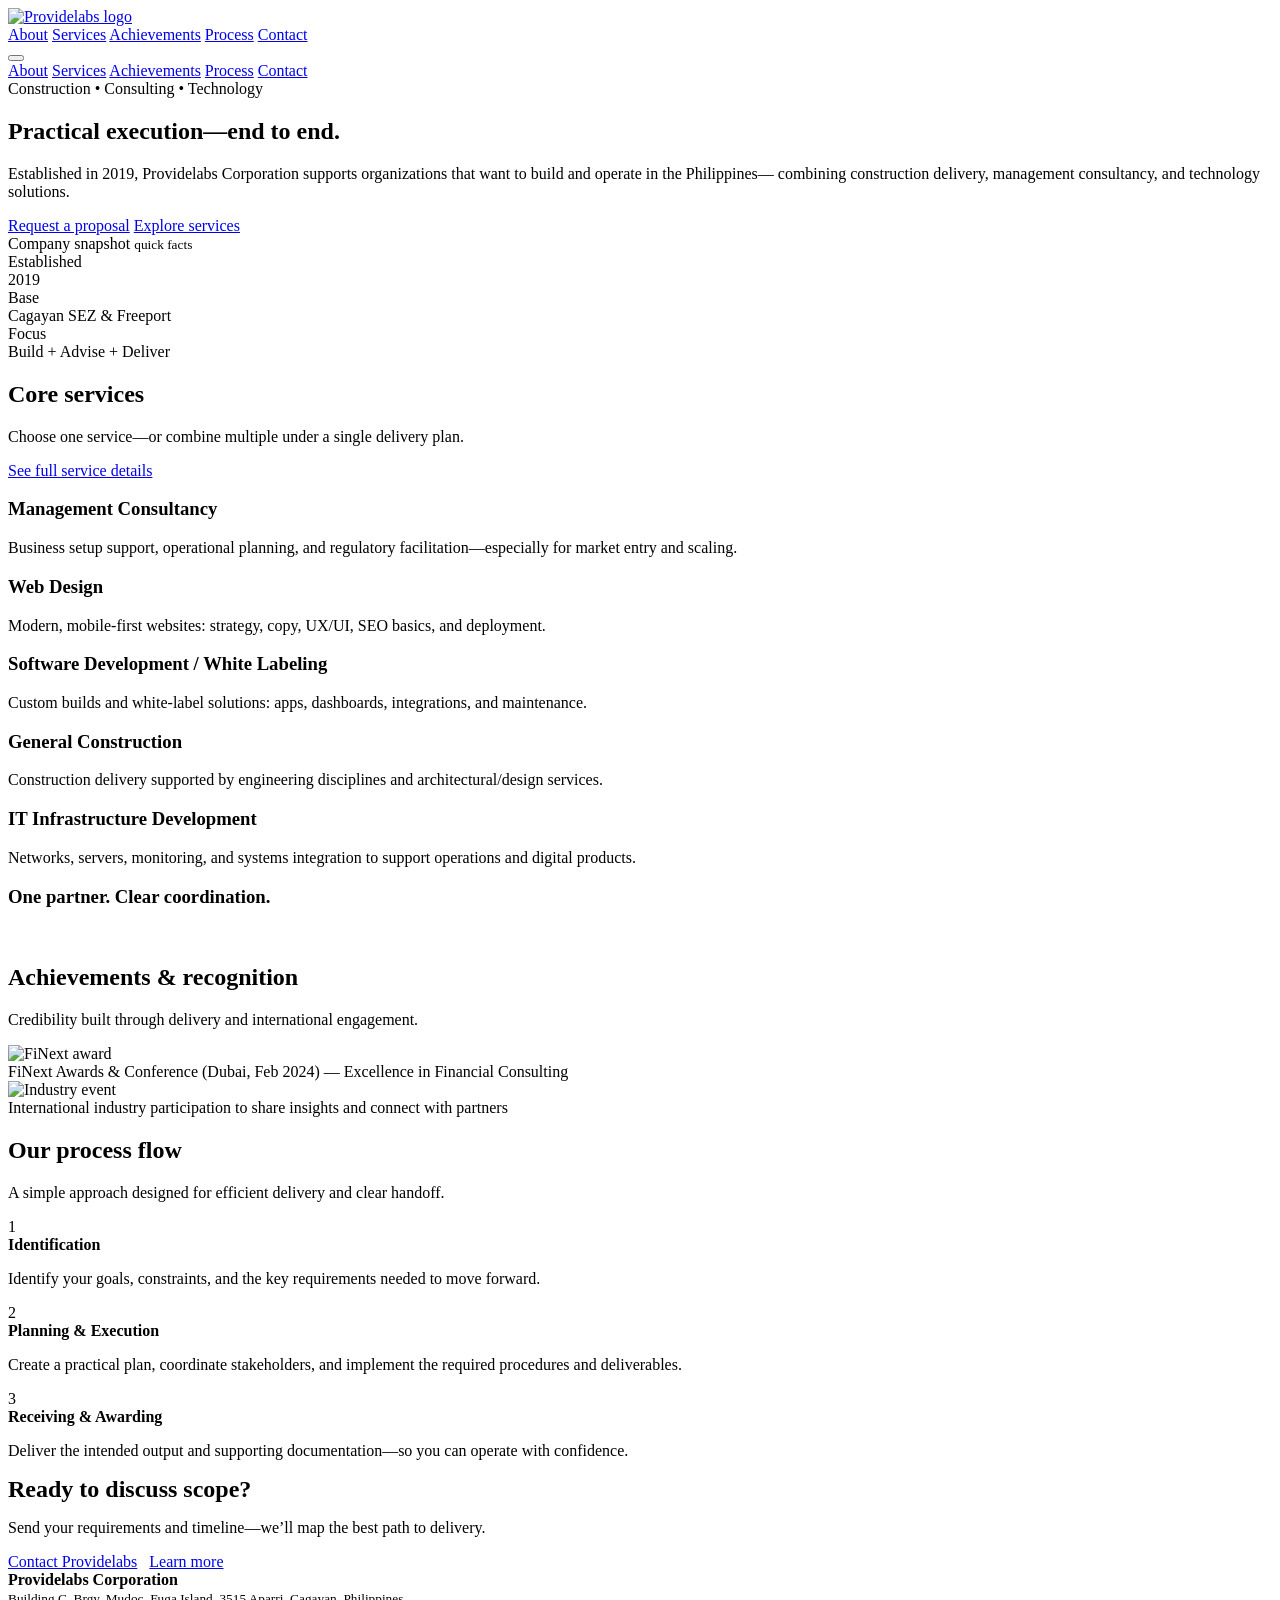
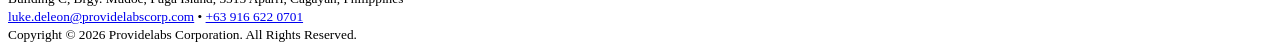
==== index.html @ 334c1f0f "Add files via upload" ====
<!doctype html>
<html lang="en">
<head>
  <meta charset="utf-8" />
  <meta name="viewport" content="width=device-width, initial-scale=1" />
  <title>Providelabs Corporation | Construction, Consulting & Technology</title>
  <meta name="description" content="Providelabs Corporation delivers management consultancy, web design, software development, general construction, and IT infrastructure development." />
  <link rel="stylesheet" href="assets/css/style.css" />
</head>
<body>
  <div class="topbar"></div>

  <header class="header">
    <div class="container">
      <nav class="nav">
        <a class="brand" href="index.html" aria-label="Providelabs home">
          <img src="assets/images/header.png" alt="Providelabs logo" />
        </a>

        <div class="nav-links" aria-label="Primary">
          <a href="about.html">About</a>
          <a href="services.html">Services</a>
          <a href="#achievements">Achievements</a>
          <a href="#process">Process</a>
          <a href="contact.html" class="btn btn-primary">Contact</a>
        </div>

        <button class="hamburger" data-hamburger aria-label="Open menu" aria-expanded="false">
          <span></span><span></span><span></span>
        </button>
      </nav>

      <div class="mobile-menu" data-mobile-menu>
        <a href="about.html">About</a>
        <a href="services.html">Services</a>
        <a href="#achievements">Achievements</a>
        <a href="#process">Process</a>
        <a href="contact.html">Contact</a>
      </div>
    </div>
  </header>

  <main>
    <section class="hero">
      <div class="container">
        <div class="hero-grid">
          <div>
            <div class="kicker"><span class="kicker-dot"></span> Construction • Consulting • Technology</div>
            <h1>Practical execution—end to end.</h1>
            <p>
              Established in 2019, Providelabs Corporation supports organizations that want to build and operate in the Philippines—
              combining construction delivery, management consultancy, and technology solutions.
            </p>
            <div class="hero-actions">
              <a class="btn btn-primary" href="contact.html">Request a proposal</a>
              <a class="btn btn-outline" href="services.html">Explore services</a>
            </div>
          </div>

          <div class="hero-card">
            <div class="badge">Company snapshot <small>quick facts</small></div>
            <div class="meta">
              <div class="meta-item">
                <div class="label">Established</div>
                <div class="value">2019</div>
              </div>
              <div class="meta-item">
                <div class="label">Base</div>
                <div class="value">Cagayan SEZ & Freeport</div>
              </div>
              <div class="meta-item">
                <div class="label">Focus</div>
                <div class="value">Build + Advise + Deliver</div>
              </div>
            </div>
          </div>
        </div>
      </div>
    </section>

    <section class="section" id="services">
      <div class="container">
        <div class="section-head">
          <div>
            <h2>Core services</h2>
            <p>Choose one service—or combine multiple under a single delivery plan.</p>
          </div>
          <a class="btn btn-outline" href="services.html">See full service details</a>
        </div>

        <div class="grid grid-3">
          <div class="card">
            <div class="accent"></div>
            <h3>Management Consultancy</h3>
            <p>Business setup support, operational planning, and regulatory facilitation—especially for market entry and scaling.</p>
          </div>
          <div class="card">
            <div class="accent"></div>
            <h3>Web Design</h3>
            <p>Modern, mobile-first websites: strategy, copy, UX/UI, SEO basics, and deployment.</p>
          </div>
          <div class="card">
            <div class="accent"></div>
            <h3>Software Development / White Labeling</h3>
            <p>Custom builds and white-label solutions: apps, dashboards, integrations, and maintenance.</p>
          </div>
          <div class="card">
            <div class="accent"></div>
            <h3>General Construction</h3>
            <p>Construction delivery supported by engineering disciplines and architectural/design services.</p>
          </div>
          <div class="card">
            <div class="accent"></div>
            <h3>IT Infrastructure Development</h3>
            <p>Networks, servers, monitoring, and systems integration to support operations and digital products.</p>
          </div>
          <div class="card" style="background:var(--navy);color:var(--white)">
            <div class="accent" style="background:var(--teal)"></div>
            <h3 style="color:var(--white)">One partner. Clear coordination.</h3>
            <p style="color:rgba(255,255,255,.85)">We align scope, timeline, and stakeholders—then deliver with discipline.</p>
          </div>
        </div>
      </div>
    </section>

    <section class="section achievements" id="achievements">
      <div class="container">
        <div class="section-head">
          <div>
            <h2>Achievements & recognition</h2>
            <p>Credibility built through delivery and international engagement.</p>
          </div>
        </div>

        <div class="media-row">
          <div class="media">
            <img src="assets/images/finext.jpg" alt="FiNext award" />
            <div class="cap">FiNext Awards & Conference (Dubai, Feb 2024) — Excellence in Financial Consulting</div>
          </div>
          <div class="media">
            <img src="assets/images/sigma2.jpg" alt="Industry event" />
            <div class="cap">International industry participation to share insights and connect with partners</div>
          </div>
        </div>
      </div>
    </section>

    <section class="section" id="process">
      <div class="container">
        <div class="section-head">
          <div>
            <h2>Our process flow</h2>
            <p>A simple approach designed for efficient delivery and clear handoff.</p>
          </div>
        </div>

        <div class="steps">
          <div class="step">
            <div class="step-top"><div class="step-num">1</div><strong>Identification</strong></div>
            <p>Identify your goals, constraints, and the key requirements needed to move forward.</p>
          </div>
          <div class="step">
            <div class="step-top"><div class="step-num">2</div><strong>Planning & Execution</strong></div>
            <p>Create a practical plan, coordinate stakeholders, and implement the required procedures and deliverables.</p>
          </div>
          <div class="step">
            <div class="step-top"><div class="step-num">3</div><strong>Receiving & Awarding</strong></div>
            <p>Deliver the intended output and supporting documentation—so you can operate with confidence.</p>
          </div>
        </div>
      </div>
    </section>

    <section class="section">
      <div class="container">
        <div class="cta">
          <div>
            <h2 style="margin:0">Ready to discuss scope?</h2>
            <p>Send your requirements and timeline—we’ll map the best path to delivery.</p>
          </div>
          <div style="display:flex;gap:12px;flex-wrap:wrap">
            <a class="btn btn-primary" href="contact.html">Contact Providelabs</a>
            <a class="btn btn-outline" href="about.html">Learn more</a>
          </div>
        </div>
      </div>
    </section>
  </main>

  <footer class="footer">
    <div class="container">
      <div class="footer-grid">
        <div>
          <strong>Providelabs Corporation</strong><br />
          <small>Building C, Brgy. Mudoc, Fuga Island, 3515 Aparri, Cagayan, Philippines</small>
        </div>
        <div>
          <small>
            <a href="mailto:luke.deleon@providelabscorp.com">luke.deleon@providelabscorp.com</a> •
            <a href="tel:+639166220701">+63 916 622 0701</a>
          </small>
        </div>
        <div>
          <small>Copyright © <span id="year"></span> Providelabs Corporation. All Rights Reserved.</small>
        </div>
      </div>
    </div>
  </footer>

  <script src="assets/js/main.js"></script>
  <script>
    document.getElementById('year').textContent = new Date().getFullYear();
  </script>
</body>
</html>
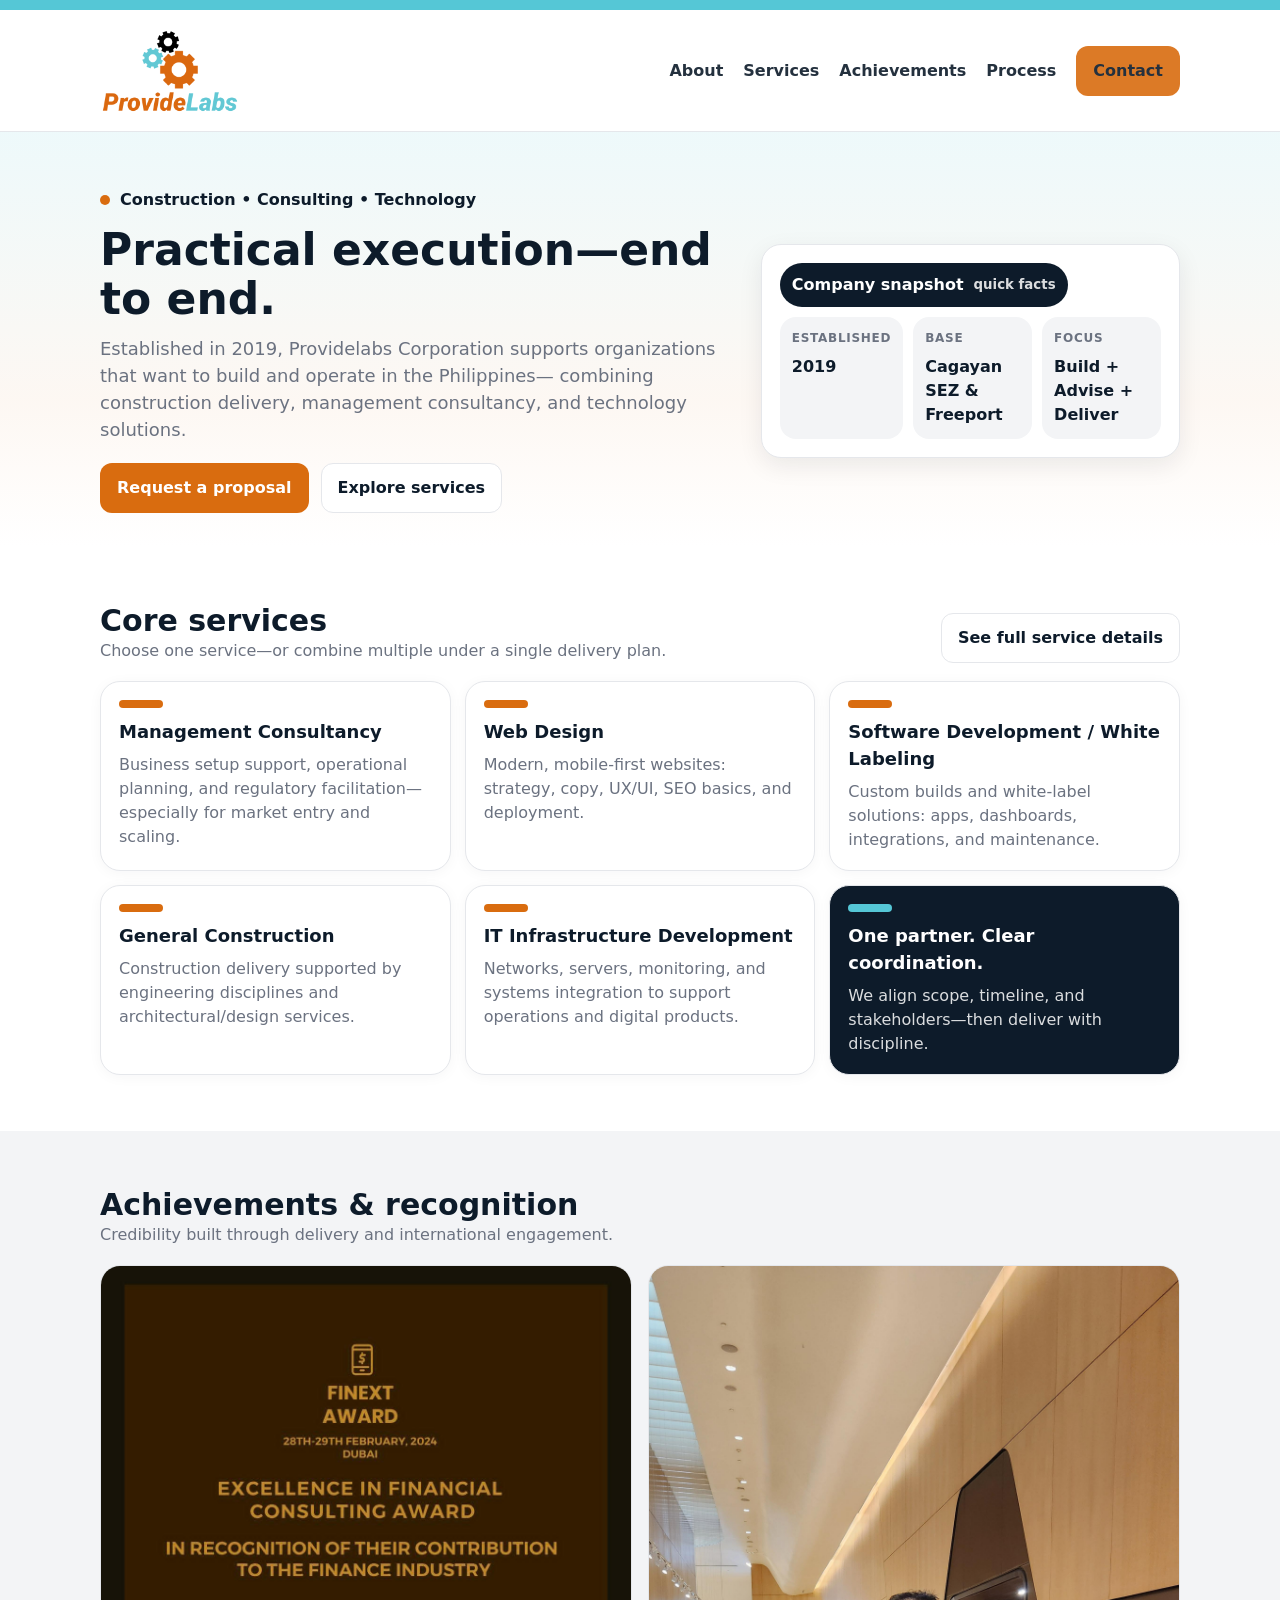
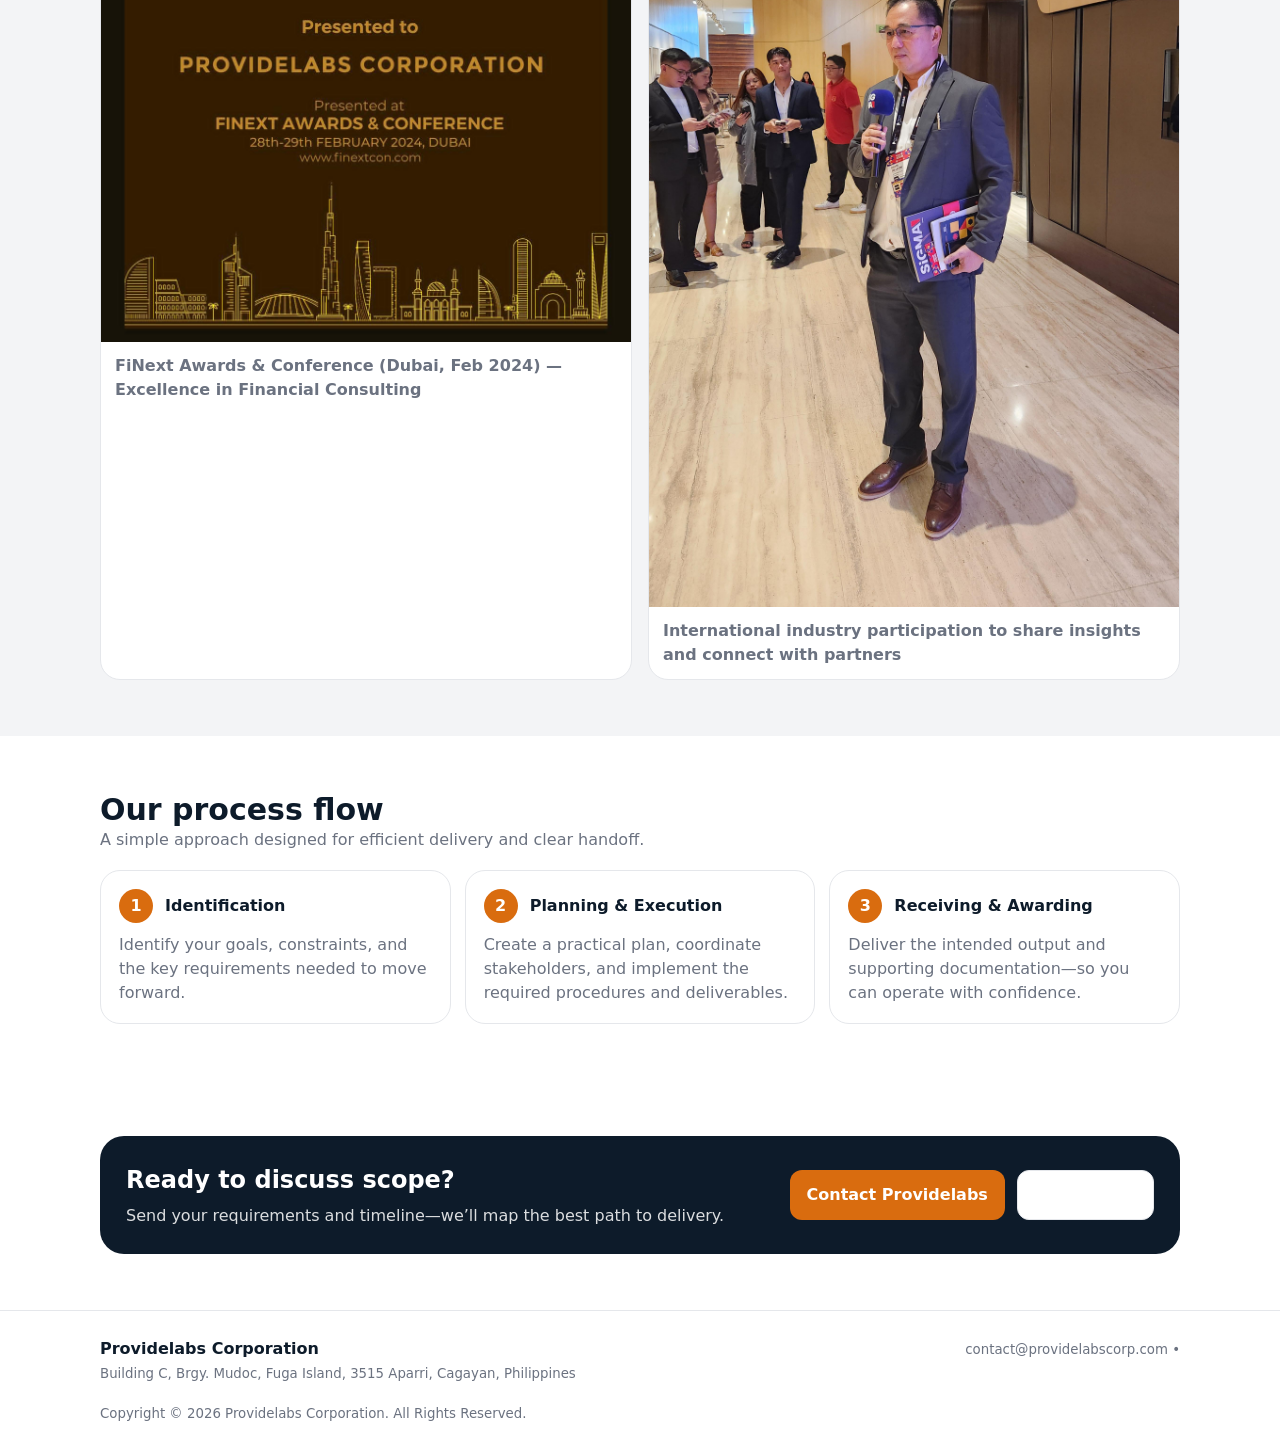
==== commit 5e97670c: "Update index.html" ====
--- a/index.html
+++ b/index.html
@@ -196,8 +196,7 @@
         </div>
         <div>
           <small>
-            <a href="mailto:luke.deleon@providelabscorp.com">luke.deleon@providelabscorp.com</a> •
-            <a href="tel:+639166220701">+63 916 622 0701</a>
+            <a href="mailto:contact@providelabscorp.com">contact@providelabscorp.com</a> •
           </small>
         </div>
         <div>
--- a/assets/css/style.css
+++ b/assets/css/style.css
@@ -0,0 +1,186 @@
+:root{
+  --navy:#0D1B2A;
+  --orange:#D96C0F;
+  --teal:#55C7D6;
+  --gray:#6B7280;
+  --light:#F3F4F6;
+  --border:#E5E7EB;
+  --white:#FFFFFF;
+  --shadow:0 8px 24px rgba(13,27,42,.08);
+}
+
+*{box-sizing:border-box}
+html{scroll-behavior:smooth}
+body{
+  margin:0;
+  font-family:system-ui,-apple-system,Segoe UI,Roboto,Helvetica,Arial,sans-serif;
+  color:var(--navy);
+  line-height:1.5;
+  background:var(--white);
+}
+img{max-width:100%;height:auto;display:block}
+a{color:inherit;text-decoration:none}
+
+.container{max-width:1120px;margin:0 auto;padding:0 20px}
+
+/* Top accent bar */
+.topbar{height:10px;background:var(--teal)}
+
+/* Header / Nav */
+.header{
+  position:sticky; top:0; z-index:50;
+  background:rgba(255,255,255,.92);
+  backdrop-filter: blur(8px);
+  border-bottom:1px solid var(--border);
+}
+.nav{
+  display:flex; align-items:center; justify-content:space-between;
+  padding:14px 0;
+}
+.brand{display:flex; align-items:center; gap:12px}
+.brand img{width:140px; height:auto}
+
+.nav-links{display:flex; align-items:center; gap:20px}
+.nav-links a{font-weight:600; color:var(--navy); opacity:.9}
+.nav-links a:hover{opacity:1}
+
+.btn{
+  display:inline-flex; align-items:center; justify-content:center;
+  padding:12px 16px;
+  border-radius:12px;
+  font-weight:700;
+  border:1px solid transparent;
+}
+.btn-primary{background:var(--orange); color:var(--white)}
+.btn-primary:hover{filter:brightness(.98)}
+.btn-outline{border-color:var(--border); background:var(--white)}
+.btn-outline:hover{background:var(--light)}
+
+.hamburger{
+  display:none;
+  width:44px;height:44px;
+  border:1px solid var(--border);
+  border-radius:12px;
+  background:var(--white);
+}
+.hamburger span{display:block;height:2px;background:var(--navy);margin:7px 10px;opacity:.9}
+
+.mobile-menu{
+  display:none;
+  padding:10px 0 18px;
+}
+.mobile-menu a{display:block;padding:10px 0;border-top:1px solid var(--border);font-weight:700}
+
+/* Hero */
+.hero{
+  padding:56px 0 34px;
+  background:linear-gradient(180deg, rgba(85,199,214,.10), rgba(217,108,15,.05) 65%, rgba(255,255,255,1));
+}
+.hero-grid{display:grid;grid-template-columns:1.2fr .8fr;gap:32px;align-items:center}
+.kicker{display:inline-flex;gap:10px;align-items:center;font-weight:800;color:var(--navy)}
+.kicker-dot{width:10px;height:10px;border-radius:999px;background:var(--orange)}
+
+.hero h1{font-size:44px;line-height:1.1;margin:14px 0 12px}
+.hero p{font-size:18px;color:var(--gray);margin:0 0 20px}
+.hero-actions{display:flex;gap:12px;flex-wrap:wrap}
+
+.hero-card{
+  background:var(--white);
+  border:1px solid var(--border);
+  border-radius:20px;
+  box-shadow:var(--shadow);
+  padding:18px;
+}
+.hero-card .meta{display:grid;grid-template-columns:repeat(3,1fr);gap:10px;margin-top:10px}
+.meta-item{background:var(--light);border-radius:16px;padding:12px}
+.meta-item .label{font-size:12px;color:var(--gray);font-weight:800;letter-spacing:.06em;text-transform:uppercase}
+.meta-item .value{margin-top:8px;font-size:16px;font-weight:800;color:var(--navy)}
+
+/* Sections */
+.section{padding:56px 0}
+.section-head{display:flex;justify-content:space-between;gap:20px;align-items:flex-end;margin-bottom:18px}
+.section-head h2{font-size:30px;line-height:1.2;margin:0}
+.section-head p{margin:0;color:var(--gray);max-width:580px}
+
+.grid{display:grid;gap:14px}
+.grid-2{grid-template-columns:repeat(2,1fr)}
+.grid-3{grid-template-columns:repeat(3,1fr)}
+
+.card{
+  border:1px solid var(--border);
+  border-radius:20px;
+  padding:18px;
+  background:var(--white);
+  box-shadow:0 2px 14px rgba(13,27,42,.04);
+}
+.card .accent{width:44px;height:8px;border-radius:999px;background:var(--orange);margin-bottom:10px}
+.card h3{margin:0 0 8px;font-size:18px}
+.card p{margin:0;color:var(--gray)}
+
+.badge{
+  display:inline-flex;align-items:center;gap:10px;
+  padding:10px 12px;
+  background:var(--navy);
+  color:var(--white);
+  border-radius:999px;
+  font-weight:800;
+}
+.badge small{opacity:.85;font-weight:700}
+
+/* Achievements */
+.achievements{background:var(--light)}
+.media-row{display:grid;grid-template-columns:1fr 1fr;gap:16px}
+.media{
+  border:1px solid var(--border);
+  border-radius:20px;
+  overflow:hidden;
+  background:var(--white);
+}
+.media .cap{padding:12px 14px;color:var(--gray);font-weight:700}
+
+/* Process */
+.steps{display:grid;grid-template-columns:repeat(3,1fr);gap:14px}
+.step{
+  background:var(--white);
+  border:1px solid var(--border);
+  border-radius:20px;
+  padding:18px;
+}
+.step-top{display:flex;align-items:center;gap:12px;margin-bottom:10px}
+.step-num{width:34px;height:34px;border-radius:999px;background:var(--orange);color:var(--white);display:flex;align-items:center;justify-content:center;font-weight:900}
+.step p{margin:0;color:var(--gray)}
+
+/* CTA */
+.cta{
+  background:var(--navy);
+  color:var(--white);
+  border-radius:24px;
+  padding:26px;
+  display:flex;
+  gap:18px;
+  align-items:center;
+  justify-content:space-between;
+}
+.cta p{margin:6px 0 0;color:rgba(255,255,255,.85)}
+
+/* Footer */
+.footer{padding:26px 0;border-top:1px solid var(--border);background:var(--white)}
+.footer-grid{display:flex;justify-content:space-between;gap:16px;flex-wrap:wrap}
+.footer small{color:var(--gray)}
+
+/* Responsive */
+@media (max-width: 900px){
+  .hero-grid{grid-template-columns:1fr}
+  .grid-2{grid-template-columns:1fr}
+  .grid-3{grid-template-columns:1fr}
+  .steps{grid-template-columns:1fr}
+  .media-row{grid-template-columns:1fr}
+}
+
+@media (max-width: 760px){
+  .nav-links{display:none}
+  .hamburger{display:block}
+  .mobile-menu.open{display:block}
+  .hero h1{font-size:36px}
+  .cta{flex-direction:column;align-items:flex-start}
+}
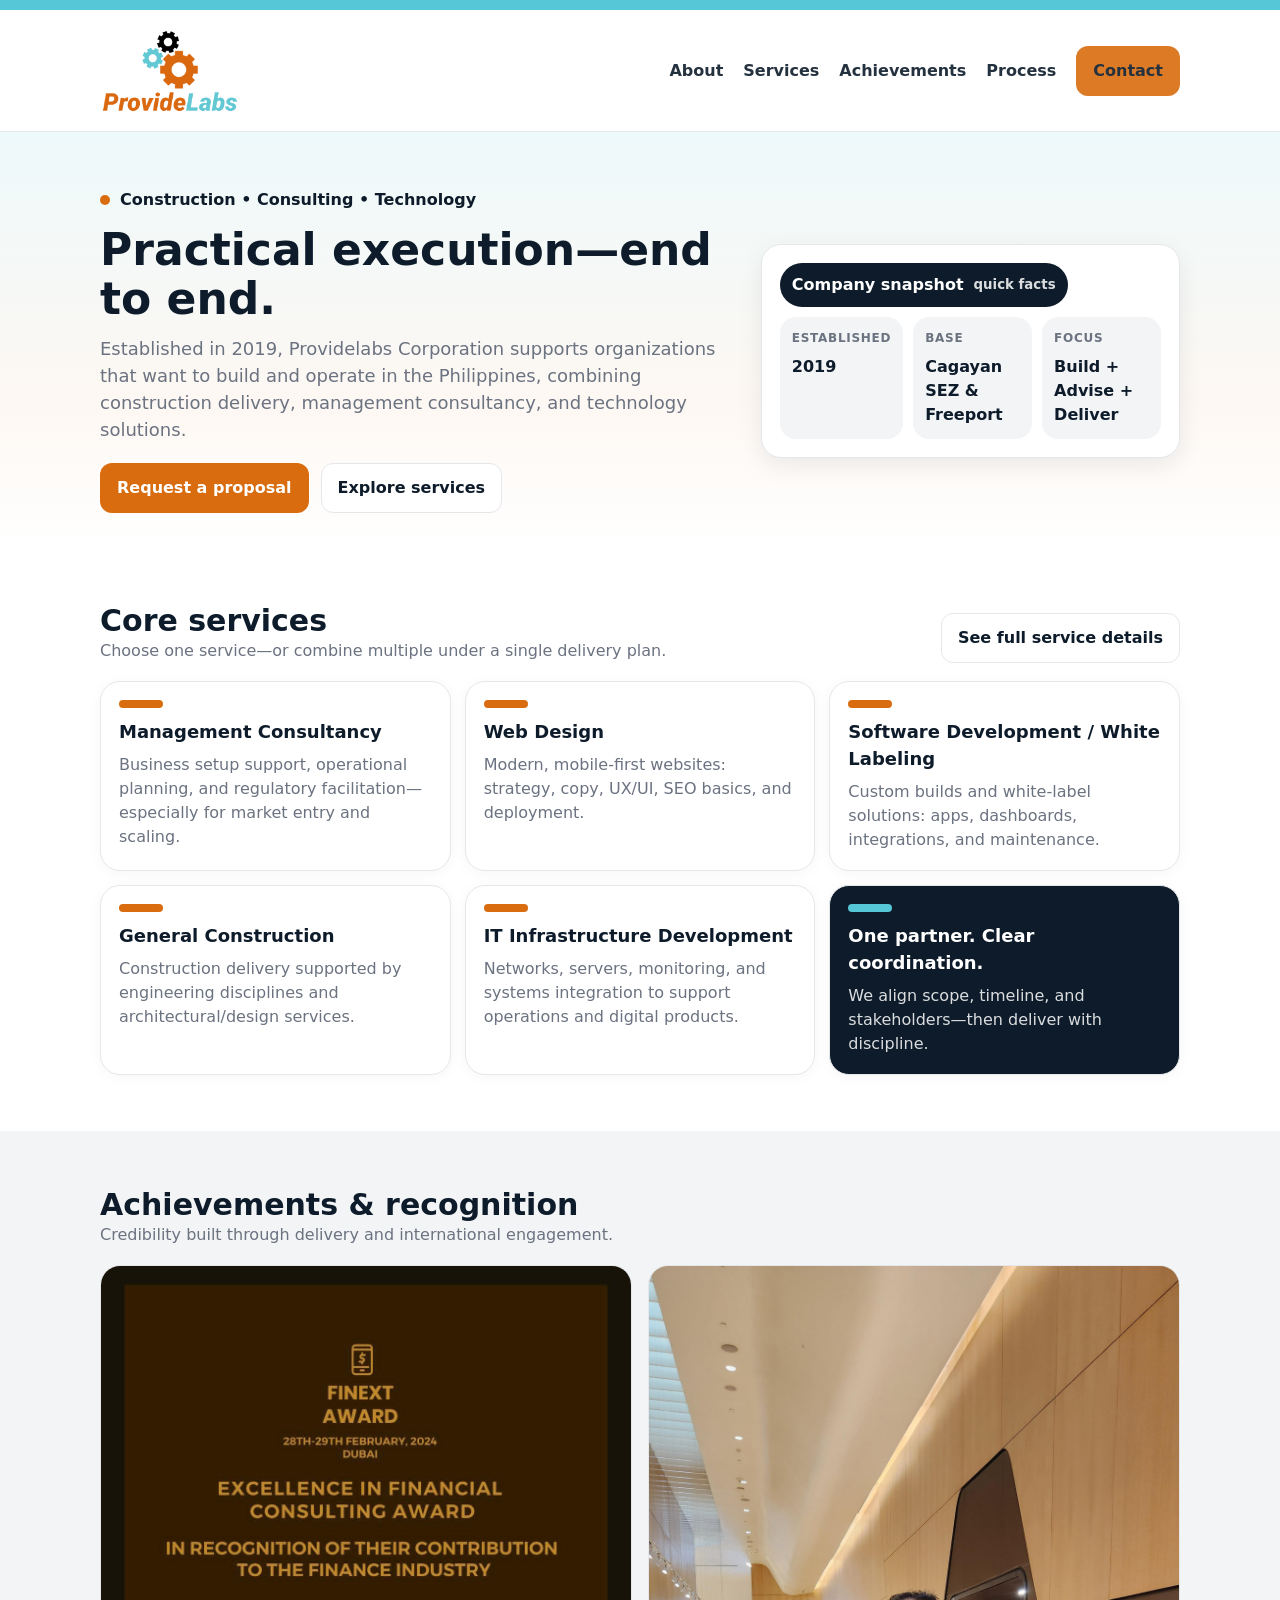
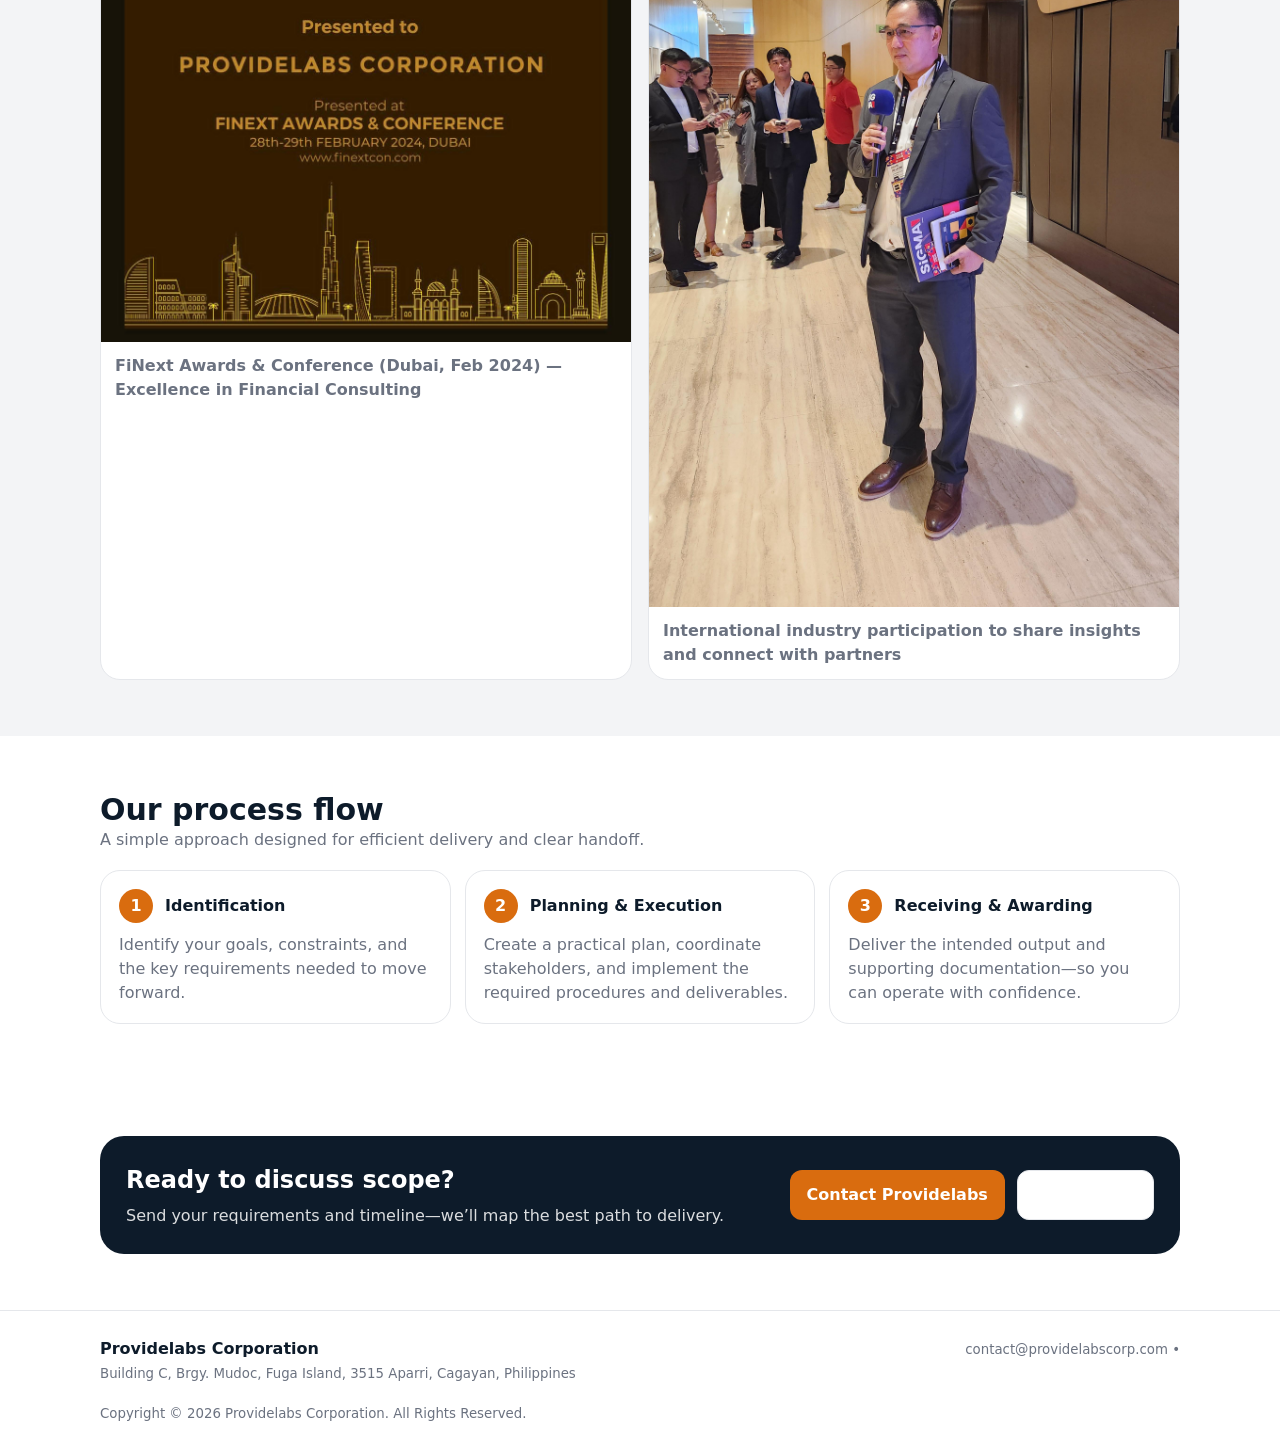
==== commit a9e70442: "Update index.html" ====
--- a/index.html
+++ b/index.html
@@ -48,7 +48,7 @@
             <div class="kicker"><span class="kicker-dot"></span> Construction • Consulting • Technology</div>
             <h1>Practical execution—end to end.</h1>
             <p>
-              Established in 2019, Providelabs Corporation supports organizations that want to build and operate in the Philippines—
+              Established in 2019, Providelabs Corporation supports organizations that want to build and operate in the Philippines,
               combining construction delivery, management consultancy, and technology solutions.
             </p>
             <div class="hero-actions">
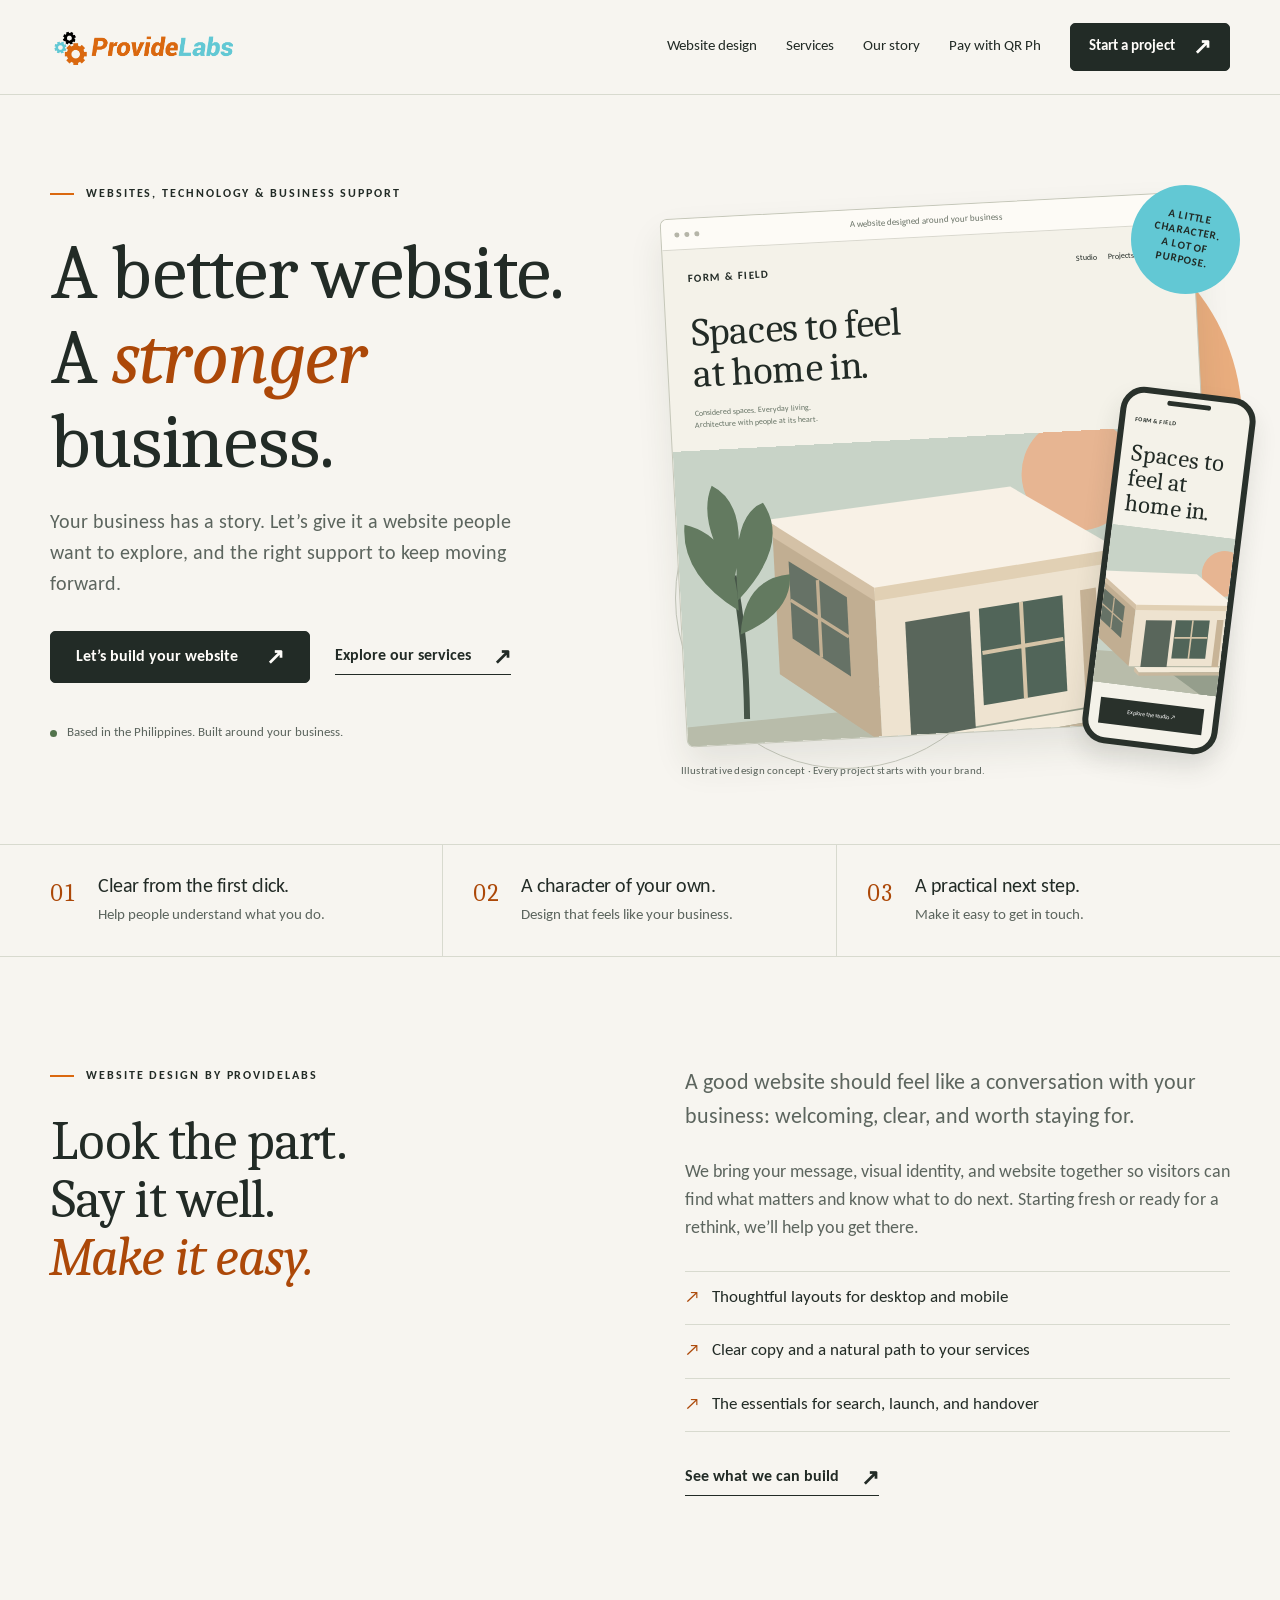
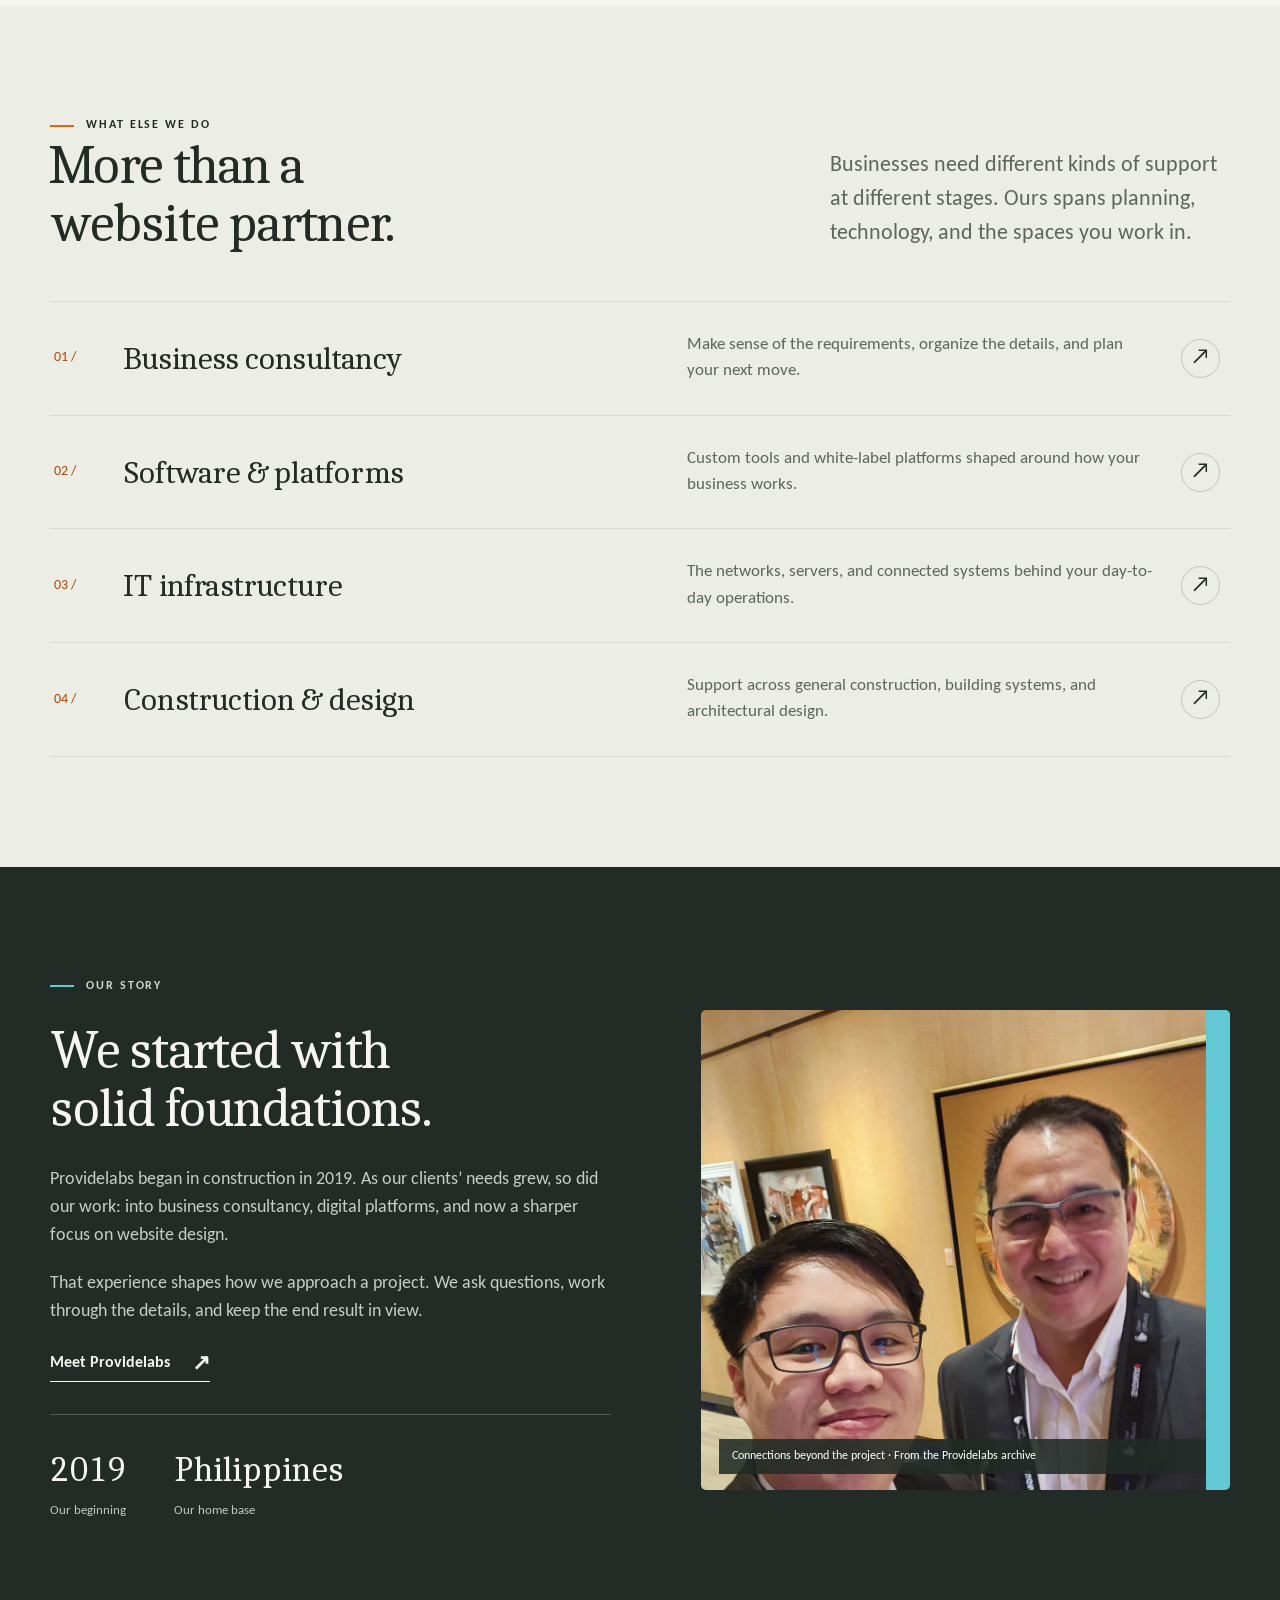
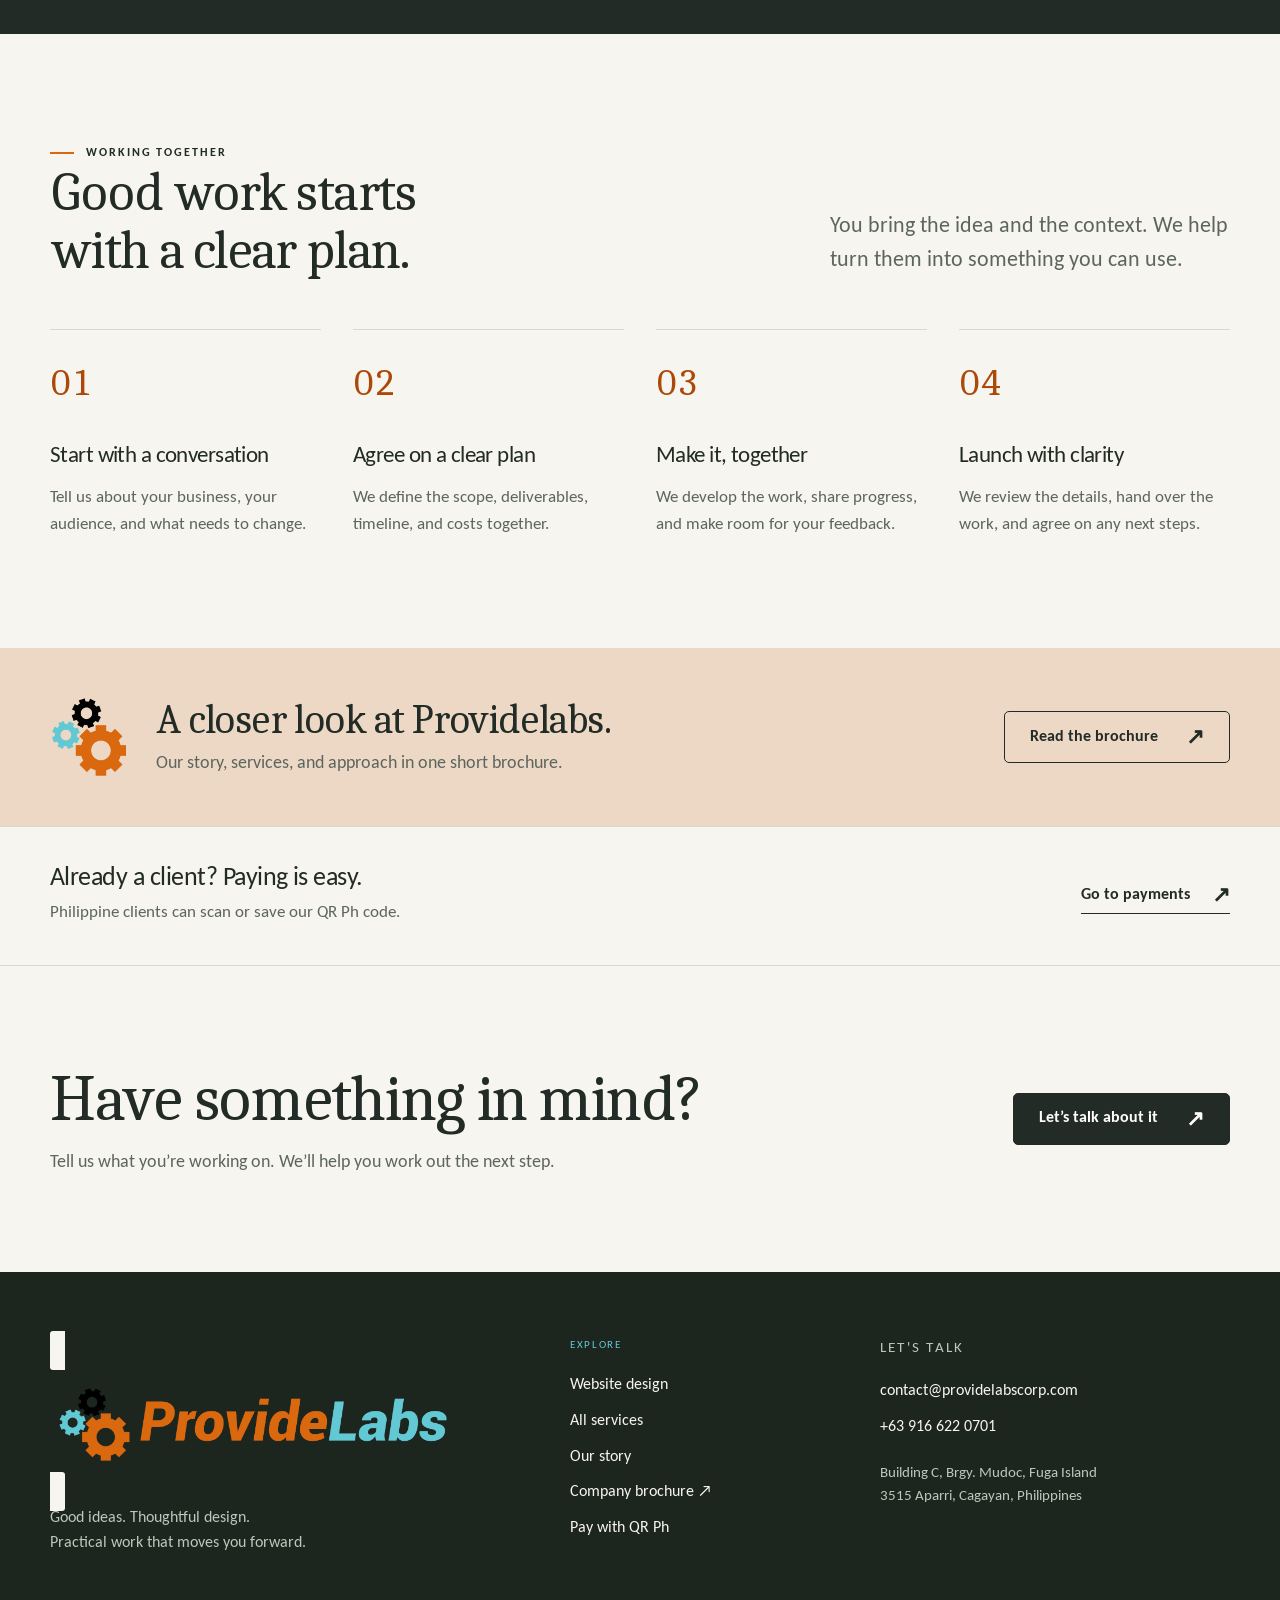
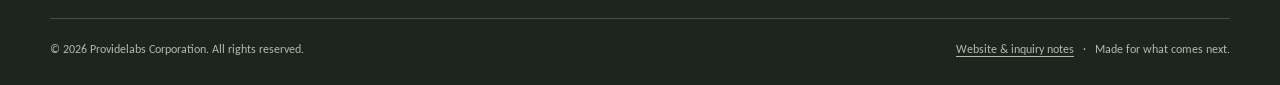
==== commit fb9ca259: "Add files via upload" ====
--- a/index.html
+++ b/index.html
@@ -1,214 +1,31 @@
 <!doctype html>
-<html lang="en">
-<head>
-  <meta charset="utf-8" />
-  <meta name="viewport" content="width=device-width, initial-scale=1" />
-  <title>Providelabs Corporation | Construction, Consulting & Technology</title>
-  <meta name="description" content="Providelabs Corporation delivers management consultancy, web design, software development, general construction, and IT infrastructure development." />
-  <link rel="stylesheet" href="assets/css/style.css" />
-</head>
-<body>
-  <div class="topbar"></div>
-
-  <header class="header">
-    <div class="container">
-      <nav class="nav">
-        <a class="brand" href="index.html" aria-label="Providelabs home">
-          <img src="assets/images/header.png" alt="Providelabs logo" />
-        </a>
-
-        <div class="nav-links" aria-label="Primary">
-          <a href="about.html">About</a>
-          <a href="services.html">Services</a>
-          <a href="#achievements">Achievements</a>
-          <a href="#process">Process</a>
-          <a href="contact.html" class="btn btn-primary">Contact</a>
-        </div>
-
-        <button class="hamburger" data-hamburger aria-label="Open menu" aria-expanded="false">
-          <span></span><span></span><span></span>
-        </button>
-      </nav>
-
-      <div class="mobile-menu" data-mobile-menu>
-        <a href="about.html">About</a>
-        <a href="services.html">Services</a>
-        <a href="#achievements">Achievements</a>
-        <a href="#process">Process</a>
-        <a href="contact.html">Contact</a>
-      </div>
-    </div>
-  </header>
-
-  <main>
-    <section class="hero">
-      <div class="container">
-        <div class="hero-grid">
-          <div>
-            <div class="kicker"><span class="kicker-dot"></span> Construction • Consulting • Technology</div>
-            <h1>Practical execution—end to end.</h1>
-            <p>
-              Established in 2019, Providelabs Corporation supports organizations that want to build and operate in the Philippines,
-              combining construction delivery, management consultancy, and technology solutions.
-            </p>
-            <div class="hero-actions">
-              <a class="btn btn-primary" href="contact.html">Request a proposal</a>
-              <a class="btn btn-outline" href="services.html">Explore services</a>
-            </div>
-          </div>
-
-          <div class="hero-card">
-            <div class="badge">Company snapshot <small>quick facts</small></div>
-            <div class="meta">
-              <div class="meta-item">
-                <div class="label">Established</div>
-                <div class="value">2019</div>
-              </div>
-              <div class="meta-item">
-                <div class="label">Base</div>
-                <div class="value">Cagayan SEZ & Freeport</div>
-              </div>
-              <div class="meta-item">
-                <div class="label">Focus</div>
-                <div class="value">Build + Advise + Deliver</div>
-              </div>
-            </div>
-          </div>
-        </div>
-      </div>
-    </section>
-
-    <section class="section" id="services">
-      <div class="container">
-        <div class="section-head">
-          <div>
-            <h2>Core services</h2>
-            <p>Choose one service—or combine multiple under a single delivery plan.</p>
-          </div>
-          <a class="btn btn-outline" href="services.html">See full service details</a>
-        </div>
-
-        <div class="grid grid-3">
-          <div class="card">
-            <div class="accent"></div>
-            <h3>Management Consultancy</h3>
-            <p>Business setup support, operational planning, and regulatory facilitation—especially for market entry and scaling.</p>
-          </div>
-          <div class="card">
-            <div class="accent"></div>
-            <h3>Web Design</h3>
-            <p>Modern, mobile-first websites: strategy, copy, UX/UI, SEO basics, and deployment.</p>
-          </div>
-          <div class="card">
-            <div class="accent"></div>
-            <h3>Software Development / White Labeling</h3>
-            <p>Custom builds and white-label solutions: apps, dashboards, integrations, and maintenance.</p>
-          </div>
-          <div class="card">
-            <div class="accent"></div>
-            <h3>General Construction</h3>
-            <p>Construction delivery supported by engineering disciplines and architectural/design services.</p>
-          </div>
-          <div class="card">
-            <div class="accent"></div>
-            <h3>IT Infrastructure Development</h3>
-            <p>Networks, servers, monitoring, and systems integration to support operations and digital products.</p>
-          </div>
-          <div class="card" style="background:var(--navy);color:var(--white)">
-            <div class="accent" style="background:var(--teal)"></div>
-            <h3 style="color:var(--white)">One partner. Clear coordination.</h3>
-            <p style="color:rgba(255,255,255,.85)">We align scope, timeline, and stakeholders—then deliver with discipline.</p>
-          </div>
-        </div>
-      </div>
-    </section>
-
-    <section class="section achievements" id="achievements">
-      <div class="container">
-        <div class="section-head">
-          <div>
-            <h2>Achievements & recognition</h2>
-            <p>Credibility built through delivery and international engagement.</p>
-          </div>
-        </div>
-
-        <div class="media-row">
-          <div class="media">
-            <img src="assets/images/finext.jpg" alt="FiNext award" />
-            <div class="cap">FiNext Awards & Conference (Dubai, Feb 2024) — Excellence in Financial Consulting</div>
-          </div>
-          <div class="media">
-            <img src="assets/images/sigma2.jpg" alt="Industry event" />
-            <div class="cap">International industry participation to share insights and connect with partners</div>
-          </div>
-        </div>
-      </div>
-    </section>
-
-    <section class="section" id="process">
-      <div class="container">
-        <div class="section-head">
-          <div>
-            <h2>Our process flow</h2>
-            <p>A simple approach designed for efficient delivery and clear handoff.</p>
-          </div>
-        </div>
-
-        <div class="steps">
-          <div class="step">
-            <div class="step-top"><div class="step-num">1</div><strong>Identification</strong></div>
-            <p>Identify your goals, constraints, and the key requirements needed to move forward.</p>
-          </div>
-          <div class="step">
-            <div class="step-top"><div class="step-num">2</div><strong>Planning & Execution</strong></div>
-            <p>Create a practical plan, coordinate stakeholders, and implement the required procedures and deliverables.</p>
-          </div>
-          <div class="step">
-            <div class="step-top"><div class="step-num">3</div><strong>Receiving & Awarding</strong></div>
-            <p>Deliver the intended output and supporting documentation—so you can operate with confidence.</p>
-          </div>
-        </div>
-      </div>
-    </section>
-
-    <section class="section">
-      <div class="container">
-        <div class="cta">
-          <div>
-            <h2 style="margin:0">Ready to discuss scope?</h2>
-            <p>Send your requirements and timeline—we’ll map the best path to delivery.</p>
-          </div>
-          <div style="display:flex;gap:12px;flex-wrap:wrap">
-            <a class="btn btn-primary" href="contact.html">Contact Providelabs</a>
-            <a class="btn btn-outline" href="about.html">Learn more</a>
-          </div>
-        </div>
-      </div>
-    </section>
-  </main>
-
-  <footer class="footer">
-    <div class="container">
-      <div class="footer-grid">
-        <div>
-          <strong>Providelabs Corporation</strong><br />
-          <small>Building C, Brgy. Mudoc, Fuga Island, 3515 Aparri, Cagayan, Philippines</small>
-        </div>
-        <div>
-          <small>
-            <a href="mailto:contact@providelabscorp.com">contact@providelabscorp.com</a> •
-          </small>
-        </div>
-        <div>
-          <small>Copyright © <span id="year"></span> Providelabs Corporation. All Rights Reserved.</small>
-        </div>
-      </div>
-    </div>
-  </footer>
-
-  <script src="assets/js/main.js"></script>
-  <script>
-    document.getElementById('year').textContent = new Date().getFullYear();
-  </script>
-</body>
-</html>
+<html lang="en"><head><meta charset="utf-8"><meta name="viewport" content="width=device-width, initial-scale=1">
+<title>Providelabs | Website Design, Technology &amp; Business Support</title><meta name="description" content="Thoughtful websites. Practical business support. Providelabs brings website design, consultancy, software, IT, and construction together in the Philippines."><meta name="theme-color" content="#f7f5f0">
+<link rel="canonical" href="https://www.providelabscorp.com/"><link rel="icon" href="assets/images/providelabs-gears.png" type="image/png">
+<meta property="og:type" content="website"><meta property="og:site_name" content="Providelabs Corporation"><meta property="og:title" content="Providelabs | Website Design, Technology &amp; Business Support"><meta property="og:description" content="Thoughtful websites. Practical business support. Providelabs brings website design, consultancy, software, IT, and construction together in the Philippines."><meta property="og:url" content="https://www.providelabscorp.com/"><meta property="og:image" content="https://www.providelabscorp.com/assets/images/providelabs-logo.png"><meta property="og:image:alt" content="Providelabs Corporation logo"><meta name="twitter:card" content="summary">
+<link rel="preload" href="assets/fonts/Caladea-Regular.woff" as="font" type="font/woff" crossorigin><link rel="preload" href="assets/fonts/Carlito-Regular.woff" as="font" type="font/woff" crossorigin>
+<link rel="stylesheet" href="assets/css/style.css"><script src="assets/js/main.js" defer></script><script type="application/ld+json">{"@context": "https://schema.org", "@type": "Organization", "name": "Providelabs Corporation", "url": "https://www.providelabscorp.com", "logo": "https://www.providelabscorp.com/assets/images/providelabs-logo.png", "email": "contact@providelabscorp.com", "telephone": "+63-916-622-0701", "foundingDate": "2019", "address": {"@type": "PostalAddress", "streetAddress": "Building C, Brgy. Mudoc, Fuga Island", "addressLocality": "Aparri", "addressRegion": "Cagayan", "postalCode": "3515", "addressCountry": "PH"}}</script></head>
+<body><a class="skip-link" href="#main">Skip to content</a>
+<header class="site-header"><div class="container"><nav class="nav" aria-label="Main navigation">
+<a class="brand" href="index.html" aria-label="Providelabs home"><img src="assets/images/providelabs-logo.png" alt="Providelabs" width="1599" height="399" fetchpriority="high"></a>
+<button class="menu-toggle" type="button" data-menu-toggle aria-expanded="false" aria-controls="primary-menu" aria-label="Open navigation menu">Menu<span class="menu-lines" aria-hidden="true"></span></button>
+<div class="nav-links" id="primary-menu" data-menu><a href="website-design.html">Website design</a><a href="services.html">Services</a><a href="about.html">Our story</a><a href="payments.html">Pay with QR Ph</a><a class="button" href="contact.html">Start a project<span class="arrow" aria-hidden="true">↗</span></a></div>
+</nav></div></header><main id="main"><section class="hero"><div class="container hero-grid"><div><p class="eyebrow">Websites, technology &amp; business support</p><h1>A better website.<br>A <em>stronger</em><br class="mobile-break"> business.</h1><p class="lead">Your business has a story. Let’s give it a website people want to explore, and the right support to keep moving forward.</p><div class="actions"><a class="button " href="website-design.html">Let’s build your website<span class="arrow" aria-hidden="true">↗</span></a><a class="text-link" href="#services">Explore our services<span class="arrow" aria-hidden="true">↗</span></a></div><p class="hero-footnote"><span class="status-dot" aria-hidden="true"></span>Based in the Philippines. Built around your business.</p></div><div class="hero-art" role="img" aria-label="Illustrative website design concept: an architecture studio website shown on a desktop browser and phone. This is a design study, not client work."><div class="design-stamp" aria-hidden="true">A LITTLE<br>CHARACTER.<br>A LOT OF<br>PURPOSE.</div><div style="width:100%" aria-hidden="true"><div class="browser"><div class="browser-top"><i></i><i></i><i></i><span class="browser-url">A website designed around your business</span></div><div class="concept-body"><div class="concept-nav"><span class="concept-brand">FORM &amp; FIELD</span><span class="concept-menu">Studio Projects Contact</span></div><div class="concept-title">Spaces to feel<br>at home in.</div><p class="concept-sub">Considered spaces. Everyday living.<br>Architecture with people at its heart.</p><img class="concept-image" src="assets/images/architecture-study.svg" alt="" width="800" height="600"></div></div></div><div class="phone" aria-hidden="true"><div class="phone-body"><div class="phone-brand">FORM &amp; FIELD</div><div class="phone-title">Spaces to<br>feel at<br>home in.</div></div><img src="assets/images/architecture-study.svg" alt="" width="800" height="600"><span class="phone-link">Explore the studio ↗</span></div><span class="hero-art-caption" aria-hidden="true">Illustrative design concept · Every project starts with your brand.</span></div></div></section>
+<div class="value-strip"><h2 class="sr-only">Thoughtful website design</h2><div class="container"><div class="value-item"><span class="value-number">01</span><div><h3>Clear from the first click.</h3><p>Help people understand what you do.</p></div></div><div class="value-item"><span class="value-number">02</span><div><h3>A character of your own.</h3><p>Design that feels like your business.</p></div></div><div class="value-item"><span class="value-number">03</span><div><h3>A practical next step.</h3><p>Make it easy to get in touch.</p></div></div></div></div>
+<section class="section"><div class="container"><div class="split"><div><p class="eyebrow">Website design by Providelabs</p><h2>Look the part.<br>Say it well.<br><em class="orange">Make it easy.</em></h2></div><div><p class="lead">A good website should feel like a conversation with your business: welcoming, clear, and worth staying for.</p><p class="muted">We bring your message, visual identity, and website together so visitors can find what matters and know what to do next. Starting fresh or ready for a rethink, we’ll help you get there.</p><ul class="check-list"><li>Thoughtful layouts for desktop and mobile</li><li>Clear copy and a natural path to your services</li><li>The essentials for search, launch, and handover</li></ul><a class="text-link" href="website-design.html">See what we can build<span class="arrow" aria-hidden="true">↗</span></a></div></div></div></section>
+<section class="section tint-section" id="services"><div class="container"><div class="section-heading"><div><p class="eyebrow">What else we do</p><h2>More than a<br>website partner.</h2></div><p class="lead">Businesses need different kinds of support at different stages. Ours spans planning, technology, and the spaces you work in.</p></div><div class="services-list">
+<a class="service-row" href="services.html#consultancy"><span class="service-no">01 /</span><h3>Business consultancy</h3><p>Make sense of the requirements, organize the details, and plan your next move.</p><span class="round-arrow" aria-hidden="true">↗</span></a>
+<a class="service-row" href="services.html#software"><span class="service-no">02 /</span><h3>Software &amp; platforms</h3><p>Custom tools and white-label platforms shaped around how your business works.</p><span class="round-arrow" aria-hidden="true">↗</span></a>
+<a class="service-row" href="services.html#infrastructure"><span class="service-no">03 /</span><h3>IT infrastructure</h3><p>The networks, servers, and connected systems behind your day-to-day operations.</p><span class="round-arrow" aria-hidden="true">↗</span></a>
+<a class="service-row" href="services.html#construction"><span class="service-no">04 /</span><h3>Construction &amp; design</h3><p>Support across general construction, building systems, and architectural design.</p><span class="round-arrow" aria-hidden="true">↗</span></a>
+</div></div></section>
+<section class="section dark-section" id="story"><span class="anchor-target" id="achievements"></span><div class="container story-layout"><div><p class="eyebrow light">Our story</p><h2>We started with<br>solid foundations.</h2><p>Providelabs began in construction in 2019. As our clients’ needs grew, so did our work: into business consultancy, digital platforms, and now a sharper focus on website design.</p><p>That experience shapes how we approach a project. We ask questions, work through the details, and keep the end result in view.</p><a class="text-link" href="about.html">Meet Providelabs<span class="arrow" aria-hidden="true">↗</span></a><div class="story-meta"><div><strong>2019</strong><span>Our beginning</span></div><div><strong>Philippines</strong><span>Our home base</span></div></div></div><div class="story-photo"><img src="assets/images/sigma3.jpg" alt="Providelabs representative with a fellow attendee at an industry event" width="2232" height="3968" loading="lazy"><span class="photo-caption">Connections beyond the project · From the Providelabs archive</span></div></div></section>
+<section class="section" id="process"><div class="container"><div class="section-heading"><div><p class="eyebrow">Working together</p><h2>Good work starts<br>with a clear plan.</h2></div><p class="lead">You bring the idea and the context. We help turn them into something you can use.</p></div><div class="steps-grid"><article class="step"><span class="step-num">01</span><h3>Start with a conversation</h3><p>Tell us about your business, your audience, and what needs to change.</p></article><article class="step"><span class="step-num">02</span><h3>Agree on a clear plan</h3><p>We define the scope, deliverables, timeline, and costs together.</p></article><article class="step"><span class="step-num">03</span><h3>Make it, together</h3><p>We develop the work, share progress, and make room for your feedback.</p></article><article class="step"><span class="step-num">04</span><h3>Launch with clarity</h3><p>We review the details, hand over the work, and agree on any next steps.</p></article></div></div></section>
+<section class="brochure-band"><div class="container brochure-inner"><div class="brochure-title"><img class="brochure-icon" src="assets/images/providelabs-gears.png" alt="" width="300" height="300" loading="lazy"><div><h2>A closer look at Providelabs.</h2><p>Our story, services, and approach in one short brochure.</p></div></div><a class="button outline" href="downloads/Providelabs-Company-Brochure.pdf">Read the brochure<span class="arrow" aria-hidden="true">↗</span></a></div></section>
+<section class="payment-strip"><div class="container"><div><h2>Already a client? Paying is easy.</h2><p>Philippine clients can scan or save our QR Ph code.</p></div><a class="text-link" href="payments.html">Go to payments<span class="arrow" aria-hidden="true">↗</span></a></div></section>
+<section class="closing"><div class="container closing-inner"><div><h2>Have something in mind?</h2><p>Tell us what you’re working on. We’ll help you work out the next step.</p></div><a class="button " href="contact.html">Let’s talk about it<span class="arrow" aria-hidden="true">↗</span></a></div></section></main><footer class="site-footer"><div class="container">
+<div class="footer-main"><div class="footer-brand"><a href="index.html" aria-label="Providelabs home" class="footer-logo"><img src="assets/images/providelabs-logo.png" alt="Providelabs" width="1599" height="399" loading="lazy"></a><p class="footer-note">Good ideas. Thoughtful design.<br>Practical work that moves you forward.</p></div>
+<div><p class="footer-label">Explore</p><div class="footer-links"><a href="website-design.html">Website design</a><a href="services.html">All services</a><a href="about.html">Our story</a><a href="downloads/Providelabs-Company-Brochure.pdf" target="_blank" rel="noopener">Company brochure ↗</a><a href="payments.html">Pay with QR Ph</a></div></div>
+<div class="footer-contact"><p class="footer-label">Let's talk</p><div class="footer-links"><a href="mailto:contact@providelabscorp.com">contact@providelabscorp.com</a><a href="tel:+639166220701">+63 916 622 0701</a></div><p style="margin-top:22px">Building C, Brgy. Mudoc, Fuga Island<br>3515 Aparri, Cagayan, Philippines</p></div></div>
+<div class="footer-bottom"><span>© <span data-year>2026</span> Providelabs Corporation. All rights reserved.</span><span><a href="website-notes.html">Website &amp; inquiry notes</a> &nbsp; · &nbsp; Made for what comes next.</span></div>
+</div></footer></body></html>
--- a/assets/css/style.css
+++ b/assets/css/style.css
@@ -1,186 +1,19 @@
-:root{
-  --navy:#0D1B2A;
-  --orange:#D96C0F;
-  --teal:#55C7D6;
-  --gray:#6B7280;
-  --light:#F3F4F6;
-  --border:#E5E7EB;
-  --white:#FFFFFF;
-  --shadow:0 8px 24px rgba(13,27,42,.08);
-}
+@font-face{font-family:Caladea;src:url('../fonts/Caladea-Regular.woff') format('woff');font-weight:400;font-style:normal;font-display:swap}
+@font-face{font-family:Caladea;src:url('../fonts/Caladea-Italic.woff') format('woff');font-weight:400;font-style:italic;font-display:swap}
+@font-face{font-family:Carlito;src:url('../fonts/Carlito-Regular.woff') format('woff');font-weight:400;font-style:normal;font-display:swap}
+@font-face{font-family:Carlito;src:url('../fonts/Carlito-Bold.woff') format('woff');font-weight:700;font-style:normal;font-display:swap}
+:root{--paper:#f7f5f0;--white:#fffdfa;--ink:#222b26;--muted:#5c655e;--orange:#da680f;--orange-text:#ac4808;--cyan:#62c8d4;--line:#d8dacf;--sage:#e7e9df;--serif:Caladea,Georgia,serif;--sans:Carlito,Arial,sans-serif;--radius:5px}
+*{box-sizing:border-box}html{scroll-behavior:smooth;scroll-padding-top:110px}body{margin:0;background:var(--paper);color:var(--ink);font-family:var(--sans);font-size:18px;line-height:1.55;-webkit-font-smoothing:antialiased}img,svg{display:block;max-width:100%;height:auto}button,input,select,textarea{font:inherit}button,a,input,select,textarea,summary{-webkit-tap-highlight-color:transparent}button{cursor:pointer}a{color:inherit;text-decoration:none}p{margin:0 0 1.1em}h1,h2,h3,h4{font-weight:400;margin:0;line-height:1.08}h1,h2{font-family:var(--serif);letter-spacing:-.035em}h1{font-size:clamp(54px,6.1vw,88px)}h2{font-size:clamp(40px,4.2vw,62px)}h3{font-size:27px;letter-spacing:-.025em}em{font-weight:400}ul,ol{padding-left:1.25em}::selection{color:var(--ink);background:var(--cyan)}:focus-visible{outline:3px solid #086a79;outline-offset:5px}.container{width:min(1240px,calc(100% - 100px));margin-inline:auto}.section{padding-block:110px}.section-tight{padding-block:70px}.eyebrow{font-size:12px;font-weight:700;letter-spacing:.16em;text-transform:uppercase;display:flex;align-items:center;gap:12px;margin-bottom:25px}.eyebrow::before{content:'';display:inline-block;width:24px;height:2px;background:var(--orange)}.eyebrow.light{color:#ced9ce}.eyebrow.light::before{background:var(--cyan)}.lead{font-size:22px;line-height:1.55;color:var(--muted);max-width:610px}.small{font-size:14px}.muted{color:var(--muted)}.orange{color:var(--orange-text)}.serif{font-family:var(--serif)}.kicker{font-size:12px;font-weight:700;letter-spacing:.12em;text-transform:uppercase}.arrow{display:inline-block;font-size:22px;font-family:Arial,sans-serif;line-height:1}.button{display:inline-flex;justify-content:center;align-items:center;gap:28px;min-height:52px;padding:14px 25px;border:1px solid var(--ink);background:var(--ink);color:var(--white);font-size:16px;font-weight:700;line-height:1.3;border-radius:var(--radius);transition:background .2s,transform .2s}.button:hover{background:#39463c;transform:translateY(-2px)}.button.orange-button{background:var(--orange);border-color:var(--orange);color:#1c261e}.button.orange-button:hover{background:#f18a3f;border-color:#f18a3f}.button.outline{background:transparent;color:var(--ink)}.button.outline:hover{background:var(--sage)}.button.light-button{background:var(--paper);border-color:var(--paper);color:var(--ink)}.text-link{display:inline-flex;gap:22px;align-items:center;font-size:16px;font-weight:700;line-height:1.45;border-bottom:1px solid currentColor;padding-block:6px}.text-link:hover{color:var(--orange-text)}.actions{display:flex;align-items:center;gap:25px;flex-wrap:wrap;margin-top:30px}.skip-link{position:absolute;left:18px;top:-80px;background:var(--ink);color:white;padding:12px 20px;z-index:100}.skip-link:focus{top:12px}.site-header{position:sticky;z-index:30;top:0;background:rgba(247,245,240,.97);border-bottom:1px solid var(--line)}.nav{min-height:94px;display:flex;align-items:center;justify-content:space-between;gap:25px}.brand{display:block;flex:0 0 210px}.brand img{width:210px;height:auto}.nav-links{display:flex;align-items:center;gap:29px;font-size:15px}.nav-links>a:not(.button){padding:10px 0;position:relative;white-space:nowrap}.nav-links>a:not(.button)::after{content:'';position:absolute;bottom:5px;left:0;width:0;height:2px;background:var(--orange);transition:width .2s}.nav-links>a:hover::after,.nav-links>a[aria-current=page]::after{width:100%}.nav-links .button{font-size:15px;min-height:44px;padding:12px 18px;gap:18px}.menu-toggle{display:none}.hero{padding:76px 0 72px;overflow:hidden}.hero-grid{display:grid;grid-template-columns:1.02fr 1fr;gap:54px;align-items:center}.hero h1{max-width:640px}.hero h1 em{color:var(--orange-text)}.hero .lead{max-width:490px;font-size:20px;margin-top:27px}.hero-footnote{display:flex;align-items:center;gap:10px;font-size:13px;color:var(--muted);margin-top:40px}.status-dot{width:7px;height:7px;border-radius:50%;background:#52734c;display:inline-block}.hero-art{position:relative;min-height:530px;display:flex;align-items:center;padding:34px 25px 38px 0}.hero-art::before{content:'';position:absolute;background:#e9ad7e;width:420px;height:420px;right:-12px;top:40px;border-radius:50%}.hero-art::after{content:'';position:absolute;border:1px solid #c6c8bc;width:340px;height:340px;border-radius:50%;bottom:3px;left:2px;z-index:-1}.browser{position:relative;width:100%;border:1px solid #c5c7b9;background:#f4f2e9;box-shadow:0 18px 35px #27352318;border-radius:7px;overflow:hidden;transform:rotate(-3deg);z-index:1}.browser-top{height:31px;display:flex;align-items:center;gap:5px;padding:0 13px;background:#fdfbf6;border-bottom:1px solid #d9d8ce}.browser-top i{height:5px;width:5px;border-radius:50%;background:#b5b5a8}.browser-url{font-size:9px;color:#687165;display:block;margin:auto;transform:translateX(-15px)}.concept-body{padding:21px 24px 0}.concept-nav{display:flex;justify-content:space-between;align-items:center;font-size:8px;margin-bottom:24px}.concept-brand{font-size:11px;font-weight:bold;letter-spacing:.13em}.concept-menu{word-spacing:9px}.concept-title{font-family:var(--serif);font-size:clamp(26px,3.1vw,43px);letter-spacing:-.035em;line-height:1.02;max-width:310px;margin-bottom:15px}.concept-sub{font-size:8px;width:190px;line-height:1.5;color:#667365;margin-bottom:19px}.concept-image{margin-inline:-24px;width:calc(100% + 48px);max-width:none;aspect-ratio:1.8;object-fit:cover;object-position:center 46%}.phone{position:absolute;right:-7px;bottom:22px;width:136px;z-index:3;background:#f4f2e9;border:6px solid #29312b;border-radius:24px;box-shadow:0 14px 24px #28332420;overflow:hidden;transform:rotate(7deg)}.phone::before{content:'';display:block;width:44px;height:5px;margin:5px auto 13px;background:#29312b;border-radius:5px}.phone-body{padding:0 10px}.phone-brand{font-size:6px;letter-spacing:.08em;font-weight:700}.phone-title{font-family:var(--serif);font-size:24px;line-height:1.03;margin:16px 0 12px}.phone img{width:100%;aspect-ratio:.78;object-fit:cover}.phone-link{display:block;margin:14px 10px;font-size:6px;background:#29312b;color:white;text-align:center;padding:8px 2px}.design-stamp{position:absolute;z-index:4;right:-10px;top:14px;background:var(--cyan);width:109px;height:109px;border-radius:50%;display:flex;align-items:center;justify-content:center;text-align:center;font-size:11px;font-weight:700;line-height:1.3;letter-spacing:.08em;transform:rotate(11deg)}.hero-art-caption{position:absolute;bottom:-8px;left:8px;font-size:11px;color:var(--muted);letter-spacing:.02em}.value-strip{border-block:1px solid var(--line)}.value-strip .container{display:grid;grid-template-columns:repeat(3,1fr)}.value-item{display:flex;align-items:flex-start;gap:22px;padding:29px 30px;border-right:1px solid var(--line)}.value-item:first-child{padding-left:0}.value-item:last-child{border:0}.value-number{font-family:var(--serif);font-size:24px;color:var(--orange-text)}.value-item h3{font-size:20px;margin:3px 0 7px}.value-item p{font-size:15px;color:var(--muted);margin:0;line-height:1.45}.section-heading{display:flex;justify-content:space-between;align-items:flex-end;gap:60px;margin-bottom:50px}.section-heading h2{max-width:640px}.section-heading p{max-width:400px;margin:0}.split{display:grid;grid-template-columns:1fr 1fr;gap:90px;align-items:start}.split.align-center{align-items:center}.section-tag{margin-bottom:20px}.intro-statement{max-width:850px;font-size:clamp(30px,3.2vw,46px);font-family:var(--serif);line-height:1.2;letter-spacing:-.025em}.feature-block{display:grid;grid-template-columns:1.1fr 1fr;background:var(--sage);border-radius:var(--radius);overflow:hidden}.feature-photo{position:relative;min-height:430px}.feature-photo>img{height:100%;width:100%;position:absolute;object-fit:cover}.photo-caption{position:absolute;left:18px;right:18px;bottom:16px;color:#fff;background:#222b26df;padding:9px 13px;font-size:12px;line-height:1.45}.feature-copy{padding:60px}.feature-copy h2{font-size:48px;margin-bottom:25px}.feature-copy p{color:var(--muted)}.check-list{list-style:none;padding:0;margin:28px 0}.check-list li{position:relative;padding:13px 0 13px 27px;border-top:1px solid var(--line);font-size:17px}.check-list li::before{content:'↗';position:absolute;left:0;color:var(--orange-text)}.check-list li:last-child{border-bottom:1px solid var(--line)}.services-list{border-top:1px solid var(--line)}.service-row{display:grid;grid-template-columns:45px 1.15fr 1fr 45px;align-items:center;gap:24px;padding:30px 4px;border-bottom:1px solid var(--line);transition:background .2s,padding .2s}.service-row:hover{background:#eeeee5;padding-inline:14px}.service-no{font-size:14px;color:var(--orange-text)}.service-row h3{font-family:var(--serif);font-size:32px}.service-row p{font-size:17px;color:var(--muted);margin:0}.round-arrow{height:39px;width:39px;display:flex;align-items:center;justify-content:center;border:1px solid #c0c5b8;border-radius:50%;font-size:22px}.dark-section{background:var(--ink);color:var(--paper);position:relative;overflow:hidden}.dark-section p{color:#c3cfc4}.dark-section .text-link{color:var(--paper)}.dark-section .text-link:hover{color:var(--cyan)}.story-layout{display:grid;grid-template-columns:1.03fr .97fr;gap:90px;align-items:center}.story-layout h2{max-width:570px;margin-bottom:30px}.story-photo{position:relative;width:100%;height:480px;overflow:hidden;border-radius:var(--radius)}.story-photo>img{width:100%;height:100%;object-fit:cover;object-position:center 37%}.story-photo::after{content:'';position:absolute;width:24px;height:100%;right:0;top:0;background:var(--cyan)}.story-meta{display:flex;gap:48px;padding-top:27px;margin-top:32px;border-top:1px solid #506054}.story-meta strong{display:block;font-weight:400;font-family:var(--serif);font-size:35px;color:var(--paper)}.story-meta span{font-size:13px;color:#bcc9bd}.steps-grid{display:grid;grid-template-columns:repeat(4,1fr);gap:32px}.step{border-top:1px solid var(--line);padding-top:22px}.step-num{font-family:var(--serif);font-size:38px;display:block;color:var(--orange-text);margin-bottom:35px}.step h3{font-size:23px;margin-bottom:15px}.step p{font-size:17px;color:var(--muted);margin-bottom:0}.brochure-band{padding:48px 0;background:#ecd8c4}.brochure-inner{display:flex;justify-content:space-between;align-items:center;gap:45px}.brochure-inner h2{font-size:41px;margin-bottom:10px}.brochure-inner p{margin:0;color:var(--muted)}.brochure-icon{width:78px;flex-shrink:0}.brochure-title{display:flex;gap:28px;align-items:center}.closing{padding-block:95px}.closing-inner{display:flex;justify-content:space-between;gap:60px;align-items:center}.closing h2{font-size:clamp(44px,5.1vw,74px);margin-bottom:18px}.closing p{color:var(--muted);margin:0;max-width:580px}.site-footer{padding:65px 0 25px;background:#1d251f;color:var(--paper)}.footer-main{display:grid;grid-template-columns:1.3fr .7fr 1fr;gap:65px;padding-bottom:45px}.footer-logo{background:var(--paper);padding:10px 15px;width:225px;border-radius:3px;margin-bottom:22px}.footer-note{font-size:16px;color:#bbc7bc;max-width:300px}.footer-label{font-size:11px;letter-spacing:.15em;text-transform:uppercase;color:var(--cyan);margin-bottom:19px}.footer-links{display:flex;flex-direction:column;align-items:start;gap:11px;font-size:16px}.footer-links a:hover{color:var(--cyan)}.footer-contact p{font-size:15px;color:#bbc7bc}.footer-contact a{word-break:break-word}.footer-bottom{padding-top:22px;border-top:1px solid #435044;display:flex;justify-content:space-between;gap:30px;font-size:12px;color:#aebbad}.footer-bottom a{text-decoration:underline;text-underline-offset:3px}.page-hero{padding:80px 0 70px}.page-hero h1{max-width:850px;margin-bottom:28px}.page-hero p.lead{max-width:670px}.page-hero .hero-grid p.lead{max-width:510px}.page-title{font-size:clamp(52px,5.5vw,80px)}.border-top{border-top:1px solid var(--line)}.border-bottom{border-bottom:1px solid var(--line)}.tint-section{background:#eceee5}.scope-grid{display:grid;grid-template-columns:repeat(3,1fr);gap:30px}.scope{padding:34px 30px 32px;border:1px solid var(--line);display:flex;flex-direction:column;align-items:start;min-width:0}.scope.featured{background:var(--ink);color:var(--paper);border-color:var(--ink)}.scope.featured p,.scope.featured li{color:#c8d2c7}.scope h3{font-family:var(--serif);font-size:36px;margin:20px 0}.scope p{font-size:18px;color:var(--muted)}.scope ul{font-size:16px;line-height:1.6;color:var(--muted);margin:0 0 35px;padding-left:18px}.scope .text-link{margin-top:auto}.scope.featured .text-link:hover{color:var(--cyan)}.scope .kicker{color:var(--orange-text)}.scope.featured .kicker{color:var(--cyan)}.deliverables{display:grid;grid-template-columns:1fr 1fr;gap:36px 60px}.deliverable{border-top:1px solid var(--line);padding-top:25px}.deliverable h3{font-size:25px;margin-bottom:14px}.deliverable p{font-size:18px;color:var(--muted);margin-bottom:0}.direction-grid{display:grid;grid-template-columns:1fr 1fr;gap:36px}.direction-card{min-width:0}.direction-frame{padding:40px;background:#e1e5d7;border-radius:var(--radius);height:440px;overflow:hidden}.direction-frame .browser{transform:rotate(0deg)}.direction-frame .concept-title{font-size:36px}.direction-frame .concept-image{aspect-ratio:2}.direction-frame.turquoise{background:#a9d6d7}.consulting-concept{background:#182e31;color:#f2f3e6;min-height:340px;position:relative;overflow:hidden;padding:28px}.consulting-concept .concept-brand{letter-spacing:.2em;font-size:10px}.consulting-concept h3{font-family:var(--serif);font-size:45px;line-height:1.01;max-width:230px;margin-top:50px;position:relative;z-index:1}.consulting-concept .concept-sub{color:#cad8d1;position:relative;z-index:1;margin-top:17px}.abstract-orbit{position:absolute;width:220px;height:220px;border:40px solid #e0c577;border-radius:50%;bottom:-80px;right:-65px;transform:rotate(-25deg)}.abstract-orbit::after{content:'';position:absolute;width:130px;height:180px;left:-65px;top:-20px;background:#66a8a4;border:17px solid #182e31;border-radius:100px 100px 0 0;transform:rotate(35deg)}.direction-label{display:flex;justify-content:space-between;gap:25px;padding-top:18px;font-size:15px}.direction-label strong{font-size:18px;font-weight:400}.direction-caption{font-size:13px;color:var(--muted);margin-top:25px}.faq-list{border-top:1px solid var(--line)}.faq-list details{border-bottom:1px solid var(--line);padding:25px 0}.faq-list summary{font-size:23px;list-style:none;cursor:pointer;padding-right:44px;position:relative;line-height:1.3}.faq-list summary::-webkit-details-marker{display:none}.faq-list summary::after{content:'+';position:absolute;right:5px;font-size:27px;top:0;color:var(--orange-text)}.faq-list details[open] summary::after{content:'−'}.faq-list details p{color:var(--muted);max-width:850px;padding-right:40px;margin:20px 0 0;font-size:18px}.service-detail{padding-block:75px;border-top:1px solid var(--line);display:grid;grid-template-columns:90px .9fr 1fr;gap:35px}.service-detail .number{font-family:var(--serif);font-size:42px;color:var(--orange-text)}.service-detail h2{font-size:43px;margin-bottom:20px}.service-detail .service-tag{font-size:12px;letter-spacing:.1em;text-transform:uppercase;color:var(--orange-text);margin-bottom:15px}.service-detail .service-body p{color:var(--muted)}.service-detail .check-list{margin-top:0}.service-detail .check-list li{font-size:16px}.service-detail .footnote{font-size:13px;color:var(--muted);line-height:1.5;margin-top:20px}.wide-image{position:relative;margin-block:20px 75px}.wide-image>img{width:100%;height:390px;object-fit:cover}.timeline{display:grid;grid-template-columns:repeat(4,1fr);gap:35px}.timeline-entry{border-top:1px solid #58675a;padding-top:23px}.timeline-entry .date{font-family:var(--serif);font-size:46px;color:var(--cyan);margin-bottom:23px}.timeline-entry h3{font-size:24px;margin-bottom:15px}.timeline-entry p{font-size:16px}.image-pair{display:grid;grid-template-columns:1fr 1fr;gap:30px}.image-pair figure{margin:0;min-width:0}.image-pair img{height:290px;width:100%;object-fit:cover}.image-pair figcaption{font-size:14px;color:var(--muted);margin-top:13px}.recognition{display:grid;grid-template-columns:220px 1fr;gap:55px;align-items:center;margin-top:70px;padding:40px;border:1px solid var(--line)}.recognition img{height:220px;width:173px;object-fit:contain}.recognition h3{font-family:var(--serif);font-size:37px;margin:15px 0 20px}.recognition p{max-width:630px;color:var(--muted);margin-bottom:0}.contact-grid{display:grid;grid-template-columns:.78fr 1.22fr;gap:95px}.contact-info{padding-top:12px}.contact-info .contact-email{font-family:var(--serif);font-size:clamp(23px,2.2vw,32px);display:inline-block;word-break:break-word;border-bottom:1px solid var(--orange);padding-bottom:5px;margin:10px 0 23px}.contact-phone{font-size:21px}.contact-group{padding-bottom:32px;margin-bottom:32px;border-bottom:1px solid var(--line)}.contact-group h2{font-family:var(--sans);font-size:14px;letter-spacing:.1em;text-transform:uppercase;margin-bottom:13px}.contact-group p{font-size:17px;color:var(--muted);margin:0}.contact-mini{padding:24px;background:#e7ece1}.contact-mini h3{font-size:22px;margin-bottom:12px}.contact-mini p{font-size:16px;color:var(--muted)}.brief-form{padding:38px;background:var(--white);border:1px solid var(--line);border-radius:var(--radius)}.brief-form h2{font-size:37px;margin-bottom:16px}.brief-form .form-intro{font-size:16px;color:var(--muted);margin-bottom:25px}.form-grid{display:grid;grid-template-columns:1fr 1fr;gap:21px}.field{margin-bottom:20px}.field label{display:block;font-size:15px;font-weight:700;margin-bottom:8px}.field input,.field select,.field textarea{border:1px solid #7e897c;border-radius:3px;background:var(--white);padding:12px 13px;width:100%;font-size:17px;line-height:1.4;color:var(--ink);min-height:47px}.field textarea{min-height:140px;resize:vertical}.field input::placeholder,.field textarea::placeholder{color:#687263}.field label span{font-weight:400;color:var(--muted)}.form-note{font-size:13px;color:var(--muted);margin:16px 0 0}.form-success{padding:22px;margin-top:25px;background:#e3ecdf;font-size:16px}.form-success p{margin:0 0 14px}.form-success textarea{width:100%;min-height:190px;padding:12px;background:white;border:1px solid var(--line);resize:vertical;font-size:14px;line-height:1.5}.form-success .button{margin-top:14px;min-height:44px;font-size:14px}.copy-status{font-size:13px;margin-top:8px;display:block}.resource-grid{display:grid;grid-template-columns:1fr 1fr;gap:25px}.resource-link{display:flex;gap:25px;align-items:center;justify-content:space-between;padding:25px 0;border-top:1px solid var(--line);border-bottom:1px solid var(--line)}.resource-link strong{font-size:22px;font-weight:400;display:block}.resource-link span.small{color:var(--muted)}.resource-link:hover strong{color:var(--orange-text)}.payment-grid{display:grid;grid-template-columns:1fr 1fr;gap:100px;align-items:start}.qr-panel{background:white;padding:30px;border:1px solid var(--line);border-radius:var(--radius);text-align:center;position:sticky;top:125px}.qr-panel .kicker{margin-bottom:18px}.qr-window{aspect-ratio:800/920;position:relative;overflow:hidden;max-width:440px;margin-inline:auto;background:#fff}.qr-window img{position:absolute;width:160%;max-width:none;height:auto;left:-30.625%;top:-48.913%;display:block}.qr-panel .actions{justify-content:center;gap:16px;margin-top:23px}.qr-panel .button{font-size:15px;min-height:46px;padding:13px 20px}.qr-panel .text-link{font-size:14px}.qr-note{font-size:13px;color:var(--muted);margin:18px 0 0}.payment-instructions h2{font-size:43px;margin-bottom:30px}.payment-step{display:grid;grid-template-columns:36px 1fr;gap:20px;padding:25px 0;border-top:1px solid var(--line)}.payment-step .num{background:#e9dfd2;border-radius:50%;width:31px;height:31px;display:flex;align-items:center;justify-content:center;font-size:15px;color:var(--ink)}.payment-step h3{font-size:23px;margin:3px 0 12px}.payment-step p{font-size:17px;color:var(--muted);margin-bottom:0}.payment-note{padding:22px 25px;border-left:3px solid var(--cyan);background:#e5ece4;margin-top:26px;font-size:16px}.payment-note h3{font-size:19px;margin-bottom:10px}.payment-note p{margin:0;color:var(--muted)}.payment-strip{padding:38px 0;border-block:1px solid var(--line)}.payment-strip .container{display:flex;justify-content:space-between;align-items:center;gap:35px}.payment-strip h2{font-family:var(--sans);font-size:26px;letter-spacing:-.02em;margin-bottom:7px}.payment-strip p{font-size:17px;color:var(--muted);margin:0}.legal-content{max-width:800px}.legal-content h2{font-size:33px;margin:38px 0 18px}.legal-content p,.legal-content li{color:var(--muted)}.noscript-note{padding:16px;border:1px solid var(--line);background:#fff3dc;font-size:16px}.not-found{text-align:center;padding:110px 0 130px}.not-found .eyebrow{justify-content:center}.not-found h1{margin-bottom:26px}.not-found p{max-width:550px;margin:0 auto;color:var(--muted)}.not-found .actions{justify-content:center}[hidden]{display:none!important}
+@media(min-width:1500px){.hero{padding-block:95px}.hero-art{min-height:570px}.hero-art::before{height:450px;width:450px}}
+@media(max-width:1150px){.container{width:calc(100% - 64px)}.nav-links{gap:20px}.brand,.brand img{width:180px;flex-basis:180px}.nav-links .button{padding-inline:13px}.hero-grid{gap:35px}.hero-art{min-height:470px;padding-right:15px}.hero-art::before{width:340px;height:340px;right:-15px}.phone{width:120px;bottom:23px;right:-12px}.phone-title{font-size:21px}.design-stamp{width:90px;height:90px;right:-14px}.hero-art-caption{font-size:10px}.story-layout,.split{gap:55px}.section{padding-block:85px}.feature-copy{padding:40px}.feature-copy h2{font-size:42px}.contact-grid{gap:50px}.payment-grid{gap:55px}.direction-frame{padding:25px;height:410px}.scope{padding:30px 24px}.footer-main{gap:40px}}
+@media(max-width:950px){.container{width:calc(100% - 48px)}.nav{min-height:80px;flex-wrap:wrap;gap:0}.brand,.brand img{width:180px;flex-basis:180px}.nav-links{width:100%;padding:20px 0 25px;gap:10px;align-items:stretch;flex-direction:column;border-top:1px solid var(--line)}.nav-links>a:not(.button){padding:10px 5px}.nav-links>a::after{display:none}.nav-links>a[aria-current=page]{color:var(--orange-text)}.nav-links .button{margin-top:5px;align-self:flex-start}.js .nav-links:not(.is-open){display:none}.js .menu-toggle{display:flex;gap:9px;align-items:center;border:1px solid var(--line);background:transparent;color:var(--ink);font-size:14px;min-height:42px;padding:8px 13px;border-radius:3px}.menu-lines{width:17px;height:13px;border-block:1px solid currentColor;position:relative}.menu-lines::after{content:'';width:100%;height:1px;position:absolute;top:5px;left:0;background:currentColor}.hero{padding:55px 0 65px}.hero h1{font-size:clamp(47px,6.6vw,63px)}.hero-grid{gap:28px}.hero .lead{font-size:19px}.hero .actions{gap:18px}.hero .button{padding-inline:19px;gap:20px}.hero-art{min-height:445px}.hero-art::before{width:300px;height:300px;top:65px}.concept-body{padding:18px 18px 0}.concept-image{margin-inline:-18px;width:calc(100% + 36px)}.concept-nav{margin-bottom:18px}.concept-title{font-size:30px}.concept-menu{display:none}.phone{width:108px}.phone-title{font-size:19px}.design-stamp{width:82px;height:82px;font-size:9px;top:37px}.hero-footnote{font-size:12px}.value-item{padding:24px 20px;gap:14px}.value-item h3{font-size:18px}.value-item p{font-size:14px}.section-heading{gap:35px}.section-heading h2{font-size:48px}.section-heading p{max-width:310px;font-size:18px}.service-row{grid-template-columns:30px 1fr 1fr 36px;gap:16px}.service-row h3{font-size:28px}.service-row p{font-size:16px}.story-layout{gap:40px}.story-photo{height:420px}.story-layout h2{font-size:48px}.story-meta{gap:30px}.steps-grid{gap:22px}.step h3{font-size:21px}.step p{font-size:16px}.brochure-inner h2{font-size:35px}.brochure-icon{width:60px}.brochure-title{gap:20px}.brochure-inner .button{flex-shrink:0;gap:15px}.footer-main{grid-template-columns:1.1fr .6fr 1fr;gap:25px}.footer-contact a{font-size:15px}.scope-grid{gap:17px}.scope h3{font-size:31px}.scope{padding:25px 19px}.scope p{font-size:17px}.direction-frame{height:350px;padding:20px}.direction-frame .concept-title{font-size:30px}.direction-frame .concept-nav{font-size:7px}.consulting-concept{min-height:310px;padding:23px}.consulting-concept h3{font-size:37px}.abstract-orbit{width:180px;height:180px;bottom:-70px}.service-detail{grid-template-columns:42px .9fr 1fr;gap:23px}.service-detail h2{font-size:36px}.contact-grid{grid-template-columns:.8fr 1.2fr;gap:30px}.brief-form{padding:27px}.form-grid{grid-template-columns:1fr;gap:0}.payment-grid{gap:35px}.qr-panel{padding:22px}.payment-instructions h2{font-size:37px}.timeline{gap:23px}.timeline-entry h3{font-size:22px}.recognition{gap:32px}.closing-inner{gap:35px}.closing .button{flex-shrink:0}}
+@media(max-width:720px){html{scroll-padding-top:95px}.container{width:calc(100% - 40px)}.section{padding-block:65px}.section-tight{padding-block:48px}body{font-size:17px}.hero{padding:40px 0 50px}.hero-grid{grid-template-columns:1fr;gap:30px}.hero h1{font-size:clamp(45px,10vw,68px);max-width:600px}.hero h1 br.mobile-break{display:none}.hero .lead{font-size:19px;max-width:530px}.eyebrow{font-size:10px;letter-spacing:.13em;margin-bottom:24px}.hero-footnote{margin-top:27px;font-size:12px}.hero-art{min-height:470px;width:min(500px,100%);margin-inline:auto;padding:20px 32px 38px 8px}.hero-art::before{width:350px;height:350px;top:40px;right:10px}.hero-art::after{width:300px;height:300px;left:12px}.concept-body{padding:20px 23px 0}.concept-nav{margin-bottom:22px}.concept-title{font-size:37px}.concept-menu{display:block}.concept-image{margin-inline:-23px;width:calc(100% + 46px)}.phone{width:120px;right:2px;bottom:28px}.phone-title{font-size:21px}.design-stamp{right:0;top:13px;width:93px;height:93px;font-size:10px}.hero-art-caption{left:8px;bottom:0;font-size:10px}.value-strip .container{grid-template-columns:1fr}.value-item{padding:22px 0;border-right:0;border-bottom:1px solid var(--line);gap:20px}.value-item h3{font-size:20px}.value-item p{font-size:16px}.value-item:last-child{border:0}.section-heading{display:block;margin-bottom:32px}.section-heading h2{font-size:43px;margin-bottom:22px}.section-heading p{max-width:520px;font-size:18px}.section-heading .text-link{margin-top:15px}.split{grid-template-columns:1fr;gap:35px}.intro-statement{font-size:35px}.feature-block{grid-template-columns:1fr}.feature-photo{min-height:300px}.feature-copy{padding:35px 27px}.feature-copy h2{font-size:41px}.services-list .service-row{grid-template-columns:28px 1fr 34px;gap:13px;padding:26px 0}.service-row h3{font-size:29px}.service-row p{grid-column:2;grid-row:2;font-size:16px;padding-right:10px}.service-row .round-arrow{grid-column:3;grid-row:1/3;width:34px;height:34px}.service-row:hover{padding-inline:5px}.story-layout{grid-template-columns:1fr;gap:40px}.story-layout h2{font-size:47px;max-width:520px}.story-photo{height:440px;max-width:530px}.story-photo img{object-position:center 31%}.story-meta{gap:45px}.steps-grid{grid-template-columns:1fr 1fr;gap:35px 25px}.step-num{margin-bottom:20px;font-size:34px}.step h3{font-size:24px}.step p{font-size:17px}.brochure-band{padding:38px 0}.brochure-inner{flex-direction:column;align-items:flex-start;gap:27px}.brochure-inner h2{font-size:34px}.brochure-icon{width:54px}.brochure-title{gap:18px}.brochure-inner .button{margin-left:72px}.closing{padding-block:65px}.closing-inner{display:block}.closing h2{font-size:51px}.closing .button{margin-top:30px}.footer-main{grid-template-columns:1fr 1fr;gap:35px}.footer-brand{grid-column:1/-1}.footer-note{max-width:450px}.footer-bottom{flex-direction:column;gap:13px}.footer-contact{font-size:15px}.footer-contact p{font-size:14px}.page-hero{padding:45px 0 45px}.page-title{font-size:55px}.page-hero p.lead{font-size:20px}.page-hero .hero-art{margin-top:0}.scope-grid{grid-template-columns:1fr;gap:20px}.scope{padding:30px}.scope h3{font-size:36px;margin:16px 0}.scope ul{margin-bottom:25px}.deliverables{grid-template-columns:1fr;gap:32px}.direction-grid{grid-template-columns:1fr;gap:32px}.direction-frame{height:430px;padding:30px}.direction-frame .concept-title{font-size:38px}.direction-frame .concept-menu{display:block}.consulting-concept{min-height:360px;padding:28px}.consulting-concept h3{font-size:47px;max-width:260px}.abstract-orbit{width:230px;height:230px;bottom:-80px}.direction-label{font-size:14px}.faq-list details{padding-block:22px}.faq-list summary{font-size:21px}.faq-list details p{font-size:17px;padding-right:10px}.service-detail{grid-template-columns:38px 1fr;gap:15px;padding-block:45px}.service-detail .service-body{grid-column:2}.service-detail h2{font-size:36px}.service-detail .number{font-size:34px}.service-detail .check-list{margin-bottom:12px}.wide-image{margin:10px 0 50px}.wide-image>img{height:260px}.timeline{grid-template-columns:1fr 1fr;gap:32px}.timeline-entry .date{font-size:39px;margin-bottom:18px}.image-pair{grid-template-columns:1fr;gap:25px}.image-pair img{height:270px}.recognition{grid-template-columns:1fr;gap:25px;margin-top:45px;padding:30px}.recognition img{height:200px;width:auto}.recognition h3{font-size:34px}.contact-grid{grid-template-columns:1fr;gap:40px}.contact-info{display:grid;grid-template-columns:1fr;gap:0}.contact-info .contact-email{font-size:30px}.brief-form{padding:28px 23px}.form-grid{grid-template-columns:1fr 1fr;gap:16px}.resource-grid{grid-template-columns:1fr;gap:20px}.resource-link strong{font-size:21px}.payment-grid{grid-template-columns:1fr;gap:42px}.qr-panel{position:static;padding:25px;max-width:480px;width:100%;margin-inline:auto}.payment-instructions h2{font-size:39px}.payment-strip .container{align-items:flex-start;flex-direction:column;gap:22px}.payment-strip h2{font-size:24px}.not-found{padding-block:80px}.not-found h1{font-size:55px}.legal-content h2{font-size:30px}}
+@media(max-width:400px){.container{width:calc(100% - 32px)}.brand,.brand img{width:166px;flex-basis:166px}.hero h1{font-size:clamp(41px,12vw,47px)}.hero-art{min-height:420px;padding-right:28px}.hero-art::before{width:280px;height:280px;top:45px}.hero-art::after{width:260px;height:260px}.concept-title{font-size:31px}.concept-sub{max-width:165px}.phone{width:103px;right:-1px;bottom:25px}.phone-title{font-size:18px}.design-stamp{width:77px;height:77px;font-size:9px;top:5px}.hero-art-caption{font-size:9px}.concept-nav{margin-bottom:17px}.concept-menu{font-size:6px;word-spacing:4px}.concept-brand{font-size:9px}.actions{gap:18px}.button{padding-inline:20px;gap:20px}.steps-grid{grid-template-columns:1fr;gap:28px}.step-num{margin-bottom:12px}.footer-main{grid-template-columns:1fr}.footer-brand{grid-column:auto}.footer-contact a{font-size:17px}.footer-contact p{font-size:16px}.form-grid{grid-template-columns:1fr;gap:0}.direction-frame{padding:20px;height:370px}.direction-frame .concept-title{font-size:30px}.consulting-concept{min-height:330px}.consulting-concept h3{font-size:39px;max-width:205px}.brochure-inner .button{margin-left:0}.brochure-icon{display:none}.page-title{font-size:48px}.timeline{grid-template-columns:1fr}.qr-panel{padding:20px 14px}}
+@media(prefers-reduced-motion:reduce){html{scroll-behavior:auto}*,*::before,*::after{animation:none!important;transition:none!important}.button:hover{transform:none}}
+@media print{.site-header,.site-footer,.closing,.skip-link,.menu-toggle{display:none}.container{width:100%}.section,.page-hero{padding-block:24px}.hero-art,.feature-block,.story-layout{break-inside:avoid}body{font-size:12pt}.qr-panel{position:static}.button,.text-link{color:#222!important;border-color:#888}a[href^='mailto:']::after{content:' (' attr(href) ')';font-size:9pt}h1{font-size:40pt}h2{font-size:28pt}}
 
-*{box-sizing:border-box}
-html{scroll-behavior:smooth}
-body{
-  margin:0;
-  font-family:system-ui,-apple-system,Segoe UI,Roboto,Helvetica,Arial,sans-serif;
-  color:var(--navy);
-  line-height:1.5;
-  background:var(--white);
-}
-img{max-width:100%;height:auto;display:block}
-a{color:inherit;text-decoration:none}
-
-.container{max-width:1120px;margin:0 auto;padding:0 20px}
-
-/* Top accent bar */
-.topbar{height:10px;background:var(--teal)}
-
-/* Header / Nav */
-.header{
-  position:sticky; top:0; z-index:50;
-  background:rgba(255,255,255,.92);
-  backdrop-filter: blur(8px);
-  border-bottom:1px solid var(--border);
-}
-.nav{
-  display:flex; align-items:center; justify-content:space-between;
-  padding:14px 0;
-}
-.brand{display:flex; align-items:center; gap:12px}
-.brand img{width:140px; height:auto}
-
-.nav-links{display:flex; align-items:center; gap:20px}
-.nav-links a{font-weight:600; color:var(--navy); opacity:.9}
-.nav-links a:hover{opacity:1}
-
-.btn{
-  display:inline-flex; align-items:center; justify-content:center;
-  padding:12px 16px;
-  border-radius:12px;
-  font-weight:700;
-  border:1px solid transparent;
-}
-.btn-primary{background:var(--orange); color:var(--white)}
-.btn-primary:hover{filter:brightness(.98)}
-.btn-outline{border-color:var(--border); background:var(--white)}
-.btn-outline:hover{background:var(--light)}
-
-.hamburger{
-  display:none;
-  width:44px;height:44px;
-  border:1px solid var(--border);
-  border-radius:12px;
-  background:var(--white);
-}
-.hamburger span{display:block;height:2px;background:var(--navy);margin:7px 10px;opacity:.9}
-
-.mobile-menu{
-  display:none;
-  padding:10px 0 18px;
-}
-.mobile-menu a{display:block;padding:10px 0;border-top:1px solid var(--border);font-weight:700}
-
-/* Hero */
-.hero{
-  padding:56px 0 34px;
-  background:linear-gradient(180deg, rgba(85,199,214,.10), rgba(217,108,15,.05) 65%, rgba(255,255,255,1));
-}
-.hero-grid{display:grid;grid-template-columns:1.2fr .8fr;gap:32px;align-items:center}
-.kicker{display:inline-flex;gap:10px;align-items:center;font-weight:800;color:var(--navy)}
-.kicker-dot{width:10px;height:10px;border-radius:999px;background:var(--orange)}
-
-.hero h1{font-size:44px;line-height:1.1;margin:14px 0 12px}
-.hero p{font-size:18px;color:var(--gray);margin:0 0 20px}
-.hero-actions{display:flex;gap:12px;flex-wrap:wrap}
-
-.hero-card{
-  background:var(--white);
-  border:1px solid var(--border);
-  border-radius:20px;
-  box-shadow:var(--shadow);
-  padding:18px;
-}
-.hero-card .meta{display:grid;grid-template-columns:repeat(3,1fr);gap:10px;margin-top:10px}
-.meta-item{background:var(--light);border-radius:16px;padding:12px}
-.meta-item .label{font-size:12px;color:var(--gray);font-weight:800;letter-spacing:.06em;text-transform:uppercase}
-.meta-item .value{margin-top:8px;font-size:16px;font-weight:800;color:var(--navy)}
-
-/* Sections */
-.section{padding:56px 0}
-.section-head{display:flex;justify-content:space-between;gap:20px;align-items:flex-end;margin-bottom:18px}
-.section-head h2{font-size:30px;line-height:1.2;margin:0}
-.section-head p{margin:0;color:var(--gray);max-width:580px}
-
-.grid{display:grid;gap:14px}
-.grid-2{grid-template-columns:repeat(2,1fr)}
-.grid-3{grid-template-columns:repeat(3,1fr)}
-
-.card{
-  border:1px solid var(--border);
-  border-radius:20px;
-  padding:18px;
-  background:var(--white);
-  box-shadow:0 2px 14px rgba(13,27,42,.04);
-}
-.card .accent{width:44px;height:8px;border-radius:999px;background:var(--orange);margin-bottom:10px}
-.card h3{margin:0 0 8px;font-size:18px}
-.card p{margin:0;color:var(--gray)}
-
-.badge{
-  display:inline-flex;align-items:center;gap:10px;
-  padding:10px 12px;
-  background:var(--navy);
-  color:var(--white);
-  border-radius:999px;
-  font-weight:800;
-}
-.badge small{opacity:.85;font-weight:700}
-
-/* Achievements */
-.achievements{background:var(--light)}
-.media-row{display:grid;grid-template-columns:1fr 1fr;gap:16px}
-.media{
-  border:1px solid var(--border);
-  border-radius:20px;
-  overflow:hidden;
-  background:var(--white);
-}
-.media .cap{padding:12px 14px;color:var(--gray);font-weight:700}
-
-/* Process */
-.steps{display:grid;grid-template-columns:repeat(3,1fr);gap:14px}
-.step{
-  background:var(--white);
-  border:1px solid var(--border);
-  border-radius:20px;
-  padding:18px;
-}
-.step-top{display:flex;align-items:center;gap:12px;margin-bottom:10px}
-.step-num{width:34px;height:34px;border-radius:999px;background:var(--orange);color:var(--white);display:flex;align-items:center;justify-content:center;font-weight:900}
-.step p{margin:0;color:var(--gray)}
-
-/* CTA */
-.cta{
-  background:var(--navy);
-  color:var(--white);
-  border-radius:24px;
-  padding:26px;
-  display:flex;
-  gap:18px;
-  align-items:center;
-  justify-content:space-between;
-}
-.cta p{margin:6px 0 0;color:rgba(255,255,255,.85)}
-
-/* Footer */
-.footer{padding:26px 0;border-top:1px solid var(--border);background:var(--white)}
-.footer-grid{display:flex;justify-content:space-between;gap:16px;flex-wrap:wrap}
-.footer small{color:var(--gray)}
-
-/* Responsive */
-@media (max-width: 900px){
-  .hero-grid{grid-template-columns:1fr}
-  .grid-2{grid-template-columns:1fr}
-  .grid-3{grid-template-columns:1fr}
-  .steps{grid-template-columns:1fr}
-  .media-row{grid-template-columns:1fr}
-}
-
-@media (max-width: 760px){
-  .nav-links{display:none}
-  .hamburger{display:block}
-  .mobile-menu.open{display:block}
-  .hero h1{font-size:36px}
-  .cta{flex-direction:column;align-items:flex-start}
-}
+/* Keep intrinsic control widths from expanding narrow grid columns. */
+.hero-grid>*,.split>*,.contact-grid>*,.payment-grid>*,.form-grid>*,.footer-main>*,.timeline>*,.scope-grid>*,.direction-grid>*{min-width:0}
+.field input,.field select,.field textarea{min-width:0;max-width:100%}
+.sr-only{position:absolute;width:1px;height:1px;padding:0;margin:-1px;overflow:hidden;clip:rect(0,0,0,0);white-space:nowrap;border:0}
+.anchor-target{position:absolute;top:0;left:0}
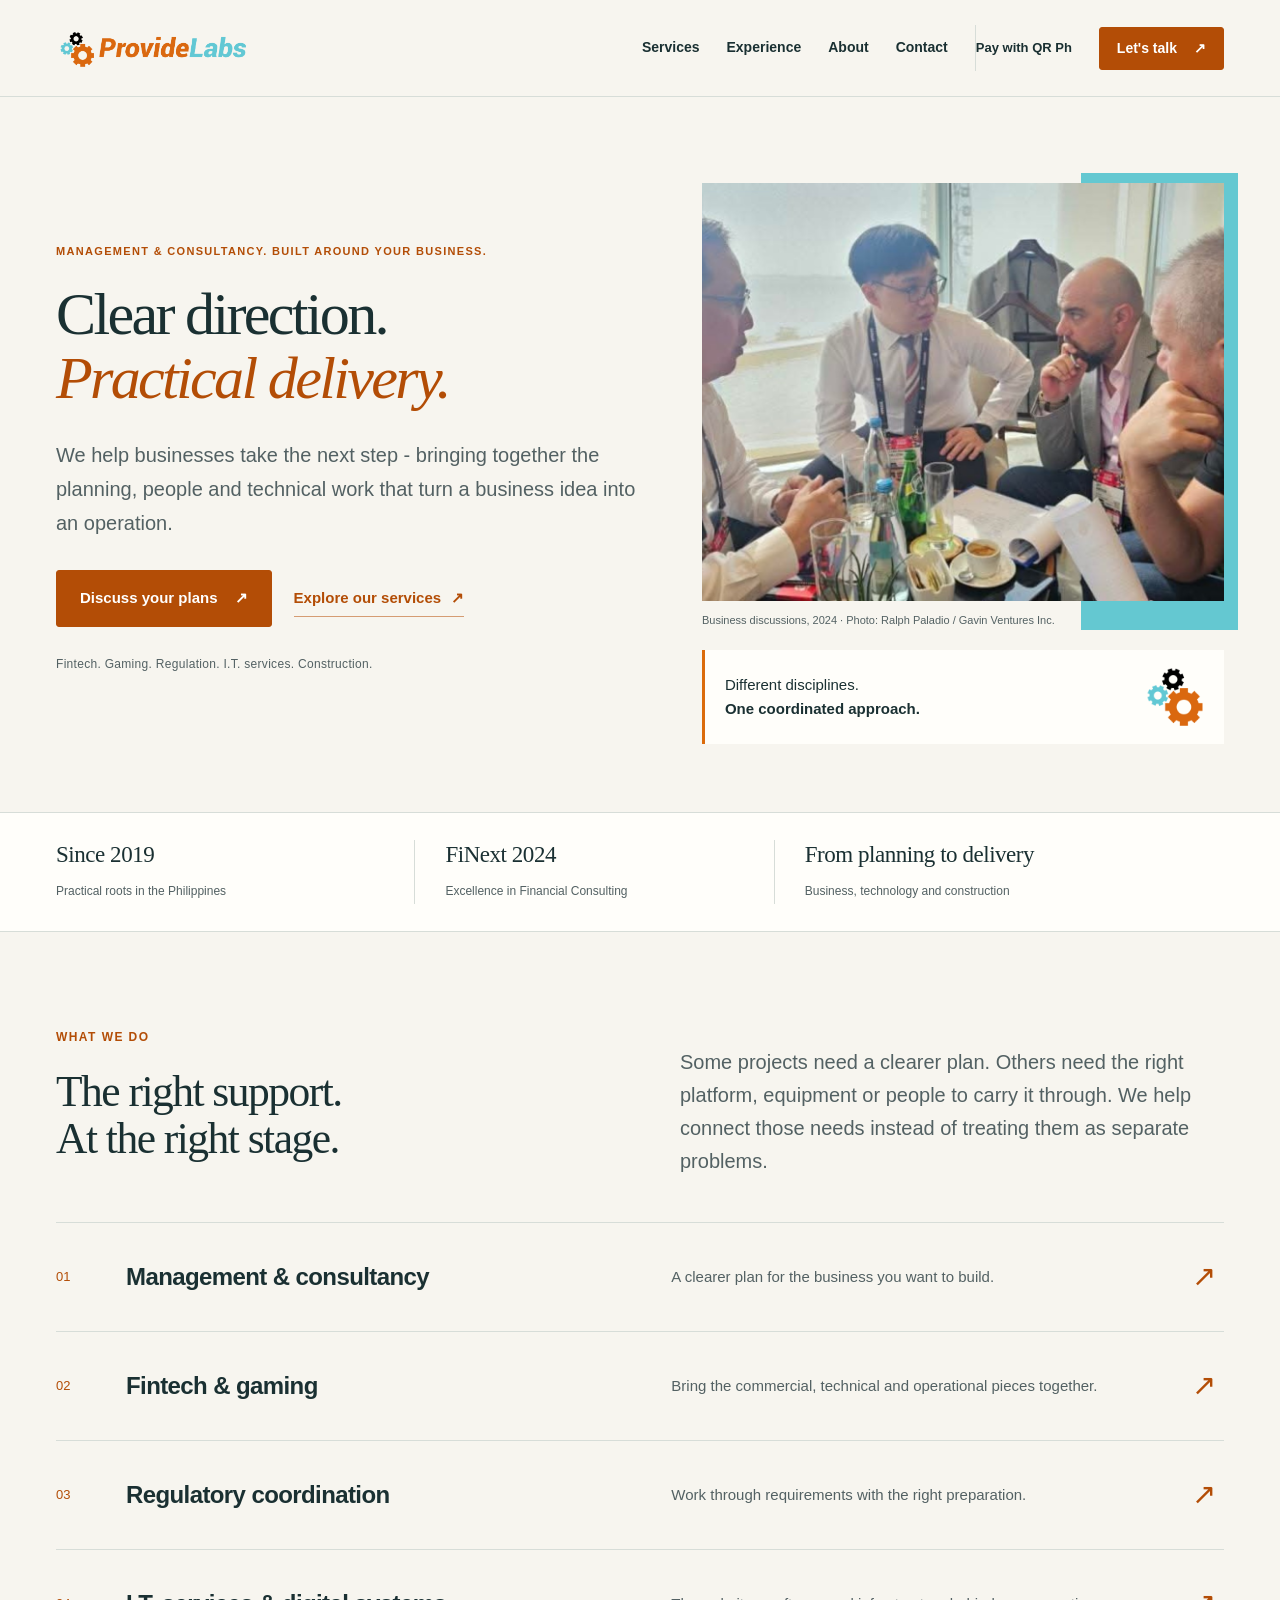
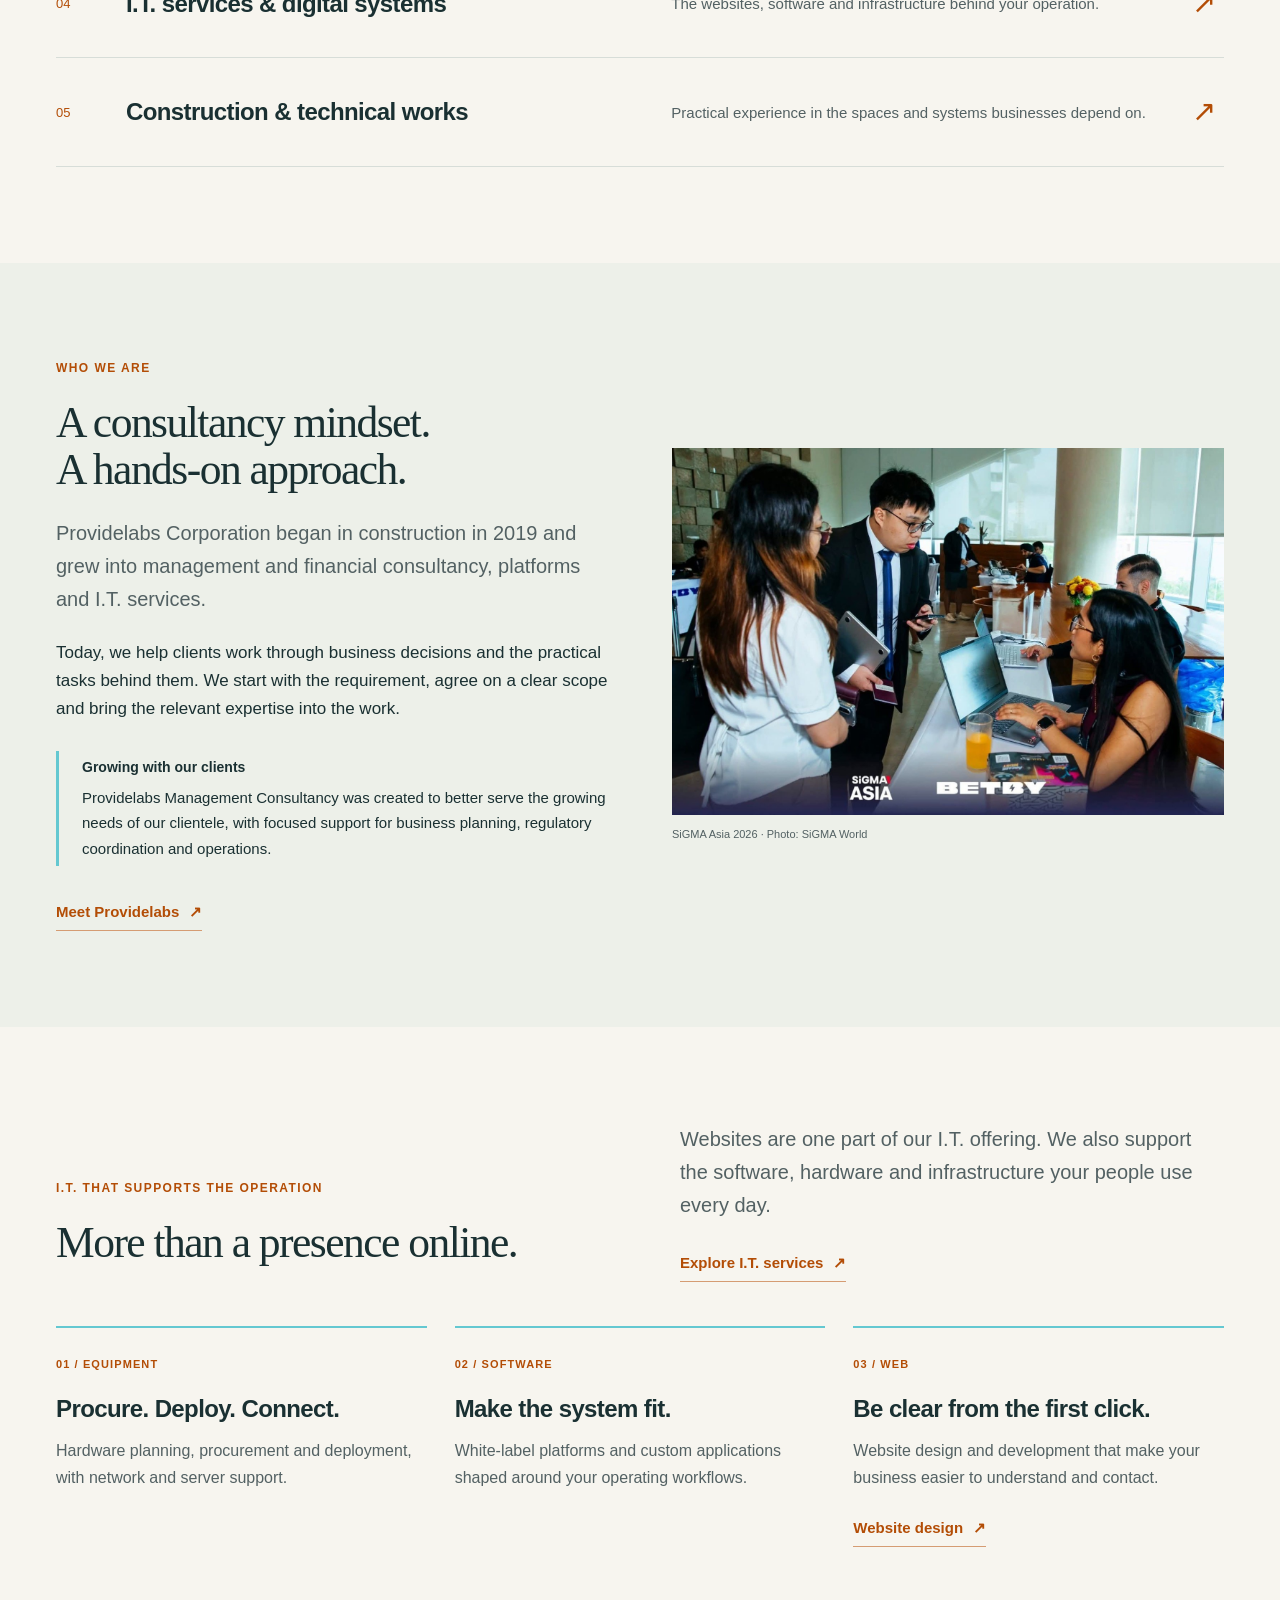
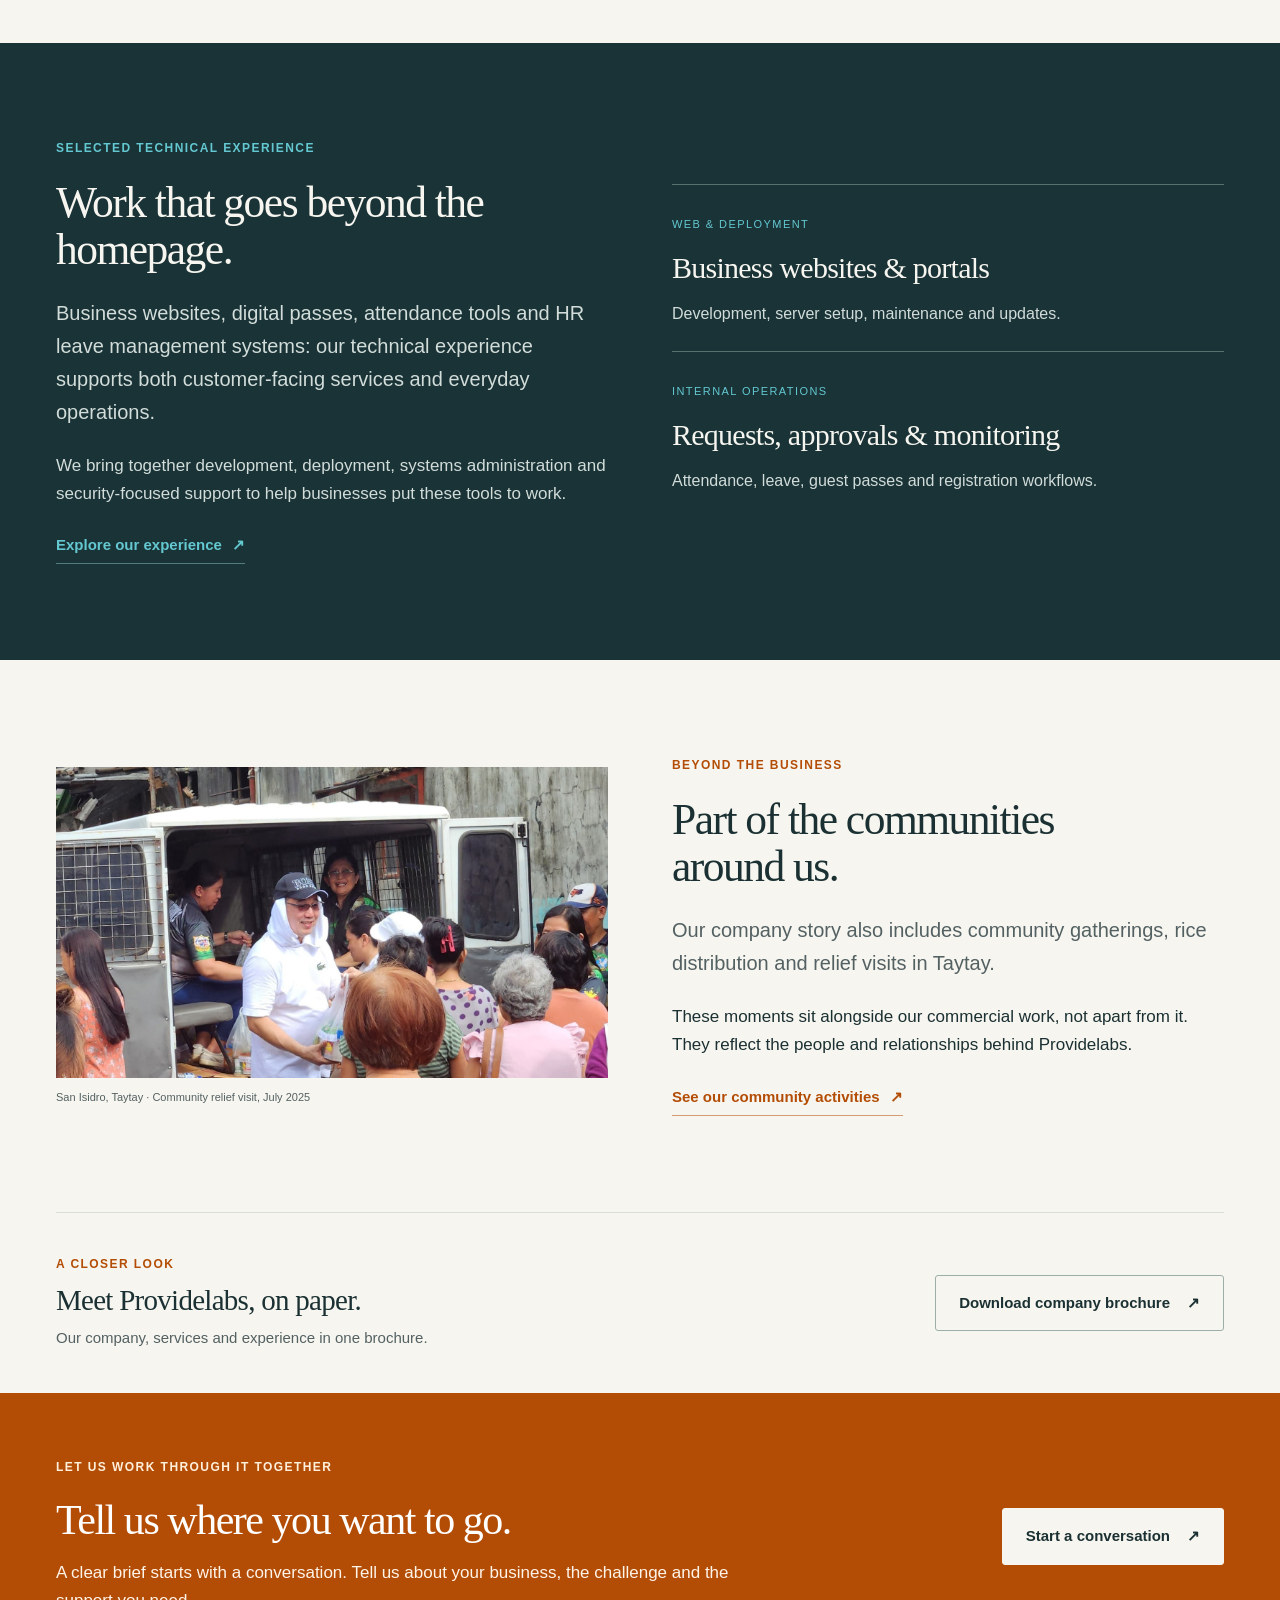
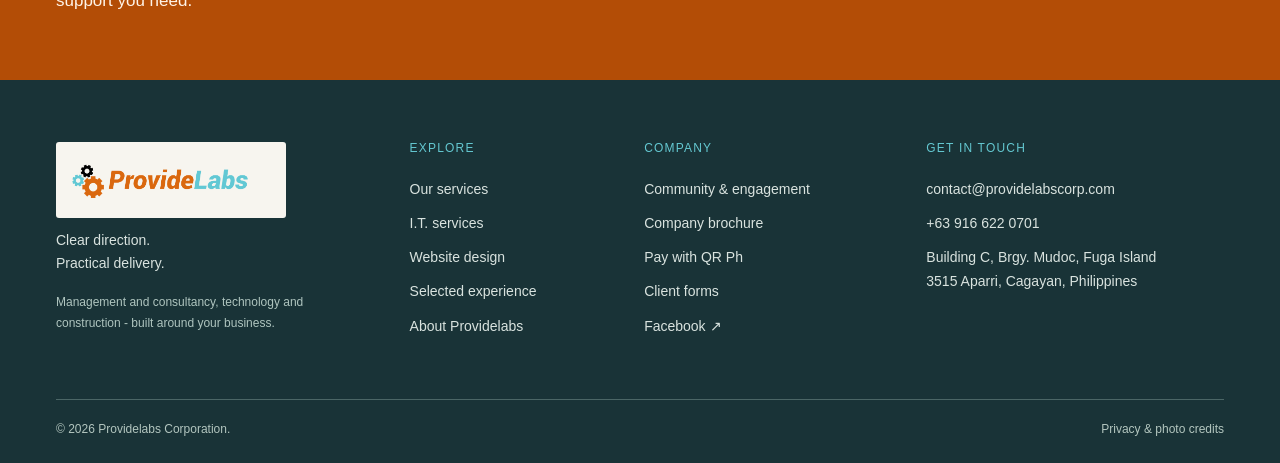
==== commit 2e4c8246: "Uploaded Providelabs Website overhaul" ====
--- a/index.html
+++ b/index.html
@@ -1,31 +1,8 @@
-<!doctype html>
-<html lang="en"><head><meta charset="utf-8"><meta name="viewport" content="width=device-width, initial-scale=1">
-<title>Providelabs | Website Design, Technology &amp; Business Support</title><meta name="description" content="Thoughtful websites. Practical business support. Providelabs brings website design, consultancy, software, IT, and construction together in the Philippines."><meta name="theme-color" content="#f7f5f0">
-<link rel="canonical" href="https://www.providelabscorp.com/"><link rel="icon" href="assets/images/providelabs-gears.png" type="image/png">
-<meta property="og:type" content="website"><meta property="og:site_name" content="Providelabs Corporation"><meta property="og:title" content="Providelabs | Website Design, Technology &amp; Business Support"><meta property="og:description" content="Thoughtful websites. Practical business support. Providelabs brings website design, consultancy, software, IT, and construction together in the Philippines."><meta property="og:url" content="https://www.providelabscorp.com/"><meta property="og:image" content="https://www.providelabscorp.com/assets/images/providelabs-logo.png"><meta property="og:image:alt" content="Providelabs Corporation logo"><meta name="twitter:card" content="summary">
-<link rel="preload" href="assets/fonts/Caladea-Regular.woff" as="font" type="font/woff" crossorigin><link rel="preload" href="assets/fonts/Carlito-Regular.woff" as="font" type="font/woff" crossorigin>
-<link rel="stylesheet" href="assets/css/style.css"><script src="assets/js/main.js" defer></script><script type="application/ld+json">{"@context": "https://schema.org", "@type": "Organization", "name": "Providelabs Corporation", "url": "https://www.providelabscorp.com", "logo": "https://www.providelabscorp.com/assets/images/providelabs-logo.png", "email": "contact@providelabscorp.com", "telephone": "+63-916-622-0701", "foundingDate": "2019", "address": {"@type": "PostalAddress", "streetAddress": "Building C, Brgy. Mudoc, Fuga Island", "addressLocality": "Aparri", "addressRegion": "Cagayan", "postalCode": "3515", "addressCountry": "PH"}}</script></head>
-<body><a class="skip-link" href="#main">Skip to content</a>
-<header class="site-header"><div class="container"><nav class="nav" aria-label="Main navigation">
-<a class="brand" href="index.html" aria-label="Providelabs home"><img src="assets/images/providelabs-logo.png" alt="Providelabs" width="1599" height="399" fetchpriority="high"></a>
-<button class="menu-toggle" type="button" data-menu-toggle aria-expanded="false" aria-controls="primary-menu" aria-label="Open navigation menu">Menu<span class="menu-lines" aria-hidden="true"></span></button>
-<div class="nav-links" id="primary-menu" data-menu><a href="website-design.html">Website design</a><a href="services.html">Services</a><a href="about.html">Our story</a><a href="payments.html">Pay with QR Ph</a><a class="button" href="contact.html">Start a project<span class="arrow" aria-hidden="true">↗</span></a></div>
-</nav></div></header><main id="main"><section class="hero"><div class="container hero-grid"><div><p class="eyebrow">Websites, technology &amp; business support</p><h1>A better website.<br>A <em>stronger</em><br class="mobile-break"> business.</h1><p class="lead">Your business has a story. Let’s give it a website people want to explore, and the right support to keep moving forward.</p><div class="actions"><a class="button " href="website-design.html">Let’s build your website<span class="arrow" aria-hidden="true">↗</span></a><a class="text-link" href="#services">Explore our services<span class="arrow" aria-hidden="true">↗</span></a></div><p class="hero-footnote"><span class="status-dot" aria-hidden="true"></span>Based in the Philippines. Built around your business.</p></div><div class="hero-art" role="img" aria-label="Illustrative website design concept: an architecture studio website shown on a desktop browser and phone. This is a design study, not client work."><div class="design-stamp" aria-hidden="true">A LITTLE<br>CHARACTER.<br>A LOT OF<br>PURPOSE.</div><div style="width:100%" aria-hidden="true"><div class="browser"><div class="browser-top"><i></i><i></i><i></i><span class="browser-url">A website designed around your business</span></div><div class="concept-body"><div class="concept-nav"><span class="concept-brand">FORM &amp; FIELD</span><span class="concept-menu">Studio Projects Contact</span></div><div class="concept-title">Spaces to feel<br>at home in.</div><p class="concept-sub">Considered spaces. Everyday living.<br>Architecture with people at its heart.</p><img class="concept-image" src="assets/images/architecture-study.svg" alt="" width="800" height="600"></div></div></div><div class="phone" aria-hidden="true"><div class="phone-body"><div class="phone-brand">FORM &amp; FIELD</div><div class="phone-title">Spaces to<br>feel at<br>home in.</div></div><img src="assets/images/architecture-study.svg" alt="" width="800" height="600"><span class="phone-link">Explore the studio ↗</span></div><span class="hero-art-caption" aria-hidden="true">Illustrative design concept · Every project starts with your brand.</span></div></div></section>
-<div class="value-strip"><h2 class="sr-only">Thoughtful website design</h2><div class="container"><div class="value-item"><span class="value-number">01</span><div><h3>Clear from the first click.</h3><p>Help people understand what you do.</p></div></div><div class="value-item"><span class="value-number">02</span><div><h3>A character of your own.</h3><p>Design that feels like your business.</p></div></div><div class="value-item"><span class="value-number">03</span><div><h3>A practical next step.</h3><p>Make it easy to get in touch.</p></div></div></div></div>
-<section class="section"><div class="container"><div class="split"><div><p class="eyebrow">Website design by Providelabs</p><h2>Look the part.<br>Say it well.<br><em class="orange">Make it easy.</em></h2></div><div><p class="lead">A good website should feel like a conversation with your business: welcoming, clear, and worth staying for.</p><p class="muted">We bring your message, visual identity, and website together so visitors can find what matters and know what to do next. Starting fresh or ready for a rethink, we’ll help you get there.</p><ul class="check-list"><li>Thoughtful layouts for desktop and mobile</li><li>Clear copy and a natural path to your services</li><li>The essentials for search, launch, and handover</li></ul><a class="text-link" href="website-design.html">See what we can build<span class="arrow" aria-hidden="true">↗</span></a></div></div></div></section>
-<section class="section tint-section" id="services"><div class="container"><div class="section-heading"><div><p class="eyebrow">What else we do</p><h2>More than a<br>website partner.</h2></div><p class="lead">Businesses need different kinds of support at different stages. Ours spans planning, technology, and the spaces you work in.</p></div><div class="services-list">
-<a class="service-row" href="services.html#consultancy"><span class="service-no">01 /</span><h3>Business consultancy</h3><p>Make sense of the requirements, organize the details, and plan your next move.</p><span class="round-arrow" aria-hidden="true">↗</span></a>
-<a class="service-row" href="services.html#software"><span class="service-no">02 /</span><h3>Software &amp; platforms</h3><p>Custom tools and white-label platforms shaped around how your business works.</p><span class="round-arrow" aria-hidden="true">↗</span></a>
-<a class="service-row" href="services.html#infrastructure"><span class="service-no">03 /</span><h3>IT infrastructure</h3><p>The networks, servers, and connected systems behind your day-to-day operations.</p><span class="round-arrow" aria-hidden="true">↗</span></a>
-<a class="service-row" href="services.html#construction"><span class="service-no">04 /</span><h3>Construction &amp; design</h3><p>Support across general construction, building systems, and architectural design.</p><span class="round-arrow" aria-hidden="true">↗</span></a>
-</div></div></section>
-<section class="section dark-section" id="story"><span class="anchor-target" id="achievements"></span><div class="container story-layout"><div><p class="eyebrow light">Our story</p><h2>We started with<br>solid foundations.</h2><p>Providelabs began in construction in 2019. As our clients’ needs grew, so did our work: into business consultancy, digital platforms, and now a sharper focus on website design.</p><p>That experience shapes how we approach a project. We ask questions, work through the details, and keep the end result in view.</p><a class="text-link" href="about.html">Meet Providelabs<span class="arrow" aria-hidden="true">↗</span></a><div class="story-meta"><div><strong>2019</strong><span>Our beginning</span></div><div><strong>Philippines</strong><span>Our home base</span></div></div></div><div class="story-photo"><img src="assets/images/sigma3.jpg" alt="Providelabs representative with a fellow attendee at an industry event" width="2232" height="3968" loading="lazy"><span class="photo-caption">Connections beyond the project · From the Providelabs archive</span></div></div></section>
-<section class="section" id="process"><div class="container"><div class="section-heading"><div><p class="eyebrow">Working together</p><h2>Good work starts<br>with a clear plan.</h2></div><p class="lead">You bring the idea and the context. We help turn them into something you can use.</p></div><div class="steps-grid"><article class="step"><span class="step-num">01</span><h3>Start with a conversation</h3><p>Tell us about your business, your audience, and what needs to change.</p></article><article class="step"><span class="step-num">02</span><h3>Agree on a clear plan</h3><p>We define the scope, deliverables, timeline, and costs together.</p></article><article class="step"><span class="step-num">03</span><h3>Make it, together</h3><p>We develop the work, share progress, and make room for your feedback.</p></article><article class="step"><span class="step-num">04</span><h3>Launch with clarity</h3><p>We review the details, hand over the work, and agree on any next steps.</p></article></div></div></section>
-<section class="brochure-band"><div class="container brochure-inner"><div class="brochure-title"><img class="brochure-icon" src="assets/images/providelabs-gears.png" alt="" width="300" height="300" loading="lazy"><div><h2>A closer look at Providelabs.</h2><p>Our story, services, and approach in one short brochure.</p></div></div><a class="button outline" href="downloads/Providelabs-Company-Brochure.pdf">Read the brochure<span class="arrow" aria-hidden="true">↗</span></a></div></section>
-<section class="payment-strip"><div class="container"><div><h2>Already a client? Paying is easy.</h2><p>Philippine clients can scan or save our QR Ph code.</p></div><a class="text-link" href="payments.html">Go to payments<span class="arrow" aria-hidden="true">↗</span></a></div></section>
-<section class="closing"><div class="container closing-inner"><div><h2>Have something in mind?</h2><p>Tell us what you’re working on. We’ll help you work out the next step.</p></div><a class="button " href="contact.html">Let’s talk about it<span class="arrow" aria-hidden="true">↗</span></a></div></section></main><footer class="site-footer"><div class="container">
-<div class="footer-main"><div class="footer-brand"><a href="index.html" aria-label="Providelabs home" class="footer-logo"><img src="assets/images/providelabs-logo.png" alt="Providelabs" width="1599" height="399" loading="lazy"></a><p class="footer-note">Good ideas. Thoughtful design.<br>Practical work that moves you forward.</p></div>
-<div><p class="footer-label">Explore</p><div class="footer-links"><a href="website-design.html">Website design</a><a href="services.html">All services</a><a href="about.html">Our story</a><a href="downloads/Providelabs-Company-Brochure.pdf" target="_blank" rel="noopener">Company brochure ↗</a><a href="payments.html">Pay with QR Ph</a></div></div>
-<div class="footer-contact"><p class="footer-label">Let's talk</p><div class="footer-links"><a href="mailto:contact@providelabscorp.com">contact@providelabscorp.com</a><a href="tel:+639166220701">+63 916 622 0701</a></div><p style="margin-top:22px">Building C, Brgy. Mudoc, Fuga Island<br>3515 Aparri, Cagayan, Philippines</p></div></div>
-<div class="footer-bottom"><span>© <span data-year>2026</span> Providelabs Corporation. All rights reserved.</span><span><a href="website-notes.html">Website &amp; inquiry notes</a> &nbsp; · &nbsp; Made for what comes next.</span></div>
-</div></footer></body></html>+<!DOCTYPE html>
+<html lang="en"><head><meta charset="utf-8"/><meta content="width=device-width, initial-scale=1" name="viewport"/><title>Management, Consultancy &amp; Practical Business Support | Providelabs</title><meta content="Management and consultancy at the core. Practical support across fintech, gaming, regulatory coordination, I.T. services and construction." name="description"/><meta content="#f7f5ef" name="theme-color"/><link href="https://www.providelabscorp.com/" rel="canonical"/><link href="assets/images/providelabs-gears.png" rel="icon"/><meta content="website" property="og:type"/><meta content="Providelabs Corporation" property="og:site_name"/><meta content="Management, Consultancy &amp; Practical Business Support | Providelabs" property="og:title"/><meta content="Management and consultancy at the core. Practical support across fintech, gaming, regulatory coordination, I.T. services and construction." property="og:description"/><meta content="https://www.providelabscorp.com/" property="og:url"/><meta content="https://www.providelabscorp.com/assets/images/partner-meeting-2024.jpg" property="og:image"/><meta content="summary_large_image" name="twitter:card"/><link href="assets/css/style.css" rel="stylesheet"/><script defer="" src="assets/js/main.js"></script><script type="application/ld+json">{"@context": "https://schema.org", "@type": "Organization", "name": "Providelabs Corporation", "url": "https://www.providelabscorp.com/", "logo": "https://www.providelabscorp.com/assets/images/providelabs-logo.png", "email": "contact@providelabscorp.com", "telephone": "+639166220701", "sameAs": ["https://www.facebook.com/providelabs"]}</script></head><body><a class="skip-link" href="#main">Skip to content</a><header class="site-header"><div class="wrap nav-row"><a aria-label="Providelabs home" class="brand" href="index.html"><img alt="Providelabs Corporation" class="" decoding="async" fetchpriority="high" height="399" loading="eager" src="assets/images/providelabs-logo.png" width="1599"/></a><button aria-controls="site-nav" aria-expanded="false" class="menu-toggle">Menu <span aria-hidden="true">+</span></button><nav aria-label="Main navigation" id="site-nav"><a href="services.html">Services</a><a href="experience.html">Experience</a><a href="about.html">About</a><a href="contact.html">Contact</a><a class="nav-payment" href="payments.html">Pay with QR Ph</a><a class="button button-small" href="contact.html">Let's talk<span aria-hidden="true"> ↗</span></a></nav></div></header><main id="main"><section class="home-hero wrap"><div class="hero-copy"><p class="eyebrow">Management &amp; consultancy. Built around your business.</p><h1>Clear direction.<br/><em>Practical delivery.</em></h1><p class="hero-intro">We help businesses take the next step - bringing together the planning, people and technical work that turn a business idea into an operation.</p><div class="button-row"><a class="button" href="contact.html">Discuss your plans<span aria-hidden="true"> ↗</span></a><a class="text-link" href="services.html">Explore our services<span aria-hidden="true"> ↗</span></a></div><p class="hero-footnote">Fintech. Gaming. Regulation. I.T. services. Construction.</p></div><div class="hero-visual"><figure class=""><img alt="A business discussion around a table at a company engagement in 2024" class="" decoding="async" fetchpriority="high" height="865" loading="eager" src="assets/images/partner-meeting-2024.jpg" width="1536"/><figcaption>Business discussions, 2024 · Photo: Ralph Paladio / Gavin Ventures Inc.</figcaption></figure><div class="hero-note"><span>Different disciplines.<br/><strong>One coordinated approach.</strong></span><img alt="" class="gear" decoding="async" height="300" loading="lazy" src="assets/images/providelabs-gears.png" width="300"/></div></div></section>
+<section class="proof-band"><div class="wrap proof-grid"><div><strong>Since 2019</strong><span>Practical roots in the Philippines</span></div><div><strong>FiNext 2024</strong><span>Excellence in Financial Consulting</span></div><div><strong>From planning to delivery</strong><span>Business, technology and construction</span></div></div></section>
+<section class="section wrap"><div class="split-heading"><div class="section-heading"><p class="eyebrow">What we do</p><h2>The right support.<br/>At the right stage.</h2></div><p class="intro">Some projects need a clearer plan. Others need the right platform, equipment or people to carry it through. We help connect those needs instead of treating them as separate problems.</p></div><div class="service-list"><a class="service-row" href="services.html#consultancy"><span class="row-number">01</span><h3>Management &amp; consultancy</h3><p>A clearer plan for the business you want to build.</p><span aria-hidden="true" class="row-arrow">↗</span></a><a class="service-row" href="services.html#fintech-gaming"><span class="row-number">02</span><h3>Fintech &amp; gaming</h3><p>Bring the commercial, technical and operational pieces together.</p><span aria-hidden="true" class="row-arrow">↗</span></a><a class="service-row" href="services.html#regulation"><span class="row-number">03</span><h3>Regulatory coordination</h3><p>Work through requirements with the right preparation.</p><span aria-hidden="true" class="row-arrow">↗</span></a><a class="service-row" href="services.html#technology"><span class="row-number">04</span><h3>I.T. services &amp; digital systems</h3><p>The websites, software and infrastructure behind your operation.</p><span aria-hidden="true" class="row-arrow">↗</span></a><a class="service-row" href="services.html#construction"><span class="row-number">05</span><h3>Construction &amp; technical works</h3><p>Practical experience in the spaces and systems businesses depend on.</p><span aria-hidden="true" class="row-arrow">↗</span></a></div></section>
+<section class="section soft"><div class="wrap two-col"><div><p class="eyebrow">Who we are</p><h2>A consultancy mindset.<br/>A hands-on approach.</h2><p class="intro">Providelabs Corporation began in construction in 2019 and grew into management and financial consultancy, platforms and I.T. services.</p><p>Today, we help clients work through business decisions and the practical tasks behind them. We start with the requirement, agree on a clear scope and bring the relevant expertise into the work.</p><div class="company-note"><strong>Growing with our clients</strong><p>Providelabs Management Consultancy was created to better serve the growing needs of our clientele, with focused support for business planning, regulatory coordination and operations.</p></div><a class="text-link" href="about.html">Meet Providelabs<span aria-hidden="true"> ↗</span></a></div><figure class="photo-feature"><img alt="A conversation at an industry event registration desk" class="" decoding="async" height="1023" loading="lazy" src="assets/images/sigma-asia-2026.jpg" width="1536"/><figcaption>SiGMA Asia 2026 · Photo: SiGMA World</figcaption></figure></div></section>
+<section class="section wrap"><div class="split-heading"><div class="section-heading"><p class="eyebrow">I.T. that supports the operation</p><h2>More than a presence online.</h2></div><div><p class="intro">Websites are one part of our I.T. offering. We also support the software, hardware and infrastructure your people use every day.</p><a class="text-link" href="technology.html">Explore I.T. services<span aria-hidden="true"> ↗</span></a></div></div><div class="three-col small-cards"><article><span class="mini-number">01 / EQUIPMENT</span><h3>Procure. Deploy. Connect.</h3><p>Hardware planning, procurement and deployment, with network and server support.</p></article><article><span class="mini-number">02 / SOFTWARE</span><h3>Make the system fit.</h3><p>White-label platforms and custom applications shaped around your operating workflows.</p></article><article><span class="mini-number">03 / WEB</span><h3>Be clear from the first click.</h3><p>Website design and development that make your business easier to understand and contact.</p><a class="text-link" href="website-design.html">Website design<span aria-hidden="true"> ↗</span></a></article></div></section>
+<section class="section dark"><div class="wrap two-col"><div><p class="eyebrow">Selected technical experience</p><h2>Work that goes beyond the homepage.</h2><p class="intro">Business websites, digital passes, attendance tools and HR leave management systems: our technical experience supports both customer-facing services and everyday operations.</p><p>We bring together development, deployment, systems administration and security-focused support to help businesses put these tools to work.</p><a class="text-link light-link" href="experience.html#systems">Explore our experience<span aria-hidden="true"> ↗</span></a></div><div class="project-stack"><div><span>WEB &amp; DEPLOYMENT</span><h3>Business websites &amp; portals</h3><p>Development, server setup, maintenance and updates.</p></div><div><span>INTERNAL OPERATIONS</span><h3>Requests, approvals &amp; monitoring</h3><p>Attendance, leave, guest passes and registration workflows.</p></div></div></div></section>
+<section class="section wrap"><div class="two-col"><figure class="photo-feature"><img alt="Distribution of relief supplies during a community visit" class="" decoding="async" height="865" loading="lazy" src="assets/images/community-relief-2025.jpg" width="1536"/><figcaption>San Isidro, Taytay · Community relief visit, July 2025</figcaption></figure><div><p class="eyebrow">Beyond the business</p><h2>Part of the communities<br/>around us.</h2><p class="intro">Our company story also includes community gatherings, rice distribution and relief visits in Taytay.</p><p>These moments sit alongside our commercial work, not apart from it. They reflect the people and relationships behind Providelabs.</p><a class="text-link" href="community.html">See our community activities<span aria-hidden="true"> ↗</span></a></div></div></section><aside class="brochure-strip wrap"><div><p class="eyebrow">A closer look</p><h3>Meet Providelabs, on paper.</h3><p>Our company, services and experience in one brochure.</p></div><a class="button button-outline" href="downloads/Providelabs-Company-Brochure.pdf">Download company brochure<span aria-hidden="true"> ↗</span></a></aside><section class="cta"><div class="wrap cta-grid"><div><p class="eyebrow">Let us work through it together</p><h2>Tell us where you want to go.</h2><p>A clear brief starts with a conversation. Tell us about your business, the challenge and the support you need.</p></div><a class="button button-light" href="contact.html">Start a conversation<span aria-hidden="true"> ↗</span></a></div></section></main><footer class="site-footer"><div class="wrap footer-grid"><div><a class="footer-logo" href="index.html"><img alt="Providelabs Corporation" class="" decoding="async" height="399" loading="lazy" src="assets/images/providelabs-logo.png" width="1599"/></a><p>Clear direction.<br/>Practical delivery.</p><p class="footer-company">Management and consultancy, technology and construction - built around your business.</p></div><div><h2>Explore</h2><a href="services.html">Our services</a><a href="technology.html">I.T. services</a><a href="website-design.html">Website design</a><a href="experience.html">Selected experience</a><a href="about.html">About Providelabs</a></div><div><h2>Company</h2><a href="community.html">Community &amp; engagement</a><a href="downloads/Providelabs-Company-Brochure.pdf">Company brochure</a><a href="payments.html">Pay with QR Ph</a><a href="contact.html#client-forms">Client forms</a><a href="https://www.facebook.com/providelabs" rel="noopener noreferrer" target="_blank">Facebook <span aria-hidden="true">↗</span></a></div><div><h2>Get in touch</h2><a href="mailto:contact@providelabscorp.com">contact@providelabscorp.com</a><a href="tel:+639166220701">+63 916 622 0701</a><p>Building C, Brgy. Mudoc, Fuga Island<br/>3515 Aparri, Cagayan, Philippines</p></div></div><div class="wrap footer-bottom"><span>© 2026 Providelabs Corporation.</span><a href="website-notes.html">Privacy &amp; photo credits</a></div></footer></body></html>
--- a/assets/css/style.css
+++ b/assets/css/style.css
@@ -1,19 +1,7 @@
-@font-face{font-family:Caladea;src:url('../fonts/Caladea-Regular.woff') format('woff');font-weight:400;font-style:normal;font-display:swap}
-@font-face{font-family:Caladea;src:url('../fonts/Caladea-Italic.woff') format('woff');font-weight:400;font-style:italic;font-display:swap}
-@font-face{font-family:Carlito;src:url('../fonts/Carlito-Regular.woff') format('woff');font-weight:400;font-style:normal;font-display:swap}
-@font-face{font-family:Carlito;src:url('../fonts/Carlito-Bold.woff') format('woff');font-weight:700;font-style:normal;font-display:swap}
-:root{--paper:#f7f5f0;--white:#fffdfa;--ink:#222b26;--muted:#5c655e;--orange:#da680f;--orange-text:#ac4808;--cyan:#62c8d4;--line:#d8dacf;--sage:#e7e9df;--serif:Caladea,Georgia,serif;--sans:Carlito,Arial,sans-serif;--radius:5px}
-*{box-sizing:border-box}html{scroll-behavior:smooth;scroll-padding-top:110px}body{margin:0;background:var(--paper);color:var(--ink);font-family:var(--sans);font-size:18px;line-height:1.55;-webkit-font-smoothing:antialiased}img,svg{display:block;max-width:100%;height:auto}button,input,select,textarea{font:inherit}button,a,input,select,textarea,summary{-webkit-tap-highlight-color:transparent}button{cursor:pointer}a{color:inherit;text-decoration:none}p{margin:0 0 1.1em}h1,h2,h3,h4{font-weight:400;margin:0;line-height:1.08}h1,h2{font-family:var(--serif);letter-spacing:-.035em}h1{font-size:clamp(54px,6.1vw,88px)}h2{font-size:clamp(40px,4.2vw,62px)}h3{font-size:27px;letter-spacing:-.025em}em{font-weight:400}ul,ol{padding-left:1.25em}::selection{color:var(--ink);background:var(--cyan)}:focus-visible{outline:3px solid #086a79;outline-offset:5px}.container{width:min(1240px,calc(100% - 100px));margin-inline:auto}.section{padding-block:110px}.section-tight{padding-block:70px}.eyebrow{font-size:12px;font-weight:700;letter-spacing:.16em;text-transform:uppercase;display:flex;align-items:center;gap:12px;margin-bottom:25px}.eyebrow::before{content:'';display:inline-block;width:24px;height:2px;background:var(--orange)}.eyebrow.light{color:#ced9ce}.eyebrow.light::before{background:var(--cyan)}.lead{font-size:22px;line-height:1.55;color:var(--muted);max-width:610px}.small{font-size:14px}.muted{color:var(--muted)}.orange{color:var(--orange-text)}.serif{font-family:var(--serif)}.kicker{font-size:12px;font-weight:700;letter-spacing:.12em;text-transform:uppercase}.arrow{display:inline-block;font-size:22px;font-family:Arial,sans-serif;line-height:1}.button{display:inline-flex;justify-content:center;align-items:center;gap:28px;min-height:52px;padding:14px 25px;border:1px solid var(--ink);background:var(--ink);color:var(--white);font-size:16px;font-weight:700;line-height:1.3;border-radius:var(--radius);transition:background .2s,transform .2s}.button:hover{background:#39463c;transform:translateY(-2px)}.button.orange-button{background:var(--orange);border-color:var(--orange);color:#1c261e}.button.orange-button:hover{background:#f18a3f;border-color:#f18a3f}.button.outline{background:transparent;color:var(--ink)}.button.outline:hover{background:var(--sage)}.button.light-button{background:var(--paper);border-color:var(--paper);color:var(--ink)}.text-link{display:inline-flex;gap:22px;align-items:center;font-size:16px;font-weight:700;line-height:1.45;border-bottom:1px solid currentColor;padding-block:6px}.text-link:hover{color:var(--orange-text)}.actions{display:flex;align-items:center;gap:25px;flex-wrap:wrap;margin-top:30px}.skip-link{position:absolute;left:18px;top:-80px;background:var(--ink);color:white;padding:12px 20px;z-index:100}.skip-link:focus{top:12px}.site-header{position:sticky;z-index:30;top:0;background:rgba(247,245,240,.97);border-bottom:1px solid var(--line)}.nav{min-height:94px;display:flex;align-items:center;justify-content:space-between;gap:25px}.brand{display:block;flex:0 0 210px}.brand img{width:210px;height:auto}.nav-links{display:flex;align-items:center;gap:29px;font-size:15px}.nav-links>a:not(.button){padding:10px 0;position:relative;white-space:nowrap}.nav-links>a:not(.button)::after{content:'';position:absolute;bottom:5px;left:0;width:0;height:2px;background:var(--orange);transition:width .2s}.nav-links>a:hover::after,.nav-links>a[aria-current=page]::after{width:100%}.nav-links .button{font-size:15px;min-height:44px;padding:12px 18px;gap:18px}.menu-toggle{display:none}.hero{padding:76px 0 72px;overflow:hidden}.hero-grid{display:grid;grid-template-columns:1.02fr 1fr;gap:54px;align-items:center}.hero h1{max-width:640px}.hero h1 em{color:var(--orange-text)}.hero .lead{max-width:490px;font-size:20px;margin-top:27px}.hero-footnote{display:flex;align-items:center;gap:10px;font-size:13px;color:var(--muted);margin-top:40px}.status-dot{width:7px;height:7px;border-radius:50%;background:#52734c;display:inline-block}.hero-art{position:relative;min-height:530px;display:flex;align-items:center;padding:34px 25px 38px 0}.hero-art::before{content:'';position:absolute;background:#e9ad7e;width:420px;height:420px;right:-12px;top:40px;border-radius:50%}.hero-art::after{content:'';position:absolute;border:1px solid #c6c8bc;width:340px;height:340px;border-radius:50%;bottom:3px;left:2px;z-index:-1}.browser{position:relative;width:100%;border:1px solid #c5c7b9;background:#f4f2e9;box-shadow:0 18px 35px #27352318;border-radius:7px;overflow:hidden;transform:rotate(-3deg);z-index:1}.browser-top{height:31px;display:flex;align-items:center;gap:5px;padding:0 13px;background:#fdfbf6;border-bottom:1px solid #d9d8ce}.browser-top i{height:5px;width:5px;border-radius:50%;background:#b5b5a8}.browser-url{font-size:9px;color:#687165;display:block;margin:auto;transform:translateX(-15px)}.concept-body{padding:21px 24px 0}.concept-nav{display:flex;justify-content:space-between;align-items:center;font-size:8px;margin-bottom:24px}.concept-brand{font-size:11px;font-weight:bold;letter-spacing:.13em}.concept-menu{word-spacing:9px}.concept-title{font-family:var(--serif);font-size:clamp(26px,3.1vw,43px);letter-spacing:-.035em;line-height:1.02;max-width:310px;margin-bottom:15px}.concept-sub{font-size:8px;width:190px;line-height:1.5;color:#667365;margin-bottom:19px}.concept-image{margin-inline:-24px;width:calc(100% + 48px);max-width:none;aspect-ratio:1.8;object-fit:cover;object-position:center 46%}.phone{position:absolute;right:-7px;bottom:22px;width:136px;z-index:3;background:#f4f2e9;border:6px solid #29312b;border-radius:24px;box-shadow:0 14px 24px #28332420;overflow:hidden;transform:rotate(7deg)}.phone::before{content:'';display:block;width:44px;height:5px;margin:5px auto 13px;background:#29312b;border-radius:5px}.phone-body{padding:0 10px}.phone-brand{font-size:6px;letter-spacing:.08em;font-weight:700}.phone-title{font-family:var(--serif);font-size:24px;line-height:1.03;margin:16px 0 12px}.phone img{width:100%;aspect-ratio:.78;object-fit:cover}.phone-link{display:block;margin:14px 10px;font-size:6px;background:#29312b;color:white;text-align:center;padding:8px 2px}.design-stamp{position:absolute;z-index:4;right:-10px;top:14px;background:var(--cyan);width:109px;height:109px;border-radius:50%;display:flex;align-items:center;justify-content:center;text-align:center;font-size:11px;font-weight:700;line-height:1.3;letter-spacing:.08em;transform:rotate(11deg)}.hero-art-caption{position:absolute;bottom:-8px;left:8px;font-size:11px;color:var(--muted);letter-spacing:.02em}.value-strip{border-block:1px solid var(--line)}.value-strip .container{display:grid;grid-template-columns:repeat(3,1fr)}.value-item{display:flex;align-items:flex-start;gap:22px;padding:29px 30px;border-right:1px solid var(--line)}.value-item:first-child{padding-left:0}.value-item:last-child{border:0}.value-number{font-family:var(--serif);font-size:24px;color:var(--orange-text)}.value-item h3{font-size:20px;margin:3px 0 7px}.value-item p{font-size:15px;color:var(--muted);margin:0;line-height:1.45}.section-heading{display:flex;justify-content:space-between;align-items:flex-end;gap:60px;margin-bottom:50px}.section-heading h2{max-width:640px}.section-heading p{max-width:400px;margin:0}.split{display:grid;grid-template-columns:1fr 1fr;gap:90px;align-items:start}.split.align-center{align-items:center}.section-tag{margin-bottom:20px}.intro-statement{max-width:850px;font-size:clamp(30px,3.2vw,46px);font-family:var(--serif);line-height:1.2;letter-spacing:-.025em}.feature-block{display:grid;grid-template-columns:1.1fr 1fr;background:var(--sage);border-radius:var(--radius);overflow:hidden}.feature-photo{position:relative;min-height:430px}.feature-photo>img{height:100%;width:100%;position:absolute;object-fit:cover}.photo-caption{position:absolute;left:18px;right:18px;bottom:16px;color:#fff;background:#222b26df;padding:9px 13px;font-size:12px;line-height:1.45}.feature-copy{padding:60px}.feature-copy h2{font-size:48px;margin-bottom:25px}.feature-copy p{color:var(--muted)}.check-list{list-style:none;padding:0;margin:28px 0}.check-list li{position:relative;padding:13px 0 13px 27px;border-top:1px solid var(--line);font-size:17px}.check-list li::before{content:'↗';position:absolute;left:0;color:var(--orange-text)}.check-list li:last-child{border-bottom:1px solid var(--line)}.services-list{border-top:1px solid var(--line)}.service-row{display:grid;grid-template-columns:45px 1.15fr 1fr 45px;align-items:center;gap:24px;padding:30px 4px;border-bottom:1px solid var(--line);transition:background .2s,padding .2s}.service-row:hover{background:#eeeee5;padding-inline:14px}.service-no{font-size:14px;color:var(--orange-text)}.service-row h3{font-family:var(--serif);font-size:32px}.service-row p{font-size:17px;color:var(--muted);margin:0}.round-arrow{height:39px;width:39px;display:flex;align-items:center;justify-content:center;border:1px solid #c0c5b8;border-radius:50%;font-size:22px}.dark-section{background:var(--ink);color:var(--paper);position:relative;overflow:hidden}.dark-section p{color:#c3cfc4}.dark-section .text-link{color:var(--paper)}.dark-section .text-link:hover{color:var(--cyan)}.story-layout{display:grid;grid-template-columns:1.03fr .97fr;gap:90px;align-items:center}.story-layout h2{max-width:570px;margin-bottom:30px}.story-photo{position:relative;width:100%;height:480px;overflow:hidden;border-radius:var(--radius)}.story-photo>img{width:100%;height:100%;object-fit:cover;object-position:center 37%}.story-photo::after{content:'';position:absolute;width:24px;height:100%;right:0;top:0;background:var(--cyan)}.story-meta{display:flex;gap:48px;padding-top:27px;margin-top:32px;border-top:1px solid #506054}.story-meta strong{display:block;font-weight:400;font-family:var(--serif);font-size:35px;color:var(--paper)}.story-meta span{font-size:13px;color:#bcc9bd}.steps-grid{display:grid;grid-template-columns:repeat(4,1fr);gap:32px}.step{border-top:1px solid var(--line);padding-top:22px}.step-num{font-family:var(--serif);font-size:38px;display:block;color:var(--orange-text);margin-bottom:35px}.step h3{font-size:23px;margin-bottom:15px}.step p{font-size:17px;color:var(--muted);margin-bottom:0}.brochure-band{padding:48px 0;background:#ecd8c4}.brochure-inner{display:flex;justify-content:space-between;align-items:center;gap:45px}.brochure-inner h2{font-size:41px;margin-bottom:10px}.brochure-inner p{margin:0;color:var(--muted)}.brochure-icon{width:78px;flex-shrink:0}.brochure-title{display:flex;gap:28px;align-items:center}.closing{padding-block:95px}.closing-inner{display:flex;justify-content:space-between;gap:60px;align-items:center}.closing h2{font-size:clamp(44px,5.1vw,74px);margin-bottom:18px}.closing p{color:var(--muted);margin:0;max-width:580px}.site-footer{padding:65px 0 25px;background:#1d251f;color:var(--paper)}.footer-main{display:grid;grid-template-columns:1.3fr .7fr 1fr;gap:65px;padding-bottom:45px}.footer-logo{background:var(--paper);padding:10px 15px;width:225px;border-radius:3px;margin-bottom:22px}.footer-note{font-size:16px;color:#bbc7bc;max-width:300px}.footer-label{font-size:11px;letter-spacing:.15em;text-transform:uppercase;color:var(--cyan);margin-bottom:19px}.footer-links{display:flex;flex-direction:column;align-items:start;gap:11px;font-size:16px}.footer-links a:hover{color:var(--cyan)}.footer-contact p{font-size:15px;color:#bbc7bc}.footer-contact a{word-break:break-word}.footer-bottom{padding-top:22px;border-top:1px solid #435044;display:flex;justify-content:space-between;gap:30px;font-size:12px;color:#aebbad}.footer-bottom a{text-decoration:underline;text-underline-offset:3px}.page-hero{padding:80px 0 70px}.page-hero h1{max-width:850px;margin-bottom:28px}.page-hero p.lead{max-width:670px}.page-hero .hero-grid p.lead{max-width:510px}.page-title{font-size:clamp(52px,5.5vw,80px)}.border-top{border-top:1px solid var(--line)}.border-bottom{border-bottom:1px solid var(--line)}.tint-section{background:#eceee5}.scope-grid{display:grid;grid-template-columns:repeat(3,1fr);gap:30px}.scope{padding:34px 30px 32px;border:1px solid var(--line);display:flex;flex-direction:column;align-items:start;min-width:0}.scope.featured{background:var(--ink);color:var(--paper);border-color:var(--ink)}.scope.featured p,.scope.featured li{color:#c8d2c7}.scope h3{font-family:var(--serif);font-size:36px;margin:20px 0}.scope p{font-size:18px;color:var(--muted)}.scope ul{font-size:16px;line-height:1.6;color:var(--muted);margin:0 0 35px;padding-left:18px}.scope .text-link{margin-top:auto}.scope.featured .text-link:hover{color:var(--cyan)}.scope .kicker{color:var(--orange-text)}.scope.featured .kicker{color:var(--cyan)}.deliverables{display:grid;grid-template-columns:1fr 1fr;gap:36px 60px}.deliverable{border-top:1px solid var(--line);padding-top:25px}.deliverable h3{font-size:25px;margin-bottom:14px}.deliverable p{font-size:18px;color:var(--muted);margin-bottom:0}.direction-grid{display:grid;grid-template-columns:1fr 1fr;gap:36px}.direction-card{min-width:0}.direction-frame{padding:40px;background:#e1e5d7;border-radius:var(--radius);height:440px;overflow:hidden}.direction-frame .browser{transform:rotate(0deg)}.direction-frame .concept-title{font-size:36px}.direction-frame .concept-image{aspect-ratio:2}.direction-frame.turquoise{background:#a9d6d7}.consulting-concept{background:#182e31;color:#f2f3e6;min-height:340px;position:relative;overflow:hidden;padding:28px}.consulting-concept .concept-brand{letter-spacing:.2em;font-size:10px}.consulting-concept h3{font-family:var(--serif);font-size:45px;line-height:1.01;max-width:230px;margin-top:50px;position:relative;z-index:1}.consulting-concept .concept-sub{color:#cad8d1;position:relative;z-index:1;margin-top:17px}.abstract-orbit{position:absolute;width:220px;height:220px;border:40px solid #e0c577;border-radius:50%;bottom:-80px;right:-65px;transform:rotate(-25deg)}.abstract-orbit::after{content:'';position:absolute;width:130px;height:180px;left:-65px;top:-20px;background:#66a8a4;border:17px solid #182e31;border-radius:100px 100px 0 0;transform:rotate(35deg)}.direction-label{display:flex;justify-content:space-between;gap:25px;padding-top:18px;font-size:15px}.direction-label strong{font-size:18px;font-weight:400}.direction-caption{font-size:13px;color:var(--muted);margin-top:25px}.faq-list{border-top:1px solid var(--line)}.faq-list details{border-bottom:1px solid var(--line);padding:25px 0}.faq-list summary{font-size:23px;list-style:none;cursor:pointer;padding-right:44px;position:relative;line-height:1.3}.faq-list summary::-webkit-details-marker{display:none}.faq-list summary::after{content:'+';position:absolute;right:5px;font-size:27px;top:0;color:var(--orange-text)}.faq-list details[open] summary::after{content:'−'}.faq-list details p{color:var(--muted);max-width:850px;padding-right:40px;margin:20px 0 0;font-size:18px}.service-detail{padding-block:75px;border-top:1px solid var(--line);display:grid;grid-template-columns:90px .9fr 1fr;gap:35px}.service-detail .number{font-family:var(--serif);font-size:42px;color:var(--orange-text)}.service-detail h2{font-size:43px;margin-bottom:20px}.service-detail .service-tag{font-size:12px;letter-spacing:.1em;text-transform:uppercase;color:var(--orange-text);margin-bottom:15px}.service-detail .service-body p{color:var(--muted)}.service-detail .check-list{margin-top:0}.service-detail .check-list li{font-size:16px}.service-detail .footnote{font-size:13px;color:var(--muted);line-height:1.5;margin-top:20px}.wide-image{position:relative;margin-block:20px 75px}.wide-image>img{width:100%;height:390px;object-fit:cover}.timeline{display:grid;grid-template-columns:repeat(4,1fr);gap:35px}.timeline-entry{border-top:1px solid #58675a;padding-top:23px}.timeline-entry .date{font-family:var(--serif);font-size:46px;color:var(--cyan);margin-bottom:23px}.timeline-entry h3{font-size:24px;margin-bottom:15px}.timeline-entry p{font-size:16px}.image-pair{display:grid;grid-template-columns:1fr 1fr;gap:30px}.image-pair figure{margin:0;min-width:0}.image-pair img{height:290px;width:100%;object-fit:cover}.image-pair figcaption{font-size:14px;color:var(--muted);margin-top:13px}.recognition{display:grid;grid-template-columns:220px 1fr;gap:55px;align-items:center;margin-top:70px;padding:40px;border:1px solid var(--line)}.recognition img{height:220px;width:173px;object-fit:contain}.recognition h3{font-family:var(--serif);font-size:37px;margin:15px 0 20px}.recognition p{max-width:630px;color:var(--muted);margin-bottom:0}.contact-grid{display:grid;grid-template-columns:.78fr 1.22fr;gap:95px}.contact-info{padding-top:12px}.contact-info .contact-email{font-family:var(--serif);font-size:clamp(23px,2.2vw,32px);display:inline-block;word-break:break-word;border-bottom:1px solid var(--orange);padding-bottom:5px;margin:10px 0 23px}.contact-phone{font-size:21px}.contact-group{padding-bottom:32px;margin-bottom:32px;border-bottom:1px solid var(--line)}.contact-group h2{font-family:var(--sans);font-size:14px;letter-spacing:.1em;text-transform:uppercase;margin-bottom:13px}.contact-group p{font-size:17px;color:var(--muted);margin:0}.contact-mini{padding:24px;background:#e7ece1}.contact-mini h3{font-size:22px;margin-bottom:12px}.contact-mini p{font-size:16px;color:var(--muted)}.brief-form{padding:38px;background:var(--white);border:1px solid var(--line);border-radius:var(--radius)}.brief-form h2{font-size:37px;margin-bottom:16px}.brief-form .form-intro{font-size:16px;color:var(--muted);margin-bottom:25px}.form-grid{display:grid;grid-template-columns:1fr 1fr;gap:21px}.field{margin-bottom:20px}.field label{display:block;font-size:15px;font-weight:700;margin-bottom:8px}.field input,.field select,.field textarea{border:1px solid #7e897c;border-radius:3px;background:var(--white);padding:12px 13px;width:100%;font-size:17px;line-height:1.4;color:var(--ink);min-height:47px}.field textarea{min-height:140px;resize:vertical}.field input::placeholder,.field textarea::placeholder{color:#687263}.field label span{font-weight:400;color:var(--muted)}.form-note{font-size:13px;color:var(--muted);margin:16px 0 0}.form-success{padding:22px;margin-top:25px;background:#e3ecdf;font-size:16px}.form-success p{margin:0 0 14px}.form-success textarea{width:100%;min-height:190px;padding:12px;background:white;border:1px solid var(--line);resize:vertical;font-size:14px;line-height:1.5}.form-success .button{margin-top:14px;min-height:44px;font-size:14px}.copy-status{font-size:13px;margin-top:8px;display:block}.resource-grid{display:grid;grid-template-columns:1fr 1fr;gap:25px}.resource-link{display:flex;gap:25px;align-items:center;justify-content:space-between;padding:25px 0;border-top:1px solid var(--line);border-bottom:1px solid var(--line)}.resource-link strong{font-size:22px;font-weight:400;display:block}.resource-link span.small{color:var(--muted)}.resource-link:hover strong{color:var(--orange-text)}.payment-grid{display:grid;grid-template-columns:1fr 1fr;gap:100px;align-items:start}.qr-panel{background:white;padding:30px;border:1px solid var(--line);border-radius:var(--radius);text-align:center;position:sticky;top:125px}.qr-panel .kicker{margin-bottom:18px}.qr-window{aspect-ratio:800/920;position:relative;overflow:hidden;max-width:440px;margin-inline:auto;background:#fff}.qr-window img{position:absolute;width:160%;max-width:none;height:auto;left:-30.625%;top:-48.913%;display:block}.qr-panel .actions{justify-content:center;gap:16px;margin-top:23px}.qr-panel .button{font-size:15px;min-height:46px;padding:13px 20px}.qr-panel .text-link{font-size:14px}.qr-note{font-size:13px;color:var(--muted);margin:18px 0 0}.payment-instructions h2{font-size:43px;margin-bottom:30px}.payment-step{display:grid;grid-template-columns:36px 1fr;gap:20px;padding:25px 0;border-top:1px solid var(--line)}.payment-step .num{background:#e9dfd2;border-radius:50%;width:31px;height:31px;display:flex;align-items:center;justify-content:center;font-size:15px;color:var(--ink)}.payment-step h3{font-size:23px;margin:3px 0 12px}.payment-step p{font-size:17px;color:var(--muted);margin-bottom:0}.payment-note{padding:22px 25px;border-left:3px solid var(--cyan);background:#e5ece4;margin-top:26px;font-size:16px}.payment-note h3{font-size:19px;margin-bottom:10px}.payment-note p{margin:0;color:var(--muted)}.payment-strip{padding:38px 0;border-block:1px solid var(--line)}.payment-strip .container{display:flex;justify-content:space-between;align-items:center;gap:35px}.payment-strip h2{font-family:var(--sans);font-size:26px;letter-spacing:-.02em;margin-bottom:7px}.payment-strip p{font-size:17px;color:var(--muted);margin:0}.legal-content{max-width:800px}.legal-content h2{font-size:33px;margin:38px 0 18px}.legal-content p,.legal-content li{color:var(--muted)}.noscript-note{padding:16px;border:1px solid var(--line);background:#fff3dc;font-size:16px}.not-found{text-align:center;padding:110px 0 130px}.not-found .eyebrow{justify-content:center}.not-found h1{margin-bottom:26px}.not-found p{max-width:550px;margin:0 auto;color:var(--muted)}.not-found .actions{justify-content:center}[hidden]{display:none!important}
-@media(min-width:1500px){.hero{padding-block:95px}.hero-art{min-height:570px}.hero-art::before{height:450px;width:450px}}
-@media(max-width:1150px){.container{width:calc(100% - 64px)}.nav-links{gap:20px}.brand,.brand img{width:180px;flex-basis:180px}.nav-links .button{padding-inline:13px}.hero-grid{gap:35px}.hero-art{min-height:470px;padding-right:15px}.hero-art::before{width:340px;height:340px;right:-15px}.phone{width:120px;bottom:23px;right:-12px}.phone-title{font-size:21px}.design-stamp{width:90px;height:90px;right:-14px}.hero-art-caption{font-size:10px}.story-layout,.split{gap:55px}.section{padding-block:85px}.feature-copy{padding:40px}.feature-copy h2{font-size:42px}.contact-grid{gap:50px}.payment-grid{gap:55px}.direction-frame{padding:25px;height:410px}.scope{padding:30px 24px}.footer-main{gap:40px}}
-@media(max-width:950px){.container{width:calc(100% - 48px)}.nav{min-height:80px;flex-wrap:wrap;gap:0}.brand,.brand img{width:180px;flex-basis:180px}.nav-links{width:100%;padding:20px 0 25px;gap:10px;align-items:stretch;flex-direction:column;border-top:1px solid var(--line)}.nav-links>a:not(.button){padding:10px 5px}.nav-links>a::after{display:none}.nav-links>a[aria-current=page]{color:var(--orange-text)}.nav-links .button{margin-top:5px;align-self:flex-start}.js .nav-links:not(.is-open){display:none}.js .menu-toggle{display:flex;gap:9px;align-items:center;border:1px solid var(--line);background:transparent;color:var(--ink);font-size:14px;min-height:42px;padding:8px 13px;border-radius:3px}.menu-lines{width:17px;height:13px;border-block:1px solid currentColor;position:relative}.menu-lines::after{content:'';width:100%;height:1px;position:absolute;top:5px;left:0;background:currentColor}.hero{padding:55px 0 65px}.hero h1{font-size:clamp(47px,6.6vw,63px)}.hero-grid{gap:28px}.hero .lead{font-size:19px}.hero .actions{gap:18px}.hero .button{padding-inline:19px;gap:20px}.hero-art{min-height:445px}.hero-art::before{width:300px;height:300px;top:65px}.concept-body{padding:18px 18px 0}.concept-image{margin-inline:-18px;width:calc(100% + 36px)}.concept-nav{margin-bottom:18px}.concept-title{font-size:30px}.concept-menu{display:none}.phone{width:108px}.phone-title{font-size:19px}.design-stamp{width:82px;height:82px;font-size:9px;top:37px}.hero-footnote{font-size:12px}.value-item{padding:24px 20px;gap:14px}.value-item h3{font-size:18px}.value-item p{font-size:14px}.section-heading{gap:35px}.section-heading h2{font-size:48px}.section-heading p{max-width:310px;font-size:18px}.service-row{grid-template-columns:30px 1fr 1fr 36px;gap:16px}.service-row h3{font-size:28px}.service-row p{font-size:16px}.story-layout{gap:40px}.story-photo{height:420px}.story-layout h2{font-size:48px}.story-meta{gap:30px}.steps-grid{gap:22px}.step h3{font-size:21px}.step p{font-size:16px}.brochure-inner h2{font-size:35px}.brochure-icon{width:60px}.brochure-title{gap:20px}.brochure-inner .button{flex-shrink:0;gap:15px}.footer-main{grid-template-columns:1.1fr .6fr 1fr;gap:25px}.footer-contact a{font-size:15px}.scope-grid{gap:17px}.scope h3{font-size:31px}.scope{padding:25px 19px}.scope p{font-size:17px}.direction-frame{height:350px;padding:20px}.direction-frame .concept-title{font-size:30px}.direction-frame .concept-nav{font-size:7px}.consulting-concept{min-height:310px;padding:23px}.consulting-concept h3{font-size:37px}.abstract-orbit{width:180px;height:180px;bottom:-70px}.service-detail{grid-template-columns:42px .9fr 1fr;gap:23px}.service-detail h2{font-size:36px}.contact-grid{grid-template-columns:.8fr 1.2fr;gap:30px}.brief-form{padding:27px}.form-grid{grid-template-columns:1fr;gap:0}.payment-grid{gap:35px}.qr-panel{padding:22px}.payment-instructions h2{font-size:37px}.timeline{gap:23px}.timeline-entry h3{font-size:22px}.recognition{gap:32px}.closing-inner{gap:35px}.closing .button{flex-shrink:0}}
-@media(max-width:720px){html{scroll-padding-top:95px}.container{width:calc(100% - 40px)}.section{padding-block:65px}.section-tight{padding-block:48px}body{font-size:17px}.hero{padding:40px 0 50px}.hero-grid{grid-template-columns:1fr;gap:30px}.hero h1{font-size:clamp(45px,10vw,68px);max-width:600px}.hero h1 br.mobile-break{display:none}.hero .lead{font-size:19px;max-width:530px}.eyebrow{font-size:10px;letter-spacing:.13em;margin-bottom:24px}.hero-footnote{margin-top:27px;font-size:12px}.hero-art{min-height:470px;width:min(500px,100%);margin-inline:auto;padding:20px 32px 38px 8px}.hero-art::before{width:350px;height:350px;top:40px;right:10px}.hero-art::after{width:300px;height:300px;left:12px}.concept-body{padding:20px 23px 0}.concept-nav{margin-bottom:22px}.concept-title{font-size:37px}.concept-menu{display:block}.concept-image{margin-inline:-23px;width:calc(100% + 46px)}.phone{width:120px;right:2px;bottom:28px}.phone-title{font-size:21px}.design-stamp{right:0;top:13px;width:93px;height:93px;font-size:10px}.hero-art-caption{left:8px;bottom:0;font-size:10px}.value-strip .container{grid-template-columns:1fr}.value-item{padding:22px 0;border-right:0;border-bottom:1px solid var(--line);gap:20px}.value-item h3{font-size:20px}.value-item p{font-size:16px}.value-item:last-child{border:0}.section-heading{display:block;margin-bottom:32px}.section-heading h2{font-size:43px;margin-bottom:22px}.section-heading p{max-width:520px;font-size:18px}.section-heading .text-link{margin-top:15px}.split{grid-template-columns:1fr;gap:35px}.intro-statement{font-size:35px}.feature-block{grid-template-columns:1fr}.feature-photo{min-height:300px}.feature-copy{padding:35px 27px}.feature-copy h2{font-size:41px}.services-list .service-row{grid-template-columns:28px 1fr 34px;gap:13px;padding:26px 0}.service-row h3{font-size:29px}.service-row p{grid-column:2;grid-row:2;font-size:16px;padding-right:10px}.service-row .round-arrow{grid-column:3;grid-row:1/3;width:34px;height:34px}.service-row:hover{padding-inline:5px}.story-layout{grid-template-columns:1fr;gap:40px}.story-layout h2{font-size:47px;max-width:520px}.story-photo{height:440px;max-width:530px}.story-photo img{object-position:center 31%}.story-meta{gap:45px}.steps-grid{grid-template-columns:1fr 1fr;gap:35px 25px}.step-num{margin-bottom:20px;font-size:34px}.step h3{font-size:24px}.step p{font-size:17px}.brochure-band{padding:38px 0}.brochure-inner{flex-direction:column;align-items:flex-start;gap:27px}.brochure-inner h2{font-size:34px}.brochure-icon{width:54px}.brochure-title{gap:18px}.brochure-inner .button{margin-left:72px}.closing{padding-block:65px}.closing-inner{display:block}.closing h2{font-size:51px}.closing .button{margin-top:30px}.footer-main{grid-template-columns:1fr 1fr;gap:35px}.footer-brand{grid-column:1/-1}.footer-note{max-width:450px}.footer-bottom{flex-direction:column;gap:13px}.footer-contact{font-size:15px}.footer-contact p{font-size:14px}.page-hero{padding:45px 0 45px}.page-title{font-size:55px}.page-hero p.lead{font-size:20px}.page-hero .hero-art{margin-top:0}.scope-grid{grid-template-columns:1fr;gap:20px}.scope{padding:30px}.scope h3{font-size:36px;margin:16px 0}.scope ul{margin-bottom:25px}.deliverables{grid-template-columns:1fr;gap:32px}.direction-grid{grid-template-columns:1fr;gap:32px}.direction-frame{height:430px;padding:30px}.direction-frame .concept-title{font-size:38px}.direction-frame .concept-menu{display:block}.consulting-concept{min-height:360px;padding:28px}.consulting-concept h3{font-size:47px;max-width:260px}.abstract-orbit{width:230px;height:230px;bottom:-80px}.direction-label{font-size:14px}.faq-list details{padding-block:22px}.faq-list summary{font-size:21px}.faq-list details p{font-size:17px;padding-right:10px}.service-detail{grid-template-columns:38px 1fr;gap:15px;padding-block:45px}.service-detail .service-body{grid-column:2}.service-detail h2{font-size:36px}.service-detail .number{font-size:34px}.service-detail .check-list{margin-bottom:12px}.wide-image{margin:10px 0 50px}.wide-image>img{height:260px}.timeline{grid-template-columns:1fr 1fr;gap:32px}.timeline-entry .date{font-size:39px;margin-bottom:18px}.image-pair{grid-template-columns:1fr;gap:25px}.image-pair img{height:270px}.recognition{grid-template-columns:1fr;gap:25px;margin-top:45px;padding:30px}.recognition img{height:200px;width:auto}.recognition h3{font-size:34px}.contact-grid{grid-template-columns:1fr;gap:40px}.contact-info{display:grid;grid-template-columns:1fr;gap:0}.contact-info .contact-email{font-size:30px}.brief-form{padding:28px 23px}.form-grid{grid-template-columns:1fr 1fr;gap:16px}.resource-grid{grid-template-columns:1fr;gap:20px}.resource-link strong{font-size:21px}.payment-grid{grid-template-columns:1fr;gap:42px}.qr-panel{position:static;padding:25px;max-width:480px;width:100%;margin-inline:auto}.payment-instructions h2{font-size:39px}.payment-strip .container{align-items:flex-start;flex-direction:column;gap:22px}.payment-strip h2{font-size:24px}.not-found{padding-block:80px}.not-found h1{font-size:55px}.legal-content h2{font-size:30px}}
-@media(max-width:400px){.container{width:calc(100% - 32px)}.brand,.brand img{width:166px;flex-basis:166px}.hero h1{font-size:clamp(41px,12vw,47px)}.hero-art{min-height:420px;padding-right:28px}.hero-art::before{width:280px;height:280px;top:45px}.hero-art::after{width:260px;height:260px}.concept-title{font-size:31px}.concept-sub{max-width:165px}.phone{width:103px;right:-1px;bottom:25px}.phone-title{font-size:18px}.design-stamp{width:77px;height:77px;font-size:9px;top:5px}.hero-art-caption{font-size:9px}.concept-nav{margin-bottom:17px}.concept-menu{font-size:6px;word-spacing:4px}.concept-brand{font-size:9px}.actions{gap:18px}.button{padding-inline:20px;gap:20px}.steps-grid{grid-template-columns:1fr;gap:28px}.step-num{margin-bottom:12px}.footer-main{grid-template-columns:1fr}.footer-brand{grid-column:auto}.footer-contact a{font-size:17px}.footer-contact p{font-size:16px}.form-grid{grid-template-columns:1fr;gap:0}.direction-frame{padding:20px;height:370px}.direction-frame .concept-title{font-size:30px}.consulting-concept{min-height:330px}.consulting-concept h3{font-size:39px;max-width:205px}.brochure-inner .button{margin-left:0}.brochure-icon{display:none}.page-title{font-size:48px}.timeline{grid-template-columns:1fr}.qr-panel{padding:20px 14px}}
-@media(prefers-reduced-motion:reduce){html{scroll-behavior:auto}*,*::before,*::after{animation:none!important;transition:none!important}.button:hover{transform:none}}
-@media print{.site-header,.site-footer,.closing,.skip-link,.menu-toggle{display:none}.container{width:100%}.section,.page-hero{padding-block:24px}.hero-art,.feature-block,.story-layout{break-inside:avoid}body{font-size:12pt}.qr-panel{position:static}.button,.text-link{color:#222!important;border-color:#888}a[href^='mailto:']::after{content:' (' attr(href) ')';font-size:9pt}h1{font-size:40pt}h2{font-size:28pt}}
-
-/* Keep intrinsic control widths from expanding narrow grid columns. */
-.hero-grid>*,.split>*,.contact-grid>*,.payment-grid>*,.form-grid>*,.footer-main>*,.timeline>*,.scope-grid>*,.direction-grid>*{min-width:0}
-.field input,.field select,.field textarea{min-width:0;max-width:100%}
-.sr-only{position:absolute;width:1px;height:1px;padding:0;margin:-1px;overflow:hidden;clip:rect(0,0,0,0);white-space:nowrap;border:0}
-.anchor-target{position:absolute;top:0;left:0}
+:root{--paper:#f7f5ef;--white:#fffefa;--ink:#1a3032;--muted:#536163;--orange:#b34d06;--brand-orange:#db6b0b;--cyan:#64c8d1;--line:#d7ddd8;--soft:#edf0e9;--dark:#193337;--serif:Georgia,'Times New Roman',serif;--sans:Arial,Helvetica,sans-serif}*{box-sizing:border-box}html{scroll-behavior:smooth;scroll-padding-top:110px}body{margin:0;background:var(--paper);color:var(--ink);font-family:var(--sans);font-size:17px;line-height:1.65;-webkit-font-smoothing:antialiased}img{display:block;max-width:100%;height:auto}a{color:inherit;text-decoration:none}p{margin:0 0 1.15em}h1,h2,h3{margin:0;font-weight:400;line-height:1.08;letter-spacing:-.035em}h1,h2{font-family:var(--serif)}h1{font-size:clamp(46px,5.15vw,78px);letter-spacing:-.045em}h1 em{color:var(--orange);font-weight:400}h2{font-size:clamp(33px,3.4vw,49px);margin-bottom:24px}h3{font-family:var(--sans);font-weight:600;font-size:24px;line-height:1.25;letter-spacing:-.025em;margin-bottom:14px}button,input,select,textarea{font:inherit}button{cursor:pointer}button,a,input,select,textarea,summary{-webkit-tap-highlight-color:transparent}:focus-visible{outline:3px solid #227c86;outline-offset:5px}::selection{background:var(--cyan);color:var(--ink)}.wrap{max-width:1280px;margin:0 auto;width:calc(100% - 112px)}.section{padding-top:96px;padding-bottom:96px}.section-tight{padding-top:16px}.soft{background:var(--soft)}.dark{background:var(--dark);color:var(--paper)}.eyebrow{font-size:12px;line-height:1.5;letter-spacing:.12em;text-transform:uppercase;color:var(--orange);font-weight:700;margin-bottom:22px}.dark .eyebrow{color:var(--cyan)}.intro{font-size:20px;line-height:1.65;color:var(--muted)}.dark .intro,.dark p{color:#d2dcd9}.small{font-size:13px;line-height:1.6;color:var(--muted)}.scope-note{font-size:14px;line-height:1.6;color:var(--muted);margin-top:25px;max-width:850px}.skip-link{position:absolute;left:16px;top:-100px;z-index:200;background:var(--ink);color:white;padding:14px}.skip-link:focus{top:12px}.site-header{background:rgba(247,245,239,.97);border-bottom:1px solid var(--line);position:sticky;top:0;z-index:50}.nav-row{min-height:96px;display:flex;align-items:center;justify-content:space-between;gap:32px}.brand{display:block;width:218px;flex-shrink:0}.brand img{width:100%}nav{display:flex;align-items:center;gap:27px;font-size:14px;font-weight:600}nav>a:not(.button){padding:12px 0}nav a[aria-current=page]{color:var(--orange)}nav a:hover{color:var(--orange)}nav .nav-payment{font-size:13px;border-left:1px solid var(--line);padding-left:22px}.button{display:inline-flex;align-items:center;justify-content:center;gap:17px;padding:16px 23px;border:1px solid var(--orange);border-radius:3px;background:var(--orange);color:#fff;font-size:15px;line-height:1.5;font-weight:700;white-space:normal;transition:background .2s,transform .2s}.button:hover{background:#8c3901;border-color:#8c3901;color:white;transform:translateY(-1px)}.button-small{padding:10px 17px;font-size:14px}.button-outline{background:transparent;border-color:#9caeaa;color:var(--ink)}.button-outline:hover{background:var(--ink);border-color:var(--ink)}.button-light{background:var(--paper);border-color:var(--paper);color:var(--ink)}.button-light:hover{background:var(--cyan);border-color:var(--cyan);color:var(--ink)}.text-link{display:inline-flex;gap:10px;font-weight:700;font-size:15px;line-height:1.6;color:var(--orange);padding:6px 0;border-bottom:1px solid #d59c73}.text-link:hover{color:var(--ink);border-color:var(--ink)}.light-link{color:var(--cyan);border-color:#547b7e}.light-link:hover{color:white;border-color:white}.button-row{display:flex;align-items:center;flex-wrap:wrap;gap:22px}.menu-toggle{display:none}.home-hero{display:grid;grid-template-columns:1.13fr 1fr;gap:56px;padding-top:76px;padding-bottom:68px;align-items:center}.hero-copy .eyebrow{font-size:11px;max-width:470px}.home-hero h1{font-size:clamp(44px,4.7vw,70px);line-height:1.07}.hero-intro{font-size:20px;line-height:1.7;max-width:750px;margin:28px 0 30px;color:var(--muted)}.hero-footnote{font-size:12px;line-height:1.6;margin:28px 0 0;letter-spacing:.025em;color:var(--muted)}figure{margin:0;min-width:0}figcaption{font-size:11px;line-height:1.5;color:var(--muted);padding-top:11px}.hero-visual{position:relative;padding-top:10px}.hero-visual:before{content:'';position:absolute;top:0;right:-14px;width:30%;height:80%;background:var(--cyan);z-index:-1}.hero-visual figure>img{width:100%;aspect-ratio:1.25;object-fit:cover;object-position:50% 45%}.hero-note{margin:22px 0 0;padding:18px 20px;border-left:3px solid var(--brand-orange);display:flex;align-items:center;justify-content:space-between;gap:20px;font-size:15px;line-height:1.6;background:var(--white)}.hero-note .gear{width:58px;height:58px;object-fit:contain}.proof-band{background:var(--white);border-block:1px solid var(--line)}.proof-grid{display:grid;grid-template-columns:1fr 1fr 1.25fr;padding-block:27px}.proof-grid>div{padding:0 30px;border-right:1px solid var(--line)}.proof-grid>div:first-child{padding-left:0}.proof-grid>div:last-child{border:0}.proof-grid strong{display:block;font-family:var(--serif);font-size:23px;font-weight:400;letter-spacing:-.02em;line-height:1.3;margin-bottom:6px}.proof-grid span{font-size:12px;color:var(--muted)}.split-heading{display:grid;grid-template-columns:1fr 1fr;gap:80px;align-items:end;margin-bottom:44px}.section-heading{max-width:800px}.section-heading h2{margin-bottom:16px}.section-heading>p:last-child{margin-bottom:0}.split-heading p:last-child{margin-bottom:0}.service-list{border-top:1px solid var(--line)}.service-row{display:grid;grid-template-columns:44px 1.05fr 1fr 32px;gap:26px;align-items:center;padding:30px 0;border-bottom:1px solid var(--line);transition:background .2s}.service-row:hover{background:rgba(100,200,209,.09)}.service-row h3{font-size:24px;margin:0}.service-row p{font-size:15px;line-height:1.55;color:var(--muted);margin:0}.row-number{font-size:13px;color:var(--orange)}.row-arrow{font-size:29px;color:var(--orange)}.two-col{display:grid;grid-template-columns:1fr 1fr;gap:64px;align-items:center}.two-col>*{min-width:0}.three-col{display:grid;grid-template-columns:repeat(3,1fr);gap:28px}.four-col{display:grid;grid-template-columns:repeat(4,1fr);gap:32px}.photo-feature img{width:100%;height:auto}.company-note{border-left:3px solid var(--cyan);padding:5px 0 5px 23px;margin:28px 0}.company-note strong{font-size:14px;line-height:1.6;display:block;margin-bottom:6px}.company-note p{font-size:15px;line-height:1.7;margin-bottom:8px}.company-note p:last-child{margin-bottom:0}.small-cards>article{border-top:2px solid var(--cyan);padding-top:27px;align-self:stretch}.small-cards article p{font-size:16px;color:var(--muted)}.small-cards h2{font-size:30px;line-height:1.2}.mini-number{font-size:11px;font-weight:700;letter-spacing:.1em;color:var(--orange);display:block;margin-bottom:21px}.project-stack>div{padding:24px 0;border-top:1px solid #57716e}.project-stack span{color:var(--cyan);font-size:11px;letter-spacing:.13em}.project-stack h3{font-family:var(--serif);font-size:30px;margin-top:12px;font-weight:400}.project-stack p{font-size:16px;margin-bottom:0}.project-stack .small{font-size:12px}.brochure-strip{border-top:1px solid var(--line);padding-block:42px;display:flex;justify-content:space-between;gap:40px;align-items:center}.brochure-strip .eyebrow{margin-bottom:9px}.brochure-strip h3{font-family:var(--serif);font-size:29px;font-weight:400;margin:0 0 8px}.brochure-strip p:last-child{font-size:15px;color:var(--muted);margin:0}.cta{background:var(--orange);color:white;padding:65px 0}.cta .eyebrow{color:#fff0db}.cta h2{font-size:42px;max-width:800px;margin-bottom:16px}.cta p:last-child{max-width:730px;margin:0;color:#fff4e8;font-size:17px}.cta-grid{display:grid;grid-template-columns:1fr auto;align-items:center;gap:60px}.site-footer{background:var(--dark);color:#d9e3df;padding:62px 0 24px;font-size:14px}.footer-grid{display:grid;grid-template-columns:1.3fr .8fr 1fr 1.25fr;gap:44px}.footer-logo{background:var(--paper);display:block;padding:12px;width:230px;margin-bottom:22px;border-radius:3px}.footer-logo img{width:100%}.site-footer h2{font-family:var(--sans);font-size:12px;letter-spacing:.1em;text-transform:uppercase;color:var(--cyan);margin:0 0 23px}.site-footer a{display:block;margin-bottom:11px;overflow-wrap:anywhere}.site-footer a:hover{color:var(--cyan)}.site-footer .footer-logo:hover{background:white}.site-footer p{font-size:14px;line-height:1.7}.site-footer .footer-company{font-size:12px;max-width:280px;color:#afc5bf}.footer-bottom{margin-top:50px;border-top:1px solid #4b6666;padding-top:20px;display:flex;justify-content:space-between;gap:20px;font-size:12px;color:#b3c6bf}.footer-bottom a{margin:0}.page-hero{padding-top:76px;padding-bottom:66px}.page-hero h1{max-width:1100px}.page-hero .hero-intro{max-width:820px}.jump-links{display:flex;flex-wrap:wrap;gap:10px;margin-top:38px}.jump-links a{border:1px solid #b4c5bf;padding:10px 14px;font-size:12px;font-weight:600;border-radius:3px}.jump-links a:hover{background:var(--ink);color:white}.service-detail{display:grid;grid-template-columns:.85fr 1.15fr;gap:100px;padding-block:68px;border-top:1px solid var(--line)}.service-detail .intro{font-size:20px}.detail-list{list-style:none;padding:0;margin:22px 0 27px}.detail-list li{padding:12px 0 12px 23px;position:relative;border-bottom:1px solid var(--line);font-size:16px}.detail-list li:before{content:'';width:6px;height:6px;position:absolute;left:0;top:24px;background:var(--brand-orange);border-radius:50%}.inline-photo{margin-top:32px}.inline-photo img{width:100%}.capability-grid{display:grid;grid-template-columns:1fr 1fr;gap:48px 72px}.capability{border-top:1px solid #aabbb6;padding-top:26px}.capability .eyebrow{margin-bottom:16px}.capability h2{font-size:32px;line-height:1.15}.capability p{color:var(--muted);font-size:16px}.tech-panel{background:var(--white);padding:34px;border-top:4px solid var(--cyan)}.steps{margin-top:40px}.steps b{font-family:var(--serif);font-size:43px;font-weight:400;color:var(--orange);display:block;margin-bottom:20px}.steps h3{font-size:21px}.steps p{font-size:15px;color:var(--muted)}.faq{max-width:900px}.faq details{padding:23px 0;border-bottom:1px solid #bac9c4}.faq summary{cursor:pointer;font-weight:600;font-size:19px;padding-right:20px}.faq details p{font-size:17px;margin:20px 0 0}.attribution{max-width:900px;font-size:15px;line-height:1.65;border-left:3px solid var(--cyan);padding:4px 0 4px 20px;margin:26px 0 40px;color:var(--muted)}.system-grid{row-gap:34px}.system-card{background:var(--paper);padding:29px}.system-card .eyebrow{font-size:10px;margin-bottom:18px}.system-card h3{font-size:22px}.system-card p{font-size:15px;color:var(--muted);margin:0}.portrait-feature{max-width:370px;margin:0 auto}.portrait-feature img{max-height:530px;width:auto}.portfolio-photo{margin-bottom:25px}.portfolio-photo img{width:100%;aspect-ratio:1.85;object-fit:cover}.award-figure{max-width:320px;margin:0 auto}.leadership{display:grid;gap:48px;margin-top:40px}.leader{display:grid;grid-template-columns:220px 1fr;gap:44px;border-top:1px solid #bbc9c2;padding-top:34px;align-items:center}.leader>img{width:220px;height:238px;object-fit:cover;object-position:top center}.leader .eyebrow{margin-bottom:12px;font-size:11px}.leader h3{font-family:var(--serif);font-size:35px;font-weight:400}.leader p:last-child{max-width:820px;color:var(--muted);font-size:17px}.leadership+.small{margin-top:28px}.wide-event{max-width:1000px;margin-top:38px}.wide-event img{width:100%;height:auto}.event-copy{margin-top:36px;align-items:start}.jersey-figure{max-width:310px;margin:auto}.jersey-figure img{max-height:450px;object-fit:contain}.contact-grid{display:grid;grid-template-columns:.8fr 1.2fr;gap:84px;align-items:start}.contact-grid aside h3{font-size:18px;margin-top:32px}.contact-email{font-size:18px;color:var(--orange);overflow-wrap:anywhere}.form-panel{background:var(--white);padding:38px;border-top:4px solid var(--cyan)}.form-panel h2{font-size:34px}.form-panel>p{font-size:15px;color:var(--muted)}label{display:block;font-size:14px;font-weight:600;line-height:1.5;margin-bottom:20px}input,select,textarea{display:block;width:100%;padding:13px 14px;border:1px solid #9aadaa;background:#fff;border-radius:2px;margin-top:7px;color:var(--ink);font-size:16px;line-height:1.5}textarea{resize:vertical;min-height:100px}.form-two{display:grid;grid-template-columns:1fr 1fr;gap:20px}form .small{font-weight:400;margin-bottom:24px}.draft-result{margin-top:35px;padding-top:28px;border-top:2px solid var(--cyan);font-size:15px}.draft-result[hidden]{display:none}.draft-result textarea{font-size:14px;font-weight:400}.draft-result .button-row{margin-top:20px}.download-cards{margin-top:36px;gap:28px}.download-cards>a{background:var(--paper);padding:30px;border:1px solid var(--line)}.download-cards>a:hover{border-color:var(--orange)}.download-cards h3{font-size:22px}.download-cards span{font-size:14px;color:var(--muted)}.payment-grid{display:grid;grid-template-columns:.9fr 1.1fr;gap:80px;align-items:start}.qr-panel>img{width:100%;max-width:450px;height:auto;margin:0 auto}.qr-panel .button-row{margin-top:25px;justify-content:center;gap:16px}.payment-steps{list-style:none;counter-reset:pay;padding:0}.payment-steps li{counter-increment:pay;position:relative;padding:0 0 20px 43px}.payment-steps li:before{content:counter(pay,decimal-leading-zero);position:absolute;left:0;top:2px;color:var(--orange);font-weight:700;font-size:14px}.payment-steps h3{font-size:20px;margin-bottom:9px}.payment-steps p{font-size:16px}.payment-steps a{text-decoration:underline;overflow-wrap:anywhere}.reading{max-width:850px}.reading h2{font-size:29px;margin-top:40px;margin-bottom:20px}.reading p{font-size:17px}.reading a{color:var(--orange);text-decoration:underline}
+@media(min-width:1550px){.home-hero{padding-top:90px;padding-bottom:80px}.home-hero h1{font-size:74px}}
+@media(max-width:1150px){.wrap{width:calc(100% - 64px)}nav{gap:19px}.brand{width:180px}.nav-row{gap:20px}nav .nav-payment{padding-left:15px;font-size:12px}.home-hero{gap:35px}.two-col{gap:40px}.footer-grid{gap:25px}.footer-logo{width:195px}.contact-grid,.payment-grid{gap:45px}.service-detail{gap:55px}.split-heading{gap:45px}}
+@media(max-width:940px){.menu-toggle{display:inline-flex;align-items:center;gap:18px;padding:9px 15px;background:transparent;border:1px solid #9eafaa;color:var(--ink);border-radius:3px;font-size:14px}.menu-toggle span{font-size:24px}.nav-row{flex-wrap:wrap;min-height:82px;padding-block:14px}nav{display:none;width:100%;flex-direction:column;gap:0;align-items:stretch;padding-block:10px}nav.is-open{display:flex}nav>a{border-bottom:1px solid var(--line);padding:14px 0!important;font-size:16px}nav .nav-payment{border-left:0;font-size:16px}nav .button{margin-top:15px;padding:12px!important}.home-hero{padding-top:54px}.home-hero h1{font-size:49px}.hero-intro{font-size:18px}.hero-copy .button-row{gap:15px}.proof-grid strong{font-size:20px}.proof-grid>div{padding-inline:20px}.service-row{grid-template-columns:28px 1fr 1fr 24px;gap:20px}.service-row h3{font-size:21px}.section{padding-block:70px}.section-tight{padding-top:5px}.footer-grid{grid-template-columns:1.2fr 1fr;gap:40px}.system-grid{grid-template-columns:1fr 1fr}.four-col{grid-template-columns:1fr 1fr}.contact-grid{grid-template-columns:1fr;gap:40px}.payment-grid{gap:40px}.qr-panel .button-row{flex-direction:column}.capability-grid{gap:32px}.page-hero{padding-top:54px;padding-bottom:48px}.cta-grid{gap:30px}.cta h2{font-size:35px}.leader{grid-template-columns:180px 1fr;gap:30px}.leader>img{width:180px;height:215px}}
+@media(max-width:700px){.wrap{width:calc(100% - 40px)}.brand{width:179px}.nav-row{min-height:77px}.home-hero{grid-template-columns:1fr;gap:32px;padding-top:40px;padding-bottom:40px}.home-hero h1{font-size:clamp(41px,10.7vw,64px)}.hero-copy .eyebrow{font-size:10px;max-width:330px;margin-bottom:20px}.hero-intro{font-size:17px;margin-top:23px}.hero-visual{padding-right:8px}.hero-visual:before{right:0;width:25%}.hero-visual figure>img{aspect-ratio:1.55}.hero-note{padding:14px 17px;margin-top:17px;font-size:14px}.hero-note .gear{width:46px;height:46px}.hero-footnote{font-size:11px;margin-top:23px}.proof-grid{grid-template-columns:1fr;gap:17px;padding-block:25px}.proof-grid>div{padding:0 0 16px!important;border:0;border-bottom:1px solid var(--line);display:flex;gap:20px;align-items:center;justify-content:space-between}.proof-grid>div:last-child{padding-bottom:0!important}.proof-grid strong{font-size:18px;flex:1;line-height:1.25;margin:0}.proof-grid span{flex:1;font-size:11px;line-height:1.6}.section{padding-block:55px}.section-tight{padding-top:4px}h2{font-size:34px;line-height:1.12}h1{font-size:43px;line-height:1.1}h3{font-size:23px}.intro{font-size:18px}.split-heading,.two-col,.three-col,.capability-grid,.payment-grid{grid-template-columns:1fr;gap:32px}.split-heading{margin-bottom:30px;gap:14px}.service-row{grid-template-columns:26px 1fr 23px;gap:14px;padding-block:25px}.service-row h3{font-size:21px}.service-row p{grid-column:2;grid-row:2;font-size:14px}.row-arrow{grid-column:3;grid-row:1/3}.row-number{align-self:start;margin-top:5px}.small-cards{gap:32px}.small-cards>article{padding-top:22px}.cta{padding:45px 0}.cta-grid{grid-template-columns:1fr;gap:28px}.cta .button{justify-self:start}.cta h2{font-size:35px}.brochure-strip{flex-direction:column;align-items:start;gap:24px;padding-block:34px}.brochure-strip .button{font-size:14px}.footer-grid{grid-template-columns:1fr 1fr;gap:30px 24px}.footer-grid>div:first-child,.footer-grid>div:last-child{grid-column:1/-1}.footer-company{max-width:450px!important}.footer-bottom{flex-direction:column;gap:8px;margin-top:28px}.site-footer{padding-top:40px}.site-footer h2{font-size:11px;margin-bottom:17px}.site-footer a{font-size:13px}.page-hero{padding-top:42px;padding-bottom:42px}.page-hero h1{font-size:clamp(40px,8.9vw,58px)}.page-hero .hero-intro{font-size:18px}.jump-links{margin-top:28px;gap:7px}.jump-links a{font-size:11px;padding:8px 10px}.service-detail{grid-template-columns:1fr;gap:23px;padding-block:42px}.service-detail h2{margin-bottom:15px}.service-detail .intro{font-size:18px}.detail-list li{font-size:15px}.capability h2{font-size:30px}.tech-panel{padding:26px}.four-col{gap:27px}.steps b{font-size:34px;margin-bottom:13px}.steps h3{font-size:19px}.steps p{font-size:14px}.system-grid{grid-template-columns:1fr}.system-card{padding:24px}.leader{grid-template-columns:1fr;gap:23px}.leader>img{width:160px;height:175px}.leader h3{font-size:31px}.leader p:last-child{font-size:16px}.award-figure{max-width:300px}.portrait-feature{max-width:330px}.event-copy{gap:26px}.form-panel{padding:25px 20px}.form-two{grid-template-columns:1fr;gap:0}.contact-grid{gap:30px}.payment-grid{gap:45px}.qr-panel>img{max-width:390px}.qr-panel .button-row{flex-direction:row}.payment-steps{margin-top:25px}.reading h2{font-size:28px}.reading p{font-size:16px}.section .section-heading .intro{font-size:18px}.button{font-size:14px;padding:14px 19px}.contact-email{font-size:17px}.wide-event{margin-top:26px}}
+@media(prefers-reduced-motion:reduce){html{scroll-behavior:auto}*,*:before,*:after{transition:none!important;animation:none!important}}
+@media print{.site-header,.site-footer,.cta,.menu-toggle,.button-row{display:none}.wrap{width:100%}.section,.page-hero{padding:22px 0}body{background:white;color:black;font-size:11pt}.two-col,.three-col{gap:20px}a{color:inherit}.leader,.system-card,figure{break-inside:avoid}}
